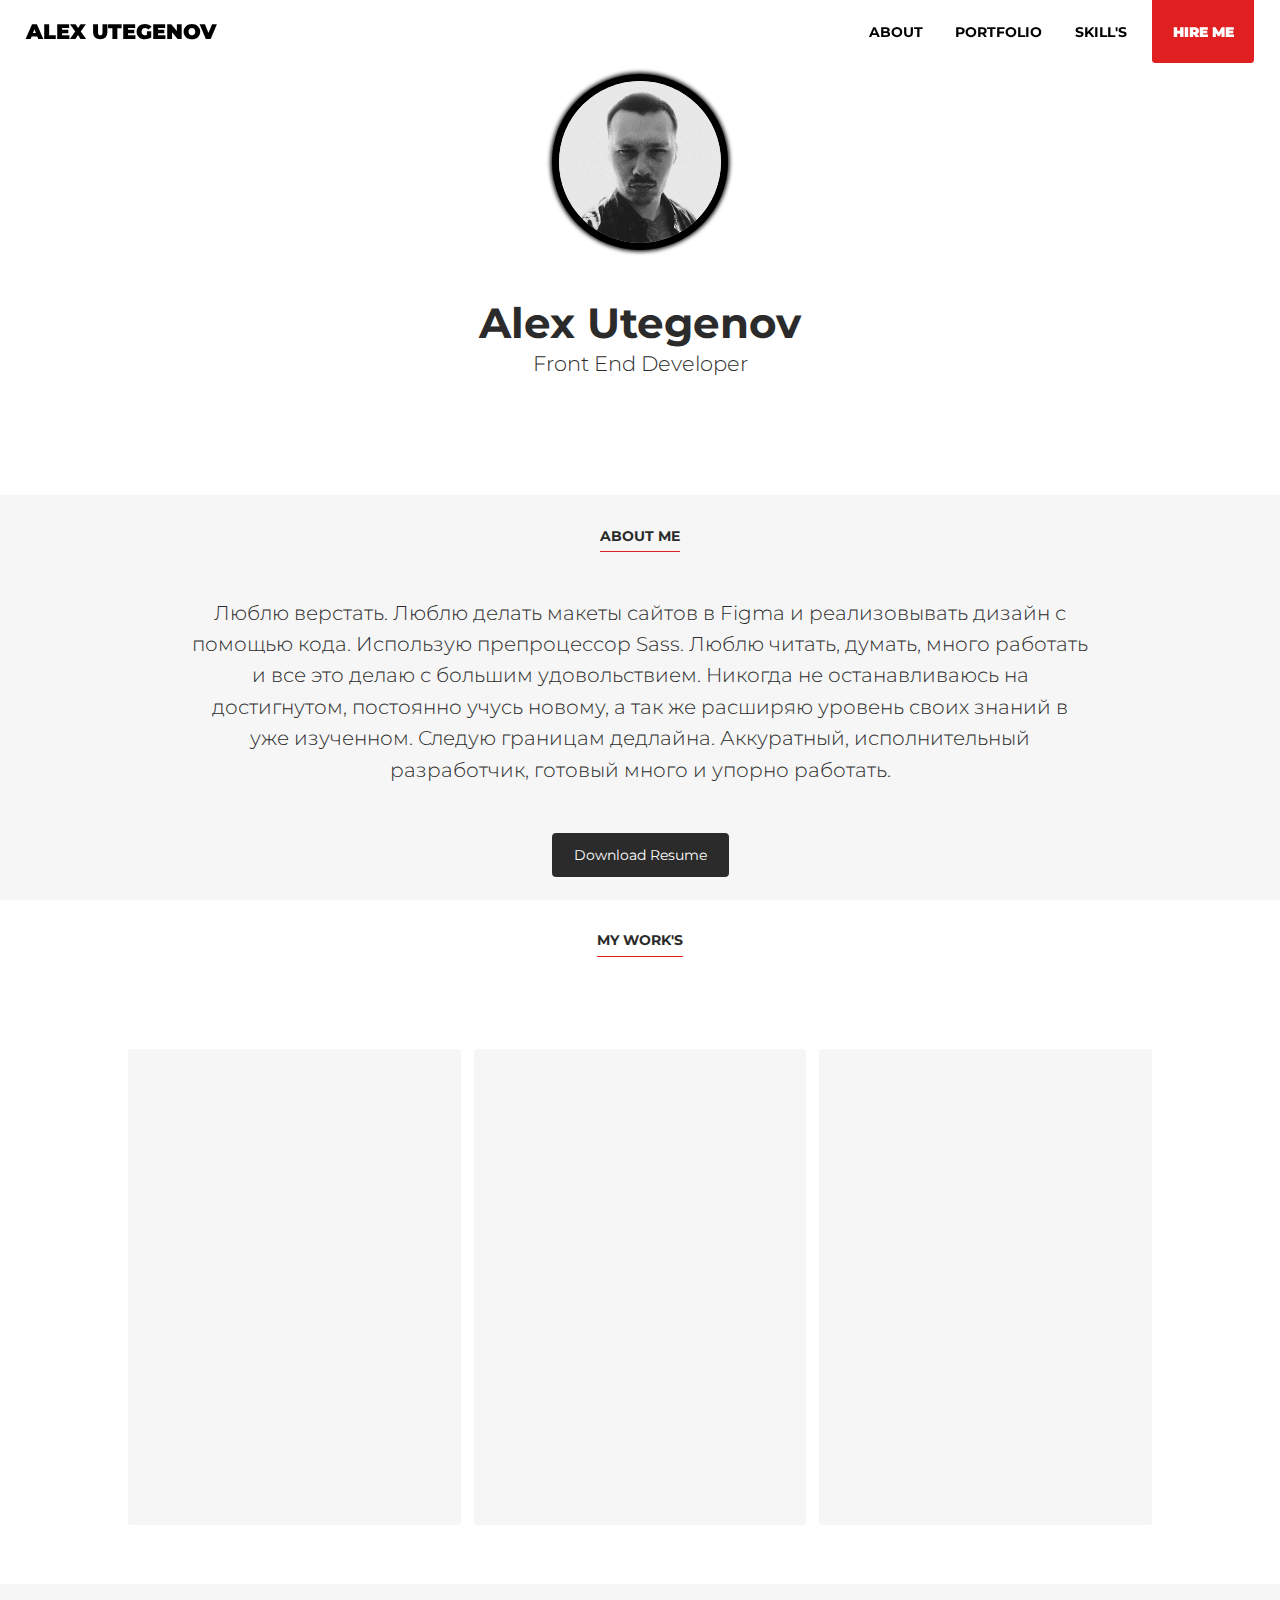
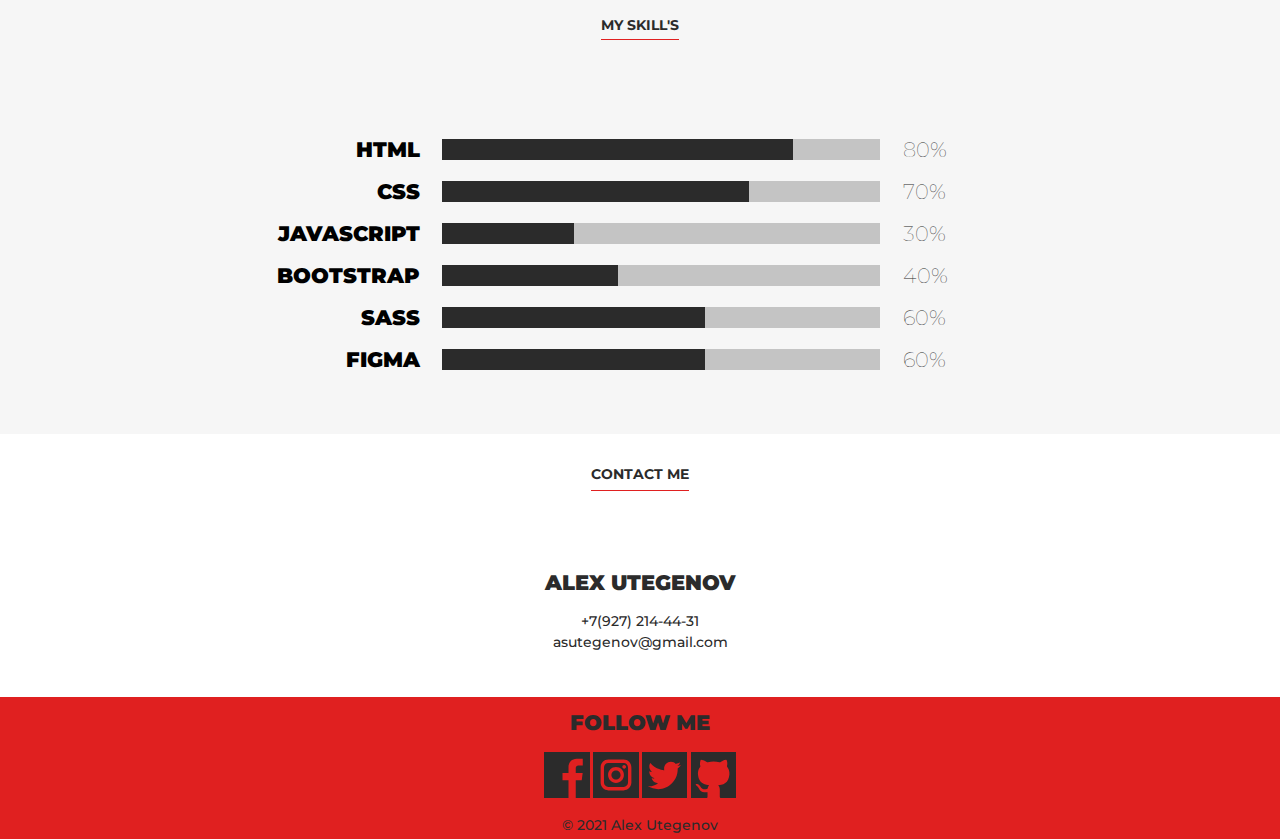
==== index.html @ 84fd5ed0 "v.0.1" ====
<!DOCTYPE html>
<html lang="en">
<head>
	<meta charset="UTF-8">
	<meta name="viewport" content="width=device-width, initial-scale=1.0">
	<title>Start Page</title>
	<link rel="stylesheet" href="css/styles.css">
	<!-- <script src="/js/scripts.js"></script> -->
</head>
<body id="top">

	<nav>
		<div class="name"><a href="#">ALEX UTEGENOV</a></div>
		<div class="nav-menu">
			<ul>
				<li><a href="#about">ABOUT</a></li>
				<li><a href="#works">PORTFOLIO</a></li>
				<li><a href="#skills">SKILL'S</a></li>
				<a href="mailto:asutegenov@gmail.com?subject=HIRE ME - from ASUtegenov.com"><h1>HIRE ME</h1></a>
			</ul>
		</div>
	</nav>

	<main>
		<section class="home">
			<img src="/images/iam.jpeg" alt="Iam">
			<div class="home-name">
				<h1>Alex Utegenov</h1>
				<p>Front End Developer</p>
			</div>
		</section>
		<section class="about" id="about">
			<header><h1>ABOUT ME</h1></header>
			<div class="about-text">
				<p>Люблю верстать. Люблю делать макеты сайтов в Figma и реализовывать дизайн с помощью кода. Использую препроцессор Sass. Люблю читать, думать, много работать и все это делаю с большим удовольствием. Никогда не останавливаюсь на достигнутом, постоянно учусь новому, а так же расширяю уровень своих знаний в уже изученном. Следую границам дедлайна. Аккуратный, исполнительный разработчик, готовый много и упорно работать.</p>
			</div>
			<div class="about-btn">
				<a href="/doc/Resume.pdf" download>Download Resume</a>
			</div>
		</section>
		<section class="works" id="works">
			<header><h1>MY WORK'S</h1></header>
			<div class="works-row">
				<a href="#"></a>
				<a href="#"></a>
				<a href="#"></a>
			</div>
		</section>
		<section class="skills" id="skills">
			<header><h1>MY SKILL'S</h1></header>
			<div class="skills-table">
				<div class="skills-table_unit">
					<span class="unit-header">HTML</span>
					<div class="unit-outside"><span class="unit-inside"></span></div>
					<span class="unit-percent">80%</span>
				</div>
				<div class="skills-table_unit">
					<span class="unit-header">CSS</span>
					<div class="unit-outside"><span class="unit-inside"></span></div>
					<span class="unit-percent">70%</span>
				</div>
				<div class="skills-table_unit">
					<span class="unit-header">JAVASCRIPT</span>
					<div class="unit-outside"><span class="unit-inside"></span></div>
					<span class="unit-percent">30%</span>
				</div>
				<div class="skills-table_unit">
					<span class="unit-header">BOOTSTRAP</span>
					<div class="unit-outside"><span class="unit-inside"></span></div>
					<span class="unit-percent">40%</span>
				</div>
				<div class="skills-table_unit">
					<span class="unit-header">SASS</span>
					<div class="unit-outside"><span class="unit-inside"></span></div>
					<span class="unit-percent">60%</span>
				</div>
				<div class="skills-table_unit">
					<span class="unit-header">FIGMA</span>
					<div class="unit-outside"><span class="unit-inside"></span></div>
					<span class="unit-percent">60%</span>
				</div>
			</div>
		</section>
	</main>

	<footer>
		<header><h1>CONTACT ME</h1></header>
		<div class="footer-main">
			<div class="footer-main_contact">
				<h1>ALEX UTEGENOV</h1>
				<a href="tel:+7(927)214-44-31">+7(927) 214-44-31</a>
				<a href="mailto:asutegenov@gmail.com?subject=Hello Alex - from ASUtegenov.com">asutegenov@gmail.com</a>
			</div>
			<div class="footer-main_followme">
				<h1>FOLLOW ME</h1>
				<div class="footer-main_followme__sn">
					<a href="https://www.facebook.com/asutegenov/"><img src="/images/facebook.svg" alt="Facebook"></a>
					<a href="https://www.instagram.com/asutegenov/"><img src="/images/instagram.svg" alt="Instagram"></a>
					<a href="https://twitter.com/ASUtegenov"><img src="/images/twitter.svg" alt="Twitter"></a>
					<a href="https://github.com/asutegenov"><img src="/images/github.svg" alt="Github"></a>
				</div>
				<p>&#169; 2021 Alex Utegenov</p>
			</div>
		</div>
	</footer>


	<script type="text/javascript" src="/js/scripts.js"></script>
	<script src="https://code.jquery.com/jquery-3.5.1.slim.js" integrity="sha256-DrT5NfxfbHvMHux31Lkhxg42LY6of8TaYyK50jnxRnM=" crossorigin="anonymous"></script>

</body>
</html>
---- css/styles.css ----
@import url("https://fonts.googleapis.com/css2?family=Montserrat:wght@100;300;500;700;900&display=swap");
* {
  padding: 0;
  margin: 0;
  border: 0;
}

*, *:before, *:after {
  -moz-box-sizing: border-box;
  -webkit-box-sizing: border-box;
  box-sizing: border-box;
}

:focus, :active {
  outline: none;
}

a:focus, a:active {
  outline: none;
}

nav, footer, header, aside {
  display: grid;
}

html, body {
  height: 100%;
  width: 100%;
  font-size: 100%;
  line-height: 1;
  font-size: 14px;
  -ms-text-size-adjust: 100%;
  -moz-text-size-adjust: 100%;
  -webkit-text-size-adjust: 100%;
}

input, button, textarea {
  font-family: inherit;
}

input::-ms-clear {
  display: none;
}

button {
  cursor: pointer;
}

button::-moz-focus-inner {
  padding: 0;
  border: 0;
}

a {
  color: #000000;
}

a, a:visited {
  text-decoration: none;
}

a:hover {
  text-decoration: none;
}

ul li {
  list-style: none;
}

img {
  vertical-align: top;
}

h1, h2, h3, h4, h5, h6 {
  font-size: inherit;
  font-weight: inherit;
}

/*--------------------*/
html {
  scroll-behavior: smooth;
}
html body {
  font-family: "Montserrat", sans-serif;
}
html body nav {
  position: fixed;
  width: 100%;
  height: 7vh;
  padding: 0 2%;
  background: rgba(255, 255, 255, 0.5);
  display: grid;
  grid-template-rows: 1fr;
  grid-template-columns: 2fr 1fr;
  z-index: 1;
}
html body nav .name {
  display: grid;
  justify-content: start;
  align-content: center;
  font-size: 1.5rem;
  font-weight: 900;
}
html body nav .name a {
  width: 100%;
  height: 100%;
}
html body nav .name a:hover {
  opacity: 0.5;
}
html body nav .name a:active {
  transform: translate(0, 0.1rem);
}
html body nav .nav-menu ul {
  display: grid;
  grid-template-rows: 1fr;
  grid-template-columns: repeat(4, 1fr);
  height: 100%;
  width: 100%;
  font-size: 1rem;
}
html body nav .nav-menu ul li {
  display: grid;
  justify-content: center;
  align-content: center;
  font-weight: 700;
}
html body nav .nav-menu ul li a {
  width: 100%;
  height: 100%;
}
html body nav .nav-menu ul li a:hover {
  opacity: 0.5;
}
html body nav .nav-menu ul li a:active {
  transform: translate(0, 0.1rem);
}
html body nav .nav-menu ul > a {
  display: grid;
  justify-content: center;
  justify-self: center;
  align-content: center;
  width: 100%;
  height: 100%;
  font-weight: 900;
  background: #e02020;
  color: #ffffff;
  transition: all 0.2s;
  border-radius: 0 0 0.25rem 0.25rem;
}
html body nav .nav-menu ul > a h1 {
  transition: all 0.2s;
  border: 0.1rem solid #e02020;
}
html body nav .nav-menu ul > a:hover {
  color: #e02020;
  background: #ffffff;
  transition: all 0.2s;
}
html body nav .nav-menu ul > a:hover h1 {
  border: 0.1rem solid #e02020;
  padding: 0.1rem;
  transition: all 0.2s;
  transform: scale(1.7);
}
html body nav .nav-menu ul > a:active {
  transition: all 0.2s;
}
html body nav .nav-menu ul > a:active h1 {
  border: 0.1rem dotted #e02020;
}
html body main {
  z-index: 0;
}
html body main section {
  height: 100vh;
}
html body main .home {
  padding: 4% 0 0 0;
  height: 55vh;
  display: grid;
  grid-template-columns: 1fr;
  grid-template-rows: 1fr 1fr;
}
html body main .home img {
  display: grid;
  justify-self: center;
  align-self: center;
  width: 18vh;
  height: 18vh;
  border-radius: 50%;
  box-shadow: 0 0 0 0.5rem black, 0 0 0.3rem 0.6rem black;
}
html body main .home .home-name {
  display: grid;
  grid-template-columns: 1fr;
  grid-template-rows: 1fr 2fr;
  gap: 1vh;
}
html body main .home .home-name h1 {
  display: grid;
  justify-content: center;
  align-content: end;
  font-size: 3rem;
  font-weight: 700;
  color: #2B2B2B;
}
html body main .home .home-name p {
  display: grid;
  justify-content: center;
  align-content: start;
  font-size: 1.5rem;
  font-weight: 300;
  color: #2B2B2B;
}
html body main .about {
  background: #F6F6F6;
  height: 45vh;
  display: grid;
  grid-template-columns: 1fr;
  grid-template-rows: 10vh 25vh 10vh;
}
html body main .about header {
  display: grid;
  justify-content: center;
  align-content: center;
  justify-self: center;
  font-size: 1rem;
  font-weight: 700;
  color: #2B2B2B;
}
html body main .about header h1 {
  border-bottom: 0.1rem solid #e02020;
  padding: 0 0 10% 0;
}
html body main .about .about-text p {
  padding: 1% 25%;
  font-size: 1.1rem;
  font-weight: 300;
  line-height: 1.6;
  display: grid;
  justify-content: center;
  align-content: center;
  text-align: center;
  color: #2B2B2B;
}
@media screen and (max-width: 1024px) {
  html body main .about .about-text p {
    padding: 1% 20%;
    font-size: 1.1rem;
  }
}
@media screen and (max-width: 1366px) {
  html body main .about .about-text p {
    padding: 1% 15%;
    font-size: 1.2rem;
  }
}
@media screen and (max-width: 1440px) {
  html body main .about .about-text p {
    padding: 1% 15%;
    font-size: 1.4rem;
  }
}
html body main .about .about-btn {
  display: grid;
  justify-content: center;
  align-content: center;
}
html body main .about .about-btn a {
  font-size: 1rem;
  border-radius: 0.25rem;
  border: 0.1rem solid #2B2B2B;
  padding: 1rem 1.5rem;
  background: #2B2B2B;
  color: #ffffff;
}
html body main .about .about-btn:hover {
  opacity: 0.75;
}
html body main .about .about-btn:active {
  transform: none;
}
html body main .works {
  background: #ffffff;
  height: 76vh;
  display: grid;
  grid-template-columns: 1fr;
  grid-template-rows: 10vh 66vh;
}
html body main .works header {
  display: grid;
  justify-content: center;
  align-content: center;
  justify-self: center;
  font-size: 1rem;
  font-weight: 700;
  color: #2B2B2B;
}
html body main .works header h1 {
  border-bottom: 0.1rem solid #e02020;
  padding: 0 0 10% 0;
}
html body main .works .works-row {
  height: 80%;
  width: 80%;
  display: grid;
  grid-template-columns: 1fr 1fr 1fr;
  grid-template-rows: 1fr;
  gap: 1.25%;
  justify-self: center;
  align-self: center;
}
html body main .works .works-row a {
  background: #F6F6F6;
  border-radius: 0.25rem;
  transition: all 1s;
}
html body main .works .works-row a:hover {
  transform: scale(1.05);
  transition: all 1s;
  box-shadow: 0 0 1rem rgba(255, 255, 255, 0.25);
}
html body main .skills {
  background: #F6F6F6;
  height: 50vh;
  display: grid;
  grid-template-columns: 1fr;
  grid-template-rows: 10vh 40vh;
}
html body main .skills header {
  display: grid;
  justify-content: center;
  align-content: center;
  justify-self: center;
  font-size: 1rem;
  font-weight: 700;
  color: #2B2B2B;
}
html body main .skills header h1 {
  border-bottom: 0.1rem solid #e02020;
  padding: 0 0 10% 0;
}
html body main .skills .skills-table {
  height: 70%;
  width: 60%;
  padding: 0 0 0 1%;
  display: grid;
  grid-template-columns: 1fr;
  grid-template-rows: repeat(6, 1fr);
  justify-self: center;
  align-self: center;
}
html body main .skills .skills-table .skills-table_unit:nth-child(1) {
  display: grid;
  grid-template-columns: 20% 58% 20%;
  grid-template-rows: 1fr;
  gap: 3%;
}
html body main .skills .skills-table .skills-table_unit:nth-child(1) .unit-header {
  display: grid;
  justify-items: end;
  align-items: center;
  font-size: 1.5rem;
  font-weight: 900;
}
html body main .skills .skills-table .skills-table_unit:nth-child(1) .unit-outside {
  display: grid;
  align-self: center;
  width: 100%;
  height: 50%;
  background: #c4c4c4;
  display: grid;
  transition: all 0.5s;
}
html body main .skills .skills-table .skills-table_unit:nth-child(1) .unit-outside .unit-inside {
  display: grid;
  justify-items: start;
  align-items: center;
  width: 80%;
  height: 100%;
  background: #2B2B2B;
  transition: all 0.25s;
}
html body main .skills .skills-table .skills-table_unit:nth-child(1) .unit-percent {
  display: grid;
  justify-items: start;
  align-items: center;
  font-size: 1.5rem;
  font-weight: 100;
  color: #2B2B2B;
}
html body main .skills .skills-table .skills-table_unit:nth-child(2) {
  display: grid;
  grid-template-columns: 20% 58% 20%;
  grid-template-rows: 1fr;
  gap: 3%;
}
html body main .skills .skills-table .skills-table_unit:nth-child(2) .unit-header {
  display: grid;
  justify-items: end;
  align-items: center;
  font-size: 1.5rem;
  font-weight: 900;
}
html body main .skills .skills-table .skills-table_unit:nth-child(2) .unit-outside {
  display: grid;
  align-self: center;
  width: 100%;
  height: 50%;
  background: #c4c4c4;
  display: grid;
  transition: all 0.5s;
}
html body main .skills .skills-table .skills-table_unit:nth-child(2) .unit-outside .unit-inside {
  display: grid;
  justify-items: start;
  align-items: center;
  width: 70%;
  height: 100%;
  background: #2B2B2B;
  transition: all 0.25s;
}
html body main .skills .skills-table .skills-table_unit:nth-child(2) .unit-percent {
  display: grid;
  justify-items: start;
  align-items: center;
  font-size: 1.5rem;
  font-weight: 100;
  color: #2B2B2B;
}
html body main .skills .skills-table .skills-table_unit:nth-child(3) {
  display: grid;
  grid-template-columns: 20% 58% 20%;
  grid-template-rows: 1fr;
  gap: 3%;
}
html body main .skills .skills-table .skills-table_unit:nth-child(3) .unit-header {
  display: grid;
  justify-items: end;
  align-items: center;
  font-size: 1.5rem;
  font-weight: 900;
}
html body main .skills .skills-table .skills-table_unit:nth-child(3) .unit-outside {
  display: grid;
  align-self: center;
  width: 100%;
  height: 50%;
  background: #c4c4c4;
  display: grid;
  transition: all 0.5s;
}
html body main .skills .skills-table .skills-table_unit:nth-child(3) .unit-outside .unit-inside {
  display: grid;
  justify-items: start;
  align-items: center;
  width: 30%;
  height: 100%;
  background: #2B2B2B;
  transition: all 0.25s;
}
html body main .skills .skills-table .skills-table_unit:nth-child(3) .unit-percent {
  display: grid;
  justify-items: start;
  align-items: center;
  font-size: 1.5rem;
  font-weight: 100;
  color: #2B2B2B;
}
html body main .skills .skills-table .skills-table_unit:nth-child(4) {
  display: grid;
  grid-template-columns: 20% 58% 20%;
  grid-template-rows: 1fr;
  gap: 3%;
}
html body main .skills .skills-table .skills-table_unit:nth-child(4) .unit-header {
  display: grid;
  justify-items: end;
  align-items: center;
  font-size: 1.5rem;
  font-weight: 900;
}
html body main .skills .skills-table .skills-table_unit:nth-child(4) .unit-outside {
  display: grid;
  align-self: center;
  width: 100%;
  height: 50%;
  background: #c4c4c4;
  display: grid;
  transition: all 0.5s;
}
html body main .skills .skills-table .skills-table_unit:nth-child(4) .unit-outside .unit-inside {
  display: grid;
  justify-items: start;
  align-items: center;
  width: 40%;
  height: 100%;
  background: #2B2B2B;
  transition: all 0.25s;
}
html body main .skills .skills-table .skills-table_unit:nth-child(4) .unit-percent {
  display: grid;
  justify-items: start;
  align-items: center;
  font-size: 1.5rem;
  font-weight: 100;
  color: #2B2B2B;
}
html body main .skills .skills-table .skills-table_unit:nth-child(5) {
  display: grid;
  grid-template-columns: 20% 58% 20%;
  grid-template-rows: 1fr;
  gap: 3%;
}
html body main .skills .skills-table .skills-table_unit:nth-child(5) .unit-header {
  display: grid;
  justify-items: end;
  align-items: center;
  font-size: 1.5rem;
  font-weight: 900;
}
html body main .skills .skills-table .skills-table_unit:nth-child(5) .unit-outside {
  display: grid;
  align-self: center;
  width: 100%;
  height: 50%;
  background: #c4c4c4;
  display: grid;
  transition: all 0.5s;
}
html body main .skills .skills-table .skills-table_unit:nth-child(5) .unit-outside .unit-inside {
  display: grid;
  justify-items: start;
  align-items: center;
  width: 60%;
  height: 100%;
  background: #2B2B2B;
  transition: all 0.25s;
}
html body main .skills .skills-table .skills-table_unit:nth-child(5) .unit-percent {
  display: grid;
  justify-items: start;
  align-items: center;
  font-size: 1.5rem;
  font-weight: 100;
  color: #2B2B2B;
}
html body main .skills .skills-table .skills-table_unit:nth-child(6) {
  display: grid;
  grid-template-columns: 20% 58% 20%;
  grid-template-rows: 1fr;
  gap: 3%;
}
html body main .skills .skills-table .skills-table_unit:nth-child(6) .unit-header {
  display: grid;
  justify-items: end;
  align-items: center;
  font-size: 1.5rem;
  font-weight: 900;
}
html body main .skills .skills-table .skills-table_unit:nth-child(6) .unit-outside {
  display: grid;
  align-self: center;
  width: 100%;
  height: 50%;
  background: #c4c4c4;
  display: grid;
  transition: all 0.5s;
}
html body main .skills .skills-table .skills-table_unit:nth-child(6) .unit-outside .unit-inside {
  display: grid;
  justify-items: start;
  align-items: center;
  width: 60%;
  height: 100%;
  background: #2B2B2B;
  transition: all 0.25s;
}
html body main .skills .skills-table .skills-table_unit:nth-child(6) .unit-percent {
  display: grid;
  justify-items: start;
  align-items: center;
  font-size: 1.5rem;
  font-weight: 100;
  color: #2B2B2B;
}
html body footer {
  background: #ffffff;
  height: 45vh;
  display: grid;
  grid-template-columns: 1fr;
  grid-template-rows: 10vh 35vh;
}
html body footer header {
  display: grid;
  justify-content: center;
  align-content: center;
  justify-self: center;
  font-size: 1rem;
  font-weight: 700;
  color: #2B2B2B;
}
html body footer header h1 {
  border-bottom: 0.1rem solid #e02020;
  padding: 0 0 10% 0;
}
html body footer .footer-main {
  display: grid;
  grid-template-columns: 1fr;
  grid-template-rows: 55% 45%;
}
html body footer .footer-main .footer-main_contact {
  display: grid;
  gap: 0.5rem;
  justify-content: center;
  align-content: center;
}
html body footer .footer-main .footer-main_contact h1 {
  text-align: center;
  padding: 0 0 1rem 0;
  font-size: 1.5rem;
  font-weight: 900;
  color: #2B2B2B;
}
html body footer .footer-main .footer-main_contact a {
  text-align: center;
  font-size: 1rem;
  font-weight: 500;
  color: #2B2B2B;
  transition: all 0.5s;
}
html body footer .footer-main .footer-main_contact a:hover {
  transform: scale(1.1);
}
html body footer .footer-main .footer-main_followme {
  text-align: center;
  display: grid;
  grid-template-columns: 1fr;
  grid-template-rows: 25% 60% 15%;
  background: #e02020;
}
html body footer .footer-main .footer-main_followme h1 {
  display: grid;
  align-items: end;
  font-size: 1.5rem;
  font-weight: 900;
  color: #2B2B2B;
}
html body footer .footer-main .footer-main_followme .footer-main_followme__sn {
  display: grid;
  gap: 2%;
  grid-template-rows: 1fr;
  grid-template-columns: 1fr 1fr 1fr 1fr;
  justify-self: center;
  align-self: center;
  width: 15%;
  height: 70%;
}
html body footer .footer-main .footer-main_followme .footer-main_followme__sn a {
  width: 101%;
  display: grid;
  align-self: center;
}
html body footer .footer-main .footer-main_followme .footer-main_followme__sn a img {
  width: 100%;
  transition: all 0.5s;
}
html body footer .footer-main .footer-main_followme .footer-main_followme__sn a:hover img {
  background: #ffffff;
  transform: scale(1.05);
}
html body footer .footer-main .footer-main_followme .footer-main_followme__sn a:active img {
  background: #2B2B2B;
}
html body footer .footer-main .footer-main_followme p {
  font-size: 1rem;
  font-weight: 500;
  color: #2B2B2B;
}

@media screen and (max-width: 450px) {
  html {
    scroll-behavior: smooth;
  }
  html body {
    font-family: "Montserrat", sans-serif;
  }
  html body nav {
    border: 0.1rem solid red;
    position: fixed;
    width: 100%;
    height: 7vh;
    padding: 0 2%;
    background: rgba(255, 255, 255, 0.85);
    display: grid;
    grid-template-rows: 1fr;
    grid-template-columns: 2fr 1fr;
    z-index: 1;
  }
  html body nav .name {
    border: 0.1rem solid red;
    display: grid;
    justify-content: start;
    align-content: center;
    font-size: 1.5rem;
    font-weight: 900;
  }
  html body nav .name a {
    width: 100%;
    height: 100%;
  }
  html body nav .name a:hover {
    opacity: 0.5;
  }
  html body nav .name a:active {
    transform: translate(0, 0.1rem);
  }
  html body nav .nav-menu ul {
    border: 0.1rem solid black;
    display: grid;
    grid-template-rows: 1fr;
    grid-template-columns: repeat(4, 1fr);
    height: 100%;
    width: 100%;
    font-size: 0.5rem;
  }
  html body nav .nav-menu ul li {
    border: 0.1rem solid red;
    display: grid;
    justify-content: center;
    align-content: center;
    font-weight: 700;
  }
  html body nav .nav-menu ul li a {
    border: 0.1rem solid red;
    width: 100%;
    height: 100%;
  }
  html body nav .nav-menu ul li a:hover {
    opacity: 0.5;
  }
  html body nav .nav-menu ul li a:active {
    transform: translate(0, 0.1rem);
  }
  html body nav .nav-menu ul > a {
    display: grid;
    justify-content: center;
    justify-self: center;
    align-content: center;
    width: 100%;
    height: 100%;
    font-weight: 900;
    background: #e02020;
    color: #ffffff;
    transition: all 0.2s;
    border-radius: 0 0 0.25rem 0.25rem;
  }
  html body nav .nav-menu ul > a h1 {
    transition: all 0.2s;
    border: 0.1rem solid #e02020;
  }
  html body nav .nav-menu ul > a:hover {
    color: #e02020;
    background: #ffffff;
    transition: all 0.2s;
  }
  html body nav .nav-menu ul > a:hover h1 {
    border: 0.1rem solid #e02020;
    padding: 0.1rem;
    transition: all 0.2s;
    transform: scale(1.7);
  }
  html body nav .nav-menu ul > a:active {
    transition: all 0.2s;
  }
  html body nav .nav-menu ul > a:active h1 {
    border: 0.1rem dotted #e02020;
  }
  html body main {
    z-index: 0;
  }
  html body main .home {
    height: 45vh;
    padding: 12vh 0 0 0;
    display: grid;
    grid-template-columns: 1fr;
    grid-template-rows: 1fr 1fr;
  }
  html body main .home img {
    display: grid;
    justify-self: center;
    align-self: center;
    width: 20vh;
    height: 20vh;
    border-radius: 50%;
    box-shadow: 0 0 0 0.5rem black, 0 0 0.3rem 0.6rem black;
  }
  html body main .home .home-name {
    display: grid;
    grid-template-columns: 1fr;
    grid-template-rows: 1fr 1fr;
  }
  html body main .home .home-name h1 {
    display: grid;
    justify-content: center;
    align-content: end;
    font-size: 2rem;
    font-weight: 700;
    color: #2B2B2B;
  }
  html body main .home .home-name p {
    display: grid;
    justify-content: center;
    align-content: start;
    font-size: 1rem;
    font-weight: 300;
    color: #2B2B2B;
  }
  html body main .about {
    background: #F6F6F6;
    height: 55vh;
    display: grid;
    grid-template-columns: 1fr;
    grid-template-rows: 10vh 30vh 15vh;
  }
  html body main .about header {
    display: grid;
    justify-content: center;
    align-content: center;
    justify-self: center;
    font-size: 1rem;
    font-weight: 700;
    color: #2B2B2B;
  }
  html body main .about header h1 {
    border-bottom: 0.1rem solid #e02020;
  }
  html body main .about .about-text p {
    padding: 1% 5%;
    font-size: 100%;
    font-weight: 300;
    line-height: 1.5;
    display: grid;
    justify-content: center;
    align-content: center;
    text-align: center;
    color: #2B2B2B;
  }
  html body main .about .about-btn {
    display: grid;
    justify-self: center;
    align-self: center;
  }
  html body main .about .about-btn a {
    font-size: 1rem;
    border-radius: 0.25rem;
    border: 0.1rem solid #2B2B2B;
    padding: 1rem 1.5rem;
    background: #2B2B2B;
    color: #ffffff;
  }
  html body main .about .about-btn:hover {
    opacity: 0.75;
  }
  html body main .about .about-btn:active {
    transform: none;
  }
  html body main .works {
    background: #ffffff;
    height: 95vh;
    display: grid;
    grid-template-columns: 1fr;
    grid-template-rows: 10vh 85vh;
  }
  html body main .works header {
    display: grid;
    justify-content: center;
    align-content: center;
    justify-self: center;
    font-size: 1rem;
    font-weight: 700;
    color: #2B2B2B;
  }
  html body main .works header h1 {
    border-bottom: 0.1rem solid #e02020;
  }
  html body main .works .works-row {
    height: 90%;
    width: 80%;
    display: grid;
    grid-template-columns: 1fr;
    grid-template-rows: 1fr 1fr 1fr;
    gap: 3vh;
    justify-self: center;
    align-self: start;
  }
  html body main .works .works-row a {
    background: #F6F6F6;
    border-radius: 0.25rem;
    transition: all 1s;
  }
  html body main .works .works-row a:hover {
    transition: all 1s;
    transform: none;
    opacity: 0.25;
  }
  html body main .skills {
    background: #F6F6F6;
    height: 50vh;
    display: grid;
    grid-template-columns: 1fr;
    grid-template-rows: 10vh 40vh;
  }
  html body main .skills header {
    display: grid;
    justify-content: center;
    align-content: center;
    justify-self: center;
    font-size: 1rem;
    font-weight: 700;
    color: #2B2B2B;
  }
  html body main .skills header h1 {
    border-bottom: 0.1rem solid #e02020;
  }
  html body main .skills .skills-table {
    height: 80%;
    width: 100%;
    display: grid;
    grid-template-columns: 1fr;
    grid-template-rows: repeat(6, 1fr);
    justify-self: center;
    align-self: center;
  }
  html body main .skills .skills-table .skills-table_unit:nth-child(1) {
    display: grid;
    grid-template-columns: 30% 50% 20%;
    grid-template-rows: 1fr;
    gap: 1.5%;
  }
  html body main .skills .skills-table .skills-table_unit:nth-child(1) .unit-header {
    display: grid;
    justify-items: end;
    align-items: center;
    font-size: 1.2rem;
    font-weight: 900;
  }
  html body main .skills .skills-table .skills-table_unit:nth-child(1) .unit-outside {
    display: grid;
    align-self: center;
    width: 100%;
    height: 42.5%;
    background: #c4c4c4;
    display: grid;
    transition: all 0.5s;
  }
  html body main .skills .skills-table .skills-table_unit:nth-child(1) .unit-outside .unit-inside {
    display: grid;
    justify-items: start;
    align-items: center;
    width: 80%;
    height: 100%;
    background: #2B2B2B;
    transition: all 0.25s;
  }
  html body main .skills .skills-table .skills-table_unit:nth-child(1) .unit-percent {
    display: grid;
    justify-items: start;
    align-items: center;
    font-size: 1.2rem;
    font-weight: 100;
    color: #2B2B2B;
  }
  html body main .skills .skills-table .skills-table_unit:nth-child(2) {
    display: grid;
    grid-template-columns: 30% 50% 20%;
    grid-template-rows: 1fr;
    gap: 1.5%;
  }
  html body main .skills .skills-table .skills-table_unit:nth-child(2) .unit-header {
    display: grid;
    justify-items: end;
    align-items: center;
    font-size: 1.2rem;
    font-weight: 900;
  }
  html body main .skills .skills-table .skills-table_unit:nth-child(2) .unit-outside {
    display: grid;
    align-self: center;
    width: 100%;
    height: 42.5%;
    background: #c4c4c4;
    display: grid;
    transition: all 0.5s;
  }
  html body main .skills .skills-table .skills-table_unit:nth-child(2) .unit-outside .unit-inside {
    display: grid;
    justify-items: start;
    align-items: center;
    width: 70%;
    height: 100%;
    background: #2B2B2B;
    transition: all 0.25s;
  }
  html body main .skills .skills-table .skills-table_unit:nth-child(2) .unit-percent {
    display: grid;
    justify-items: start;
    align-items: center;
    font-size: 1.2rem;
    font-weight: 100;
    color: #2B2B2B;
  }
  html body main .skills .skills-table .skills-table_unit:nth-child(3) {
    display: grid;
    grid-template-columns: 30% 50% 20%;
    grid-template-rows: 1fr;
    gap: 1.5%;
  }
  html body main .skills .skills-table .skills-table_unit:nth-child(3) .unit-header {
    display: grid;
    justify-items: end;
    align-items: center;
    font-size: 1.2rem;
    font-weight: 900;
  }
  html body main .skills .skills-table .skills-table_unit:nth-child(3) .unit-outside {
    display: grid;
    align-self: center;
    width: 100%;
    height: 42.5%;
    background: #c4c4c4;
    display: grid;
    transition: all 0.5s;
  }
  html body main .skills .skills-table .skills-table_unit:nth-child(3) .unit-outside .unit-inside {
    display: grid;
    justify-items: start;
    align-items: center;
    width: 30%;
    height: 100%;
    background: #2B2B2B;
    transition: all 0.25s;
  }
  html body main .skills .skills-table .skills-table_unit:nth-child(3) .unit-percent {
    display: grid;
    justify-items: start;
    align-items: center;
    font-size: 1.2rem;
    font-weight: 100;
    color: #2B2B2B;
  }
  html body main .skills .skills-table .skills-table_unit:nth-child(4) {
    display: grid;
    grid-template-columns: 30% 50% 20%;
    grid-template-rows: 1fr;
    gap: 1.5%;
  }
  html body main .skills .skills-table .skills-table_unit:nth-child(4) .unit-header {
    display: grid;
    justify-items: end;
    align-items: center;
    font-size: 1.2rem;
    font-weight: 900;
  }
  html body main .skills .skills-table .skills-table_unit:nth-child(4) .unit-outside {
    display: grid;
    align-self: center;
    width: 100%;
    height: 42.5%;
    background: #c4c4c4;
    display: grid;
    transition: all 0.5s;
  }
  html body main .skills .skills-table .skills-table_unit:nth-child(4) .unit-outside .unit-inside {
    display: grid;
    justify-items: start;
    align-items: center;
    width: 40%;
    height: 100%;
    background: #2B2B2B;
    transition: all 0.25s;
  }
  html body main .skills .skills-table .skills-table_unit:nth-child(4) .unit-percent {
    display: grid;
    justify-items: start;
    align-items: center;
    font-size: 1.2rem;
    font-weight: 100;
    color: #2B2B2B;
  }
  html body main .skills .skills-table .skills-table_unit:nth-child(5) {
    display: grid;
    grid-template-columns: 30% 50% 20%;
    grid-template-rows: 1fr;
    gap: 1.5%;
  }
  html body main .skills .skills-table .skills-table_unit:nth-child(5) .unit-header {
    display: grid;
    justify-items: end;
    align-items: center;
    font-size: 1.2rem;
    font-weight: 900;
  }
  html body main .skills .skills-table .skills-table_unit:nth-child(5) .unit-outside {
    display: grid;
    align-self: center;
    width: 100%;
    height: 42.5%;
    background: #c4c4c4;
    display: grid;
    transition: all 0.5s;
  }
  html body main .skills .skills-table .skills-table_unit:nth-child(5) .unit-outside .unit-inside {
    display: grid;
    justify-items: start;
    align-items: center;
    width: 60%;
    height: 100%;
    background: #2B2B2B;
    transition: all 0.25s;
  }
  html body main .skills .skills-table .skills-table_unit:nth-child(5) .unit-percent {
    display: grid;
    justify-items: start;
    align-items: center;
    font-size: 1.2rem;
    font-weight: 100;
    color: #2B2B2B;
  }
  html body main .skills .skills-table .skills-table_unit:nth-child(6) {
    display: grid;
    grid-template-columns: 30% 50% 20%;
    grid-template-rows: 1fr;
    gap: 1.5%;
  }
  html body main .skills .skills-table .skills-table_unit:nth-child(6) .unit-header {
    display: grid;
    justify-items: end;
    align-items: center;
    font-size: 1.2rem;
    font-weight: 900;
  }
  html body main .skills .skills-table .skills-table_unit:nth-child(6) .unit-outside {
    display: grid;
    align-self: center;
    width: 100%;
    height: 42.5%;
    background: #c4c4c4;
    display: grid;
    transition: all 0.5s;
  }
  html body main .skills .skills-table .skills-table_unit:nth-child(6) .unit-outside .unit-inside {
    display: grid;
    justify-items: start;
    align-items: center;
    width: 60%;
    height: 100%;
    background: #2B2B2B;
    transition: all 0.25s;
  }
  html body main .skills .skills-table .skills-table_unit:nth-child(6) .unit-percent {
    display: grid;
    justify-items: start;
    align-items: center;
    font-size: 1.2rem;
    font-weight: 100;
    color: #2B2B2B;
  }
  html body footer {
    background: #ffffff;
    height: 45vh;
    display: grid;
    grid-template-columns: 1fr;
    grid-template-rows: 10vh 35vh;
  }
  html body footer header {
    display: grid;
    justify-content: center;
    align-content: center;
    justify-self: center;
    font-size: 1rem;
    font-weight: 700;
    color: #2B2B2B;
  }
  html body footer header h1 {
    border-bottom: 0.1rem solid #e02020;
  }
  html body footer .footer-main {
    display: grid;
    grid-template-columns: 1fr;
    grid-template-rows: 15vh 20vh;
  }
  html body footer .footer-main .footer-main_contact {
    display: grid;
    justify-content: center;
    align-content: center;
  }
  html body footer .footer-main .footer-main_contact h1 {
    text-align: center;
    font-size: 1.5rem;
    font-weight: 900;
    color: #2B2B2B;
  }
  html body footer .footer-main .footer-main_contact a {
    text-align: center;
    font-size: 1rem;
    font-weight: 500;
    color: #2B2B2B;
    transition: all 0.5s;
  }
  html body footer .footer-main .footer-main_contact a:hover {
    transform: scale(1.1);
  }
  html body footer .footer-main .footer-main_followme {
    text-align: center;
    display: grid;
    grid-template-columns: 1fr;
    grid-template-rows: 5vh 12vh 3vh;
    background: #e02020;
  }
  html body footer .footer-main .footer-main_followme h1 {
    display: grid;
    align-items: end;
    font-size: 1.5rem;
    font-weight: 900;
    color: #2B2B2B;
  }
  html body footer .footer-main .footer-main_followme .footer-main_followme__sn {
    display: grid;
    grid-template-rows: 1fr;
    grid-template-columns: 1fr 1fr 1fr 1fr;
    justify-self: center;
    align-self: center;
    width: 50%;
    height: 70%;
  }
  html body footer .footer-main .footer-main_followme .footer-main_followme__sn a {
    width: 100%;
    display: grid;
    align-self: center;
  }
  html body footer .footer-main .footer-main_followme .footer-main_followme__sn a img {
    width: 100%;
    transition: all 0.5s;
  }
  html body footer .footer-main .footer-main_followme .footer-main_followme__sn a:hover img {
    background: #ffffff;
    transform: none;
    opacity: 0.75;
  }
  html body footer .footer-main .footer-main_followme .footer-main_followme__sn a:active img {
    background: #2B2B2B;
  }
  html body footer .footer-main .footer-main_followme p {
    font-size: 1rem;
    font-weight: 500;
    color: #2B2B2B;
  }
}

/*# sourceMappingURL=styles.css.map */
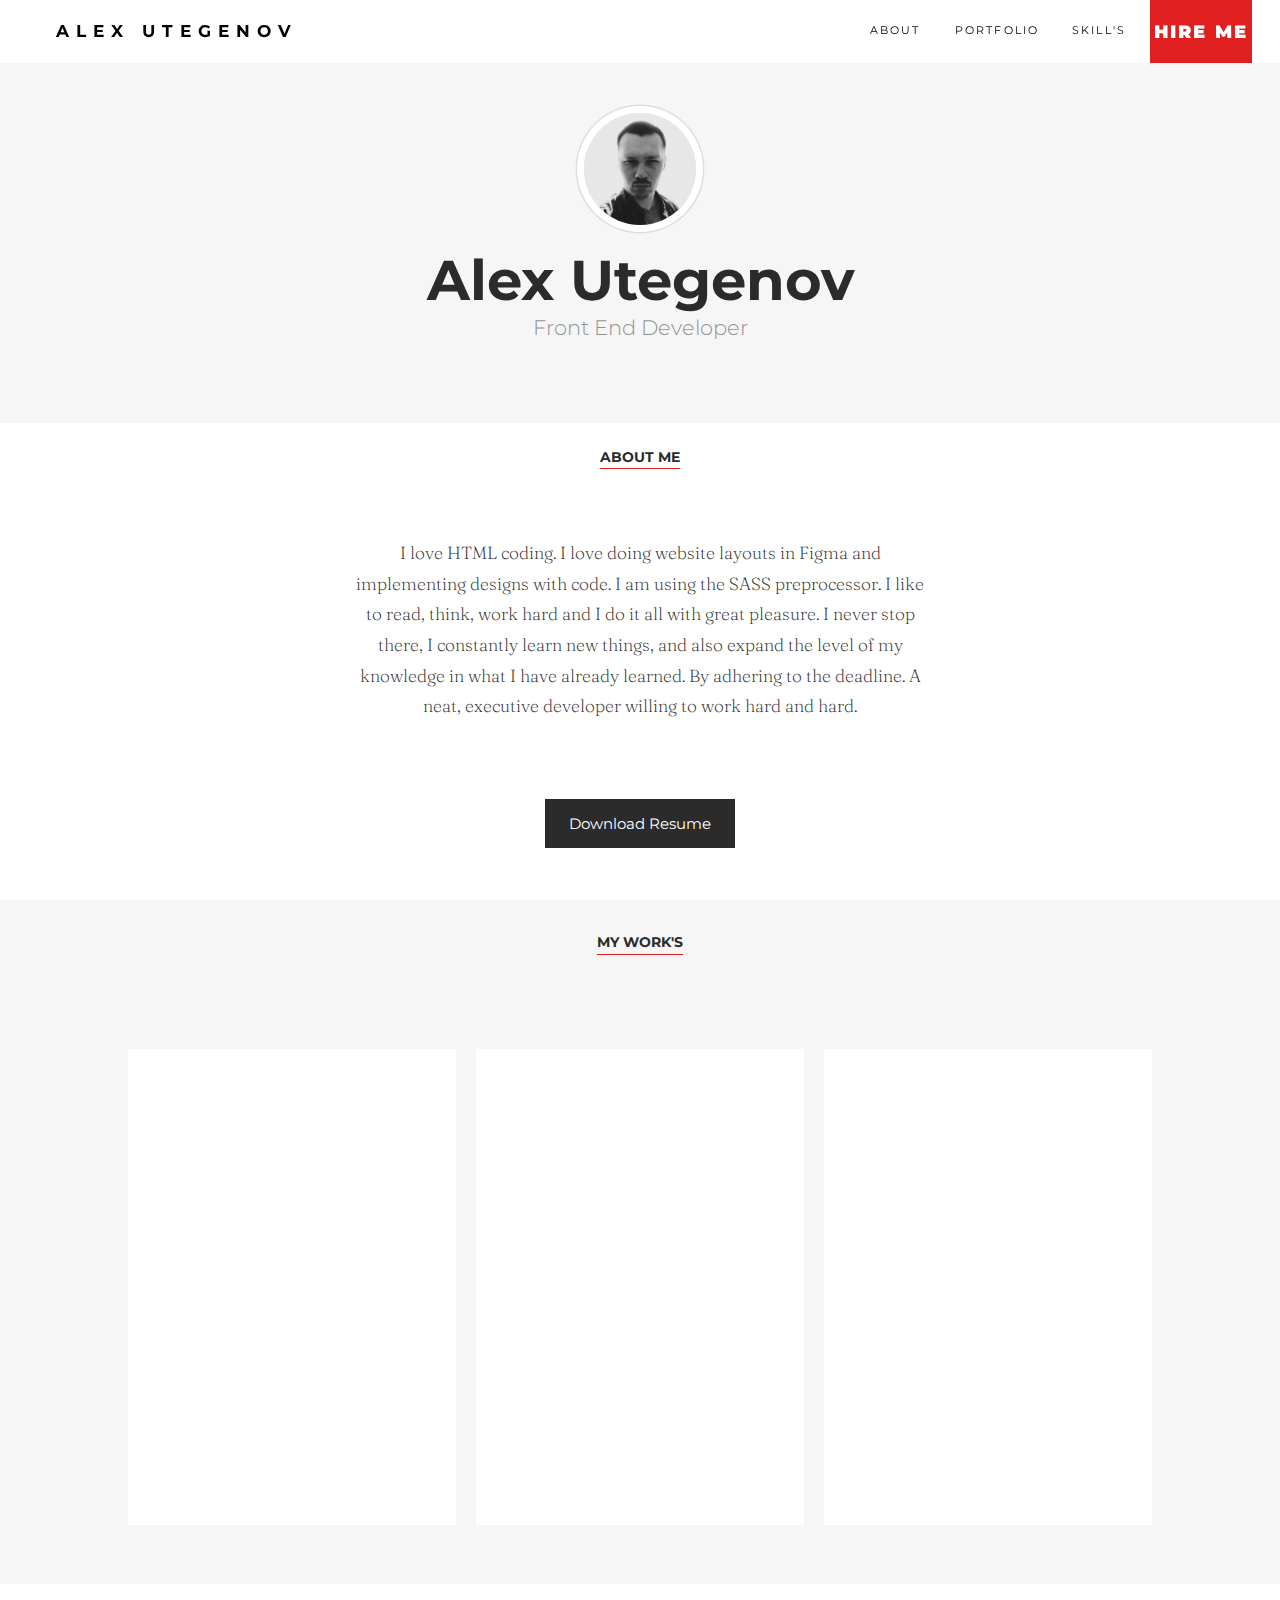
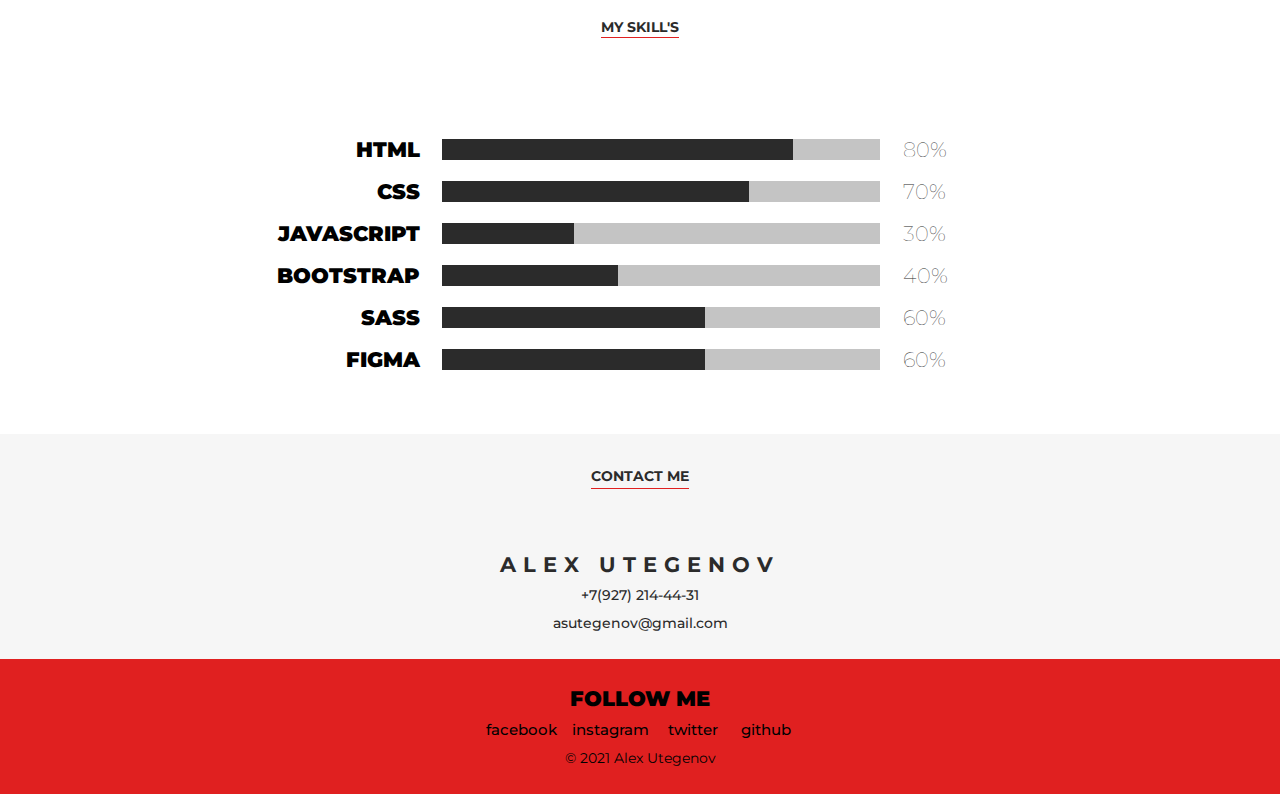
==== commit 64ca31b2: "v.0.2" ====
--- a/index.html
+++ b/index.html
@@ -9,30 +9,35 @@
 </head>
 <body id="top">
 
-	<nav>
-		<div class="name"><a href="#">ALEX UTEGENOV</a></div>
-		<div class="nav-menu">
-			<ul>
-				<li><a href="#about">ABOUT</a></li>
-				<li><a href="#works">PORTFOLIO</a></li>
-				<li><a href="#skills">SKILL'S</a></li>
-				<a href="mailto:asutegenov@gmail.com?subject=HIRE ME - from ASUtegenov.com"><h1>HIRE ME</h1></a>
-			</ul>
+	<header>
+		<div class="menu-name"><a href="#">ALEX UTEGENOV</a></div>
+		<div class="menu-bar">
+			<nav class="nav-menu">
+					<a href="#about"><h1>ABOUT</h1></a></li>
+					<a href="#works"><h1>PORTFOLIO</h1></a></li>
+					<a href="#skills"><h1>SKILL'S</h1></a></li>
+					<!-- <a href="mailto:asutegenov@gmail.com?subject=HIRE ME - from ASUtegenov.com"><h1>HIRE ME</h1></a> -->
+					<a href="#"><h1>HIRE ME</h1></a>
+				</nav>
+			<a class="menu-btn" href="#"></a>
 		</div>
-	</nav>
+	</header>
 
 	<main>
+
 		<section class="home">
-			<img src="/images/iam.jpeg" alt="Iam">
-			<div class="home-name">
-				<h1>Alex Utegenov</h1>
-				<p>Front End Developer</p>
+			<div class="home-content">
+				<img src="/images/iam.jpeg" alt="Iam">
+				<div class="home-name">
+					<h1>Alex Utegenov</h1>
+					<p>Front End Developer</p>
+				</div>
 			</div>
 		</section>
 		<section class="about" id="about">
 			<header><h1>ABOUT ME</h1></header>
 			<div class="about-text">
-				<p>Люблю верстать. Люблю делать макеты сайтов в Figma и реализовывать дизайн с помощью кода. Использую препроцессор Sass. Люблю читать, думать, много работать и все это делаю с большим удовольствием. Никогда не останавливаюсь на достигнутом, постоянно учусь новому, а так же расширяю уровень своих знаний в уже изученном. Следую границам дедлайна. Аккуратный, исполнительный разработчик, готовый много и упорно работать.</p>
+				<p>I love HTML coding. I love doing website layouts in Figma and implementing designs with code. I am using the SASS preprocessor. I like to read, think, work hard and I do it all with great pleasure. I never stop there, I constantly learn new things, and also expand the level of my knowledge in what I have already learned. By adhering to the deadline. A neat, executive developer willing to work hard and hard.</p>
 			</div>
 			<div class="about-btn">
 				<a href="/doc/Resume.pdf" download>Download Resume</a>
@@ -94,17 +99,16 @@
 			<div class="footer-main_followme">
 				<h1>FOLLOW ME</h1>
 				<div class="footer-main_followme__sn">
-					<a href="https://www.facebook.com/asutegenov/"><img src="/images/facebook.svg" alt="Facebook"></a>
-					<a href="https://www.instagram.com/asutegenov/"><img src="/images/instagram.svg" alt="Instagram"></a>
-					<a href="https://twitter.com/ASUtegenov"><img src="/images/twitter.svg" alt="Twitter"></a>
-					<a href="https://github.com/asutegenov"><img src="/images/github.svg" alt="Github"></a>
+					<a href="https://www.facebook.com/asutegenov/" target="_blank">facebook</a>
+					<a href="https://www.instagram.com/asutegenov/" target="_blank">instagram</a>
+					<a href="https://twitter.com/ASUtegenov" target="_blank">twitter</a>
+					<a href="https://github.com/asutegenov" target="_blank">github</a>
 				</div>
 				<p>&#169; 2021 Alex Utegenov</p>
 			</div>
 		</div>
 	</footer>
 
-
 	<script type="text/javascript" src="/js/scripts.js"></script>
 	<script src="https://code.jquery.com/jquery-3.5.1.slim.js" integrity="sha256-DrT5NfxfbHvMHux31Lkhxg42LY6of8TaYyK50jnxRnM=" crossorigin="anonymous"></script>
 
--- a/css/styles.css
+++ b/css/styles.css
@@ -1,4 +1,4 @@
-@import url("https://fonts.googleapis.com/css2?family=Montserrat:wght@100;300;500;700;900&display=swap");
+@import url("https://fonts.googleapis.com/css2?family=Montserrat:wght@100;300;500;700;900&family=Fraunces:wght@100;200;300;400&display=swap");
 * {
   padding: 0;
   margin: 0;
@@ -79,146 +79,129 @@
 /*--------------------*/
 html {
   scroll-behavior: smooth;
-}
-html body {
   font-family: "Montserrat", sans-serif;
 }
-html body nav {
+html body > header {
+  z-index: 1;
   position: fixed;
   width: 100%;
   height: 7vh;
-  padding: 0 2%;
-  background: rgba(255, 255, 255, 0.5);
-  display: grid;
-  grid-template-rows: 1fr;
+  padding: 0 2rem;
+  display: grid;
   grid-template-columns: 2fr 1fr;
-  z-index: 1;
-}
-html body nav .name {
-  display: grid;
-  justify-content: start;
-  align-content: center;
-  font-size: 1.5rem;
-  font-weight: 900;
-}
-html body nav .name a {
+  background: rgba(255, 255, 255, 0.85);
+  backdrop-filter: blur(0.5rem);
+  -webkit-backdrop-filter: blur(0.5rem);
+}
+html body > header .menu-name {
+  display: grid;
+  justify-items: start;
+  align-items: center;
   width: 100%;
+}
+html body > header .menu-name a {
+  display: grid;
+  align-items: center;
   height: 100%;
-}
-html body nav .name a:hover {
-  opacity: 0.5;
-}
-html body nav .name a:active {
-  transform: translate(0, 0.1rem);
-}
-html body nav .nav-menu ul {
-  display: grid;
-  grid-template-rows: 1fr;
+  font-size: 1.2rem;
+  font-weight: 700;
+  letter-spacing: 0.5rem;
+  padding: 0 2rem;
+}
+html body > header .menu-name a:hover {
+  background: #2B2B2B;
+  color: #ffffff;
+}
+html body > header .menu-name a:active {
+  opacity: 0.75;
+}
+html body > header .menu-bar .nav-menu {
+  height: 100%;
+  display: grid;
   grid-template-columns: repeat(4, 1fr);
-  height: 100%;
-  width: 100%;
-  font-size: 1rem;
-}
-html body nav .nav-menu ul li {
-  display: grid;
-  justify-content: center;
-  align-content: center;
-  font-weight: 700;
-}
-html body nav .nav-menu ul li a {
-  width: 100%;
-  height: 100%;
-}
-html body nav .nav-menu ul li a:hover {
-  opacity: 0.5;
-}
-html body nav .nav-menu ul li a:active {
-  transform: translate(0, 0.1rem);
-}
-html body nav .nav-menu ul > a {
-  display: grid;
-  justify-content: center;
-  justify-self: center;
-  align-content: center;
-  width: 100%;
-  height: 100%;
-  font-weight: 900;
+}
+html body > header .menu-bar .nav-menu a {
+  display: grid;
+  justify-items: center;
+  align-items: center;
+  font-size: 0.75rem;
+  letter-spacing: 0.15rem;
+}
+html body > header .menu-bar .nav-menu a:hover {
+  background: #2B2B2B;
+  color: #ffffff;
+}
+html body > header .menu-bar .nav-menu a:active {
+  opacity: 0.75;
+}
+html body > header .menu-bar .nav-menu a:nth-last-child(1) {
   background: #e02020;
   color: #ffffff;
   transition: all 0.2s;
-  border-radius: 0 0 0.25rem 0.25rem;
-}
-html body nav .nav-menu ul > a h1 {
-  transition: all 0.2s;
-  border: 0.1rem solid #e02020;
-}
-html body nav .nav-menu ul > a:hover {
+}
+html body > header .menu-bar .nav-menu a:nth-last-child(1) h1 {
+  font-size: 1.25rem;
+  font-weight: 900;
+}
+html body > header .menu-bar .nav-menu a:nth-last-child(1):hover {
+  background: #2B2B2B;
   color: #e02020;
-  background: #ffffff;
-  transition: all 0.2s;
-}
-html body nav .nav-menu ul > a:hover h1 {
-  border: 0.1rem solid #e02020;
-  padding: 0.1rem;
-  transition: all 0.2s;
-  transform: scale(1.7);
-}
-html body nav .nav-menu ul > a:active {
-  transition: all 0.2s;
-}
-html body nav .nav-menu ul > a:active h1 {
-  border: 0.1rem dotted #e02020;
+}
+html body > header .menu-bar .nav-menu a:nth-last-child(1):active {
+  opacity: 0.75;
 }
 html body main {
   z-index: 0;
-}
-html body main section {
-  height: 100vh;
+  padding: 7vh 0 0 0;
 }
 html body main .home {
-  padding: 4% 0 0 0;
-  height: 55vh;
+  background: #F6F6F6;
+  height: 40vh;
+}
+html body main .home .home-content {
+  display: grid;
+  justify-content: center;
+  align-content: center;
+  gap: 3vh;
+  height: 100%;
+}
+html body main .home .home-content img {
+  display: grid;
+  justify-self: center;
+  align-self: center;
+  width: 12.5vh;
+  height: 12.5vh;
+  border-radius: 50%;
+  box-shadow: 0 0 0 0.5rem white, 0 0 0 0.6rem rgba(0, 0, 0, 0.1);
+}
+html body main .home .home-content .home-name {
   display: grid;
   grid-template-columns: 1fr;
   grid-template-rows: 1fr 1fr;
-}
-html body main .home img {
-  display: grid;
-  justify-self: center;
-  align-self: center;
-  width: 18vh;
-  height: 18vh;
-  border-radius: 50%;
-  box-shadow: 0 0 0 0.5rem black, 0 0 0.3rem 0.6rem black;
-}
-html body main .home .home-name {
-  display: grid;
-  grid-template-columns: 1fr;
-  grid-template-rows: 1fr 2fr;
   gap: 1vh;
-}
-html body main .home .home-name h1 {
+  color: #2B2B2B;
+}
+html body main .home .home-content .home-name h1 {
   display: grid;
   justify-content: center;
   align-content: end;
-  font-size: 3rem;
+  font-size: 4rem;
   font-weight: 700;
-  color: #2B2B2B;
-}
-html body main .home .home-name p {
+}
+html body main .home .home-content .home-name p {
   display: grid;
   justify-content: center;
   align-content: start;
   font-size: 1.5rem;
   font-weight: 300;
-  color: #2B2B2B;
+  opacity: 0.5;
 }
 html body main .about {
-  background: #F6F6F6;
-  height: 45vh;
+  background: #ffffff;
+  height: 53vh;
   display: grid;
   grid-template-columns: 1fr;
-  grid-template-rows: 10vh 25vh 10vh;
+  grid-template-rows: 8vh 30vh 13vh;
 }
 html body main .about header {
   display: grid;
@@ -231,58 +214,44 @@
 }
 html body main .about header h1 {
   border-bottom: 0.1rem solid #e02020;
-  padding: 0 0 10% 0;
+  padding: 0 0 5% 0;
+}
+html body main .about .about-text {
+  margin: 0 auto;
+  width: 45%;
+  display: grid;
+  align-content: center;
 }
 html body main .about .about-text p {
-  padding: 1% 25%;
-  font-size: 1.1rem;
-  font-weight: 300;
-  line-height: 1.6;
+  font-family: "Fraunces", serif;
+  font-size: 1.25rem;
+  font-weight: 200;
+  line-height: 1.75;
+  text-align: center;
+  color: #2B2B2B;
+}
+html body main .about .about-btn {
   display: grid;
   justify-content: center;
   align-content: center;
-  text-align: center;
-  color: #2B2B2B;
-}
-@media screen and (max-width: 1024px) {
-  html body main .about .about-text p {
-    padding: 1% 20%;
-    font-size: 1.1rem;
-  }
-}
-@media screen and (max-width: 1366px) {
-  html body main .about .about-text p {
-    padding: 1% 15%;
-    font-size: 1.2rem;
-  }
-}
-@media screen and (max-width: 1440px) {
-  html body main .about .about-text p {
-    padding: 1% 15%;
-    font-size: 1.4rem;
-  }
-}
-html body main .about .about-btn {
-  display: grid;
-  justify-content: center;
-  align-content: center;
 }
 html body main .about .about-btn a {
-  font-size: 1rem;
-  border-radius: 0.25rem;
-  border: 0.1rem solid #2B2B2B;
+  font-size: 1.1rem;
+  border: 0.25rem solid #2B2B2B;
   padding: 1rem 1.5rem;
   background: #2B2B2B;
   color: #ffffff;
-}
-html body main .about .about-btn:hover {
-  opacity: 0.75;
-}
-html body main .about .about-btn:active {
-  transform: none;
+  transition: all 0.25s;
+}
+html body main .about .about-btn a:hover {
+  background: #ffffff;
+  color: #2B2B2B;
+}
+html body main .about .about-btn a:active {
+  background: #e02020;
 }
 html body main .works {
-  background: #ffffff;
+  background: #F6F6F6;
   height: 76vh;
   display: grid;
   grid-template-columns: 1fr;
@@ -299,7 +268,7 @@
 }
 html body main .works header h1 {
   border-bottom: 0.1rem solid #e02020;
-  padding: 0 0 10% 0;
+  padding: 0 0 5% 0;
 }
 html body main .works .works-row {
   height: 80%;
@@ -307,22 +276,24 @@
   display: grid;
   grid-template-columns: 1fr 1fr 1fr;
   grid-template-rows: 1fr;
-  gap: 1.25%;
+  gap: 2%;
   justify-self: center;
   align-self: center;
 }
 html body main .works .works-row a {
-  background: #F6F6F6;
-  border-radius: 0.25rem;
+  background: #ffffff;
   transition: all 1s;
 }
 html body main .works .works-row a:hover {
+  box-shadow: 0rem 1rem 2rem -1rem rgba(43, 43, 43, 0.25);
+  transition: all 1s;
   transform: scale(1.05);
-  transition: all 1s;
-  box-shadow: 0 0 1rem rgba(255, 255, 255, 0.25);
+}
+html body main .works .works-row a:active {
+  opacity: 0.75;
 }
 html body main .skills {
-  background: #F6F6F6;
+  background: #ffffff;
   height: 50vh;
   display: grid;
   grid-template-columns: 1fr;
@@ -339,7 +310,7 @@
 }
 html body main .skills header h1 {
   border-bottom: 0.1rem solid #e02020;
-  padding: 0 0 10% 0;
+  padding: 0 0 5% 0;
 }
 html body main .skills .skills-table {
   height: 70%;
@@ -586,11 +557,11 @@
   color: #2B2B2B;
 }
 html body footer {
-  background: #ffffff;
-  height: 45vh;
+  background: #F6F6F6;
+  height: 40vh;
   display: grid;
   grid-template-columns: 1fr;
-  grid-template-rows: 10vh 35vh;
+  grid-template-rows: 10vh 30vh;
 }
 html body footer header {
   display: grid;
@@ -603,182 +574,102 @@
 }
 html body footer header h1 {
   border-bottom: 0.1rem solid #e02020;
-  padding: 0 0 10% 0;
+  padding: 0 0 5% 0;
 }
 html body footer .footer-main {
   display: grid;
   grid-template-columns: 1fr;
-  grid-template-rows: 55% 45%;
+  grid-template-rows: 50% 50%;
 }
 html body footer .footer-main .footer-main_contact {
   display: grid;
-  gap: 0.5rem;
   justify-content: center;
   align-content: center;
+  gap: 10%;
 }
 html body footer .footer-main .footer-main_contact h1 {
-  text-align: center;
-  padding: 0 0 1rem 0;
-  font-size: 1.5rem;
-  font-weight: 900;
+  display: grid;
+  justify-content: center;
+  align-content: center;
+  font-size: 1.5rem;
+  font-weight: 700;
+  letter-spacing: 0.5rem;
   color: #2B2B2B;
 }
 html body footer .footer-main .footer-main_contact a {
-  text-align: center;
+  display: grid;
+  justify-content: center;
+  align-content: center;
   font-size: 1rem;
   font-weight: 500;
   color: #2B2B2B;
-  transition: all 0.5s;
+  transition: all 0.5s ease-in-out;
 }
 html body footer .footer-main .footer-main_contact a:hover {
   transform: scale(1.1);
 }
+html body footer .footer-main .footer-main_contact a:active {
+  opacity: 0.25;
+}
 html body footer .footer-main .footer-main_followme {
-  text-align: center;
-  display: grid;
-  grid-template-columns: 1fr;
-  grid-template-rows: 25% 60% 15%;
   background: #e02020;
-}
-html body footer .footer-main .footer-main_followme h1 {
-  display: grid;
-  align-items: end;
-  font-size: 1.5rem;
-  font-weight: 900;
-  color: #2B2B2B;
-}
-html body footer .footer-main .footer-main_followme .footer-main_followme__sn {
-  display: grid;
-  gap: 2%;
-  grid-template-rows: 1fr;
-  grid-template-columns: 1fr 1fr 1fr 1fr;
+  display: grid;
+  justify-content: center;
+  align-content: center;
+  gap: 10%;
+}
+html body footer .footer-main .footer-main_followme > h1 {
+  display: grid;
   justify-self: center;
   align-self: center;
-  width: 15%;
-  height: 70%;
+  font-size: 1.5rem;
+  font-weight: 900;
+}
+html body footer .footer-main .footer-main_followme .footer-main_followme__sn {
+  display: grid;
+  grid-template-rows: 1fr;
+  grid-template-columns: repeat(4, 1fr);
+  align-self: center;
+  gap: 5%;
 }
 html body footer .footer-main .footer-main_followme .footer-main_followme__sn a {
-  width: 101%;
-  display: grid;
+  text-align: center;
+  font-size: 1.1rem;
+  font-weight: 500;
+}
+html body footer .footer-main .footer-main_followme .footer-main_followme__sn a:hover {
+  color: #ffffff;
+}
+html body footer .footer-main .footer-main_followme p {
+  display: grid;
+  justify-self: center;
   align-self: center;
 }
-html body footer .footer-main .footer-main_followme .footer-main_followme__sn a img {
-  width: 100%;
-  transition: all 0.5s;
-}
-html body footer .footer-main .footer-main_followme .footer-main_followme__sn a:hover img {
-  background: #ffffff;
-  transform: scale(1.05);
-}
-html body footer .footer-main .footer-main_followme .footer-main_followme__sn a:active img {
-  background: #2B2B2B;
-}
-html body footer .footer-main .footer-main_followme p {
-  font-size: 1rem;
-  font-weight: 500;
-  color: #2B2B2B;
-}
-
-@media screen and (max-width: 450px) {
+
+@media screen and (max-width: 600px) {
   html {
     scroll-behavior: smooth;
   }
   html body {
     font-family: "Montserrat", sans-serif;
   }
-  html body nav {
-    border: 0.1rem solid red;
+  html body main .menu {
     position: fixed;
     width: 100%;
-    height: 7vh;
-    padding: 0 2%;
-    background: rgba(255, 255, 255, 0.85);
-    display: grid;
-    grid-template-rows: 1fr;
-    grid-template-columns: 2fr 1fr;
-    z-index: 1;
-  }
-  html body nav .name {
     border: 0.1rem solid red;
     display: grid;
-    justify-content: start;
-    align-content: center;
-    font-size: 1.5rem;
-    font-weight: 900;
-  }
-  html body nav .name a {
+    grid-template-columns: 1fr 1fr;
+  }
+  html body main .menu .menu-name {
+    border: 0.1rem solid red;
+  }
+  html body main .menu .menu-bar {
+    border: 0.1rem solid red;
+  }
+  html body main .menu .menu-bar .menu-btn {
+    border: 0.1rem solid green;
     width: 100%;
-    height: 100%;
-  }
-  html body nav .name a:hover {
-    opacity: 0.5;
-  }
-  html body nav .name a:active {
-    transform: translate(0, 0.1rem);
-  }
-  html body nav .nav-menu ul {
-    border: 0.1rem solid black;
-    display: grid;
-    grid-template-rows: 1fr;
-    grid-template-columns: repeat(4, 1fr);
-    height: 100%;
-    width: 100%;
-    font-size: 0.5rem;
-  }
-  html body nav .nav-menu ul li {
-    border: 0.1rem solid red;
-    display: grid;
-    justify-content: center;
-    align-content: center;
-    font-weight: 700;
-  }
-  html body nav .nav-menu ul li a {
-    border: 0.1rem solid red;
-    width: 100%;
-    height: 100%;
-  }
-  html body nav .nav-menu ul li a:hover {
-    opacity: 0.5;
-  }
-  html body nav .nav-menu ul li a:active {
-    transform: translate(0, 0.1rem);
-  }
-  html body nav .nav-menu ul > a {
-    display: grid;
-    justify-content: center;
-    justify-self: center;
-    align-content: center;
-    width: 100%;
-    height: 100%;
-    font-weight: 900;
-    background: #e02020;
-    color: #ffffff;
-    transition: all 0.2s;
-    border-radius: 0 0 0.25rem 0.25rem;
-  }
-  html body nav .nav-menu ul > a h1 {
-    transition: all 0.2s;
-    border: 0.1rem solid #e02020;
-  }
-  html body nav .nav-menu ul > a:hover {
-    color: #e02020;
-    background: #ffffff;
-    transition: all 0.2s;
-  }
-  html body nav .nav-menu ul > a:hover h1 {
-    border: 0.1rem solid #e02020;
-    padding: 0.1rem;
-    transition: all 0.2s;
-    transform: scale(1.7);
-  }
-  html body nav .nav-menu ul > a:active {
-    transition: all 0.2s;
-  }
-  html body nav .nav-menu ul > a:active h1 {
-    border: 0.1rem dotted #e02020;
-  }
-  html body main {
-    z-index: 0;
+    background: green;
   }
   html body main .home {
     height: 45vh;
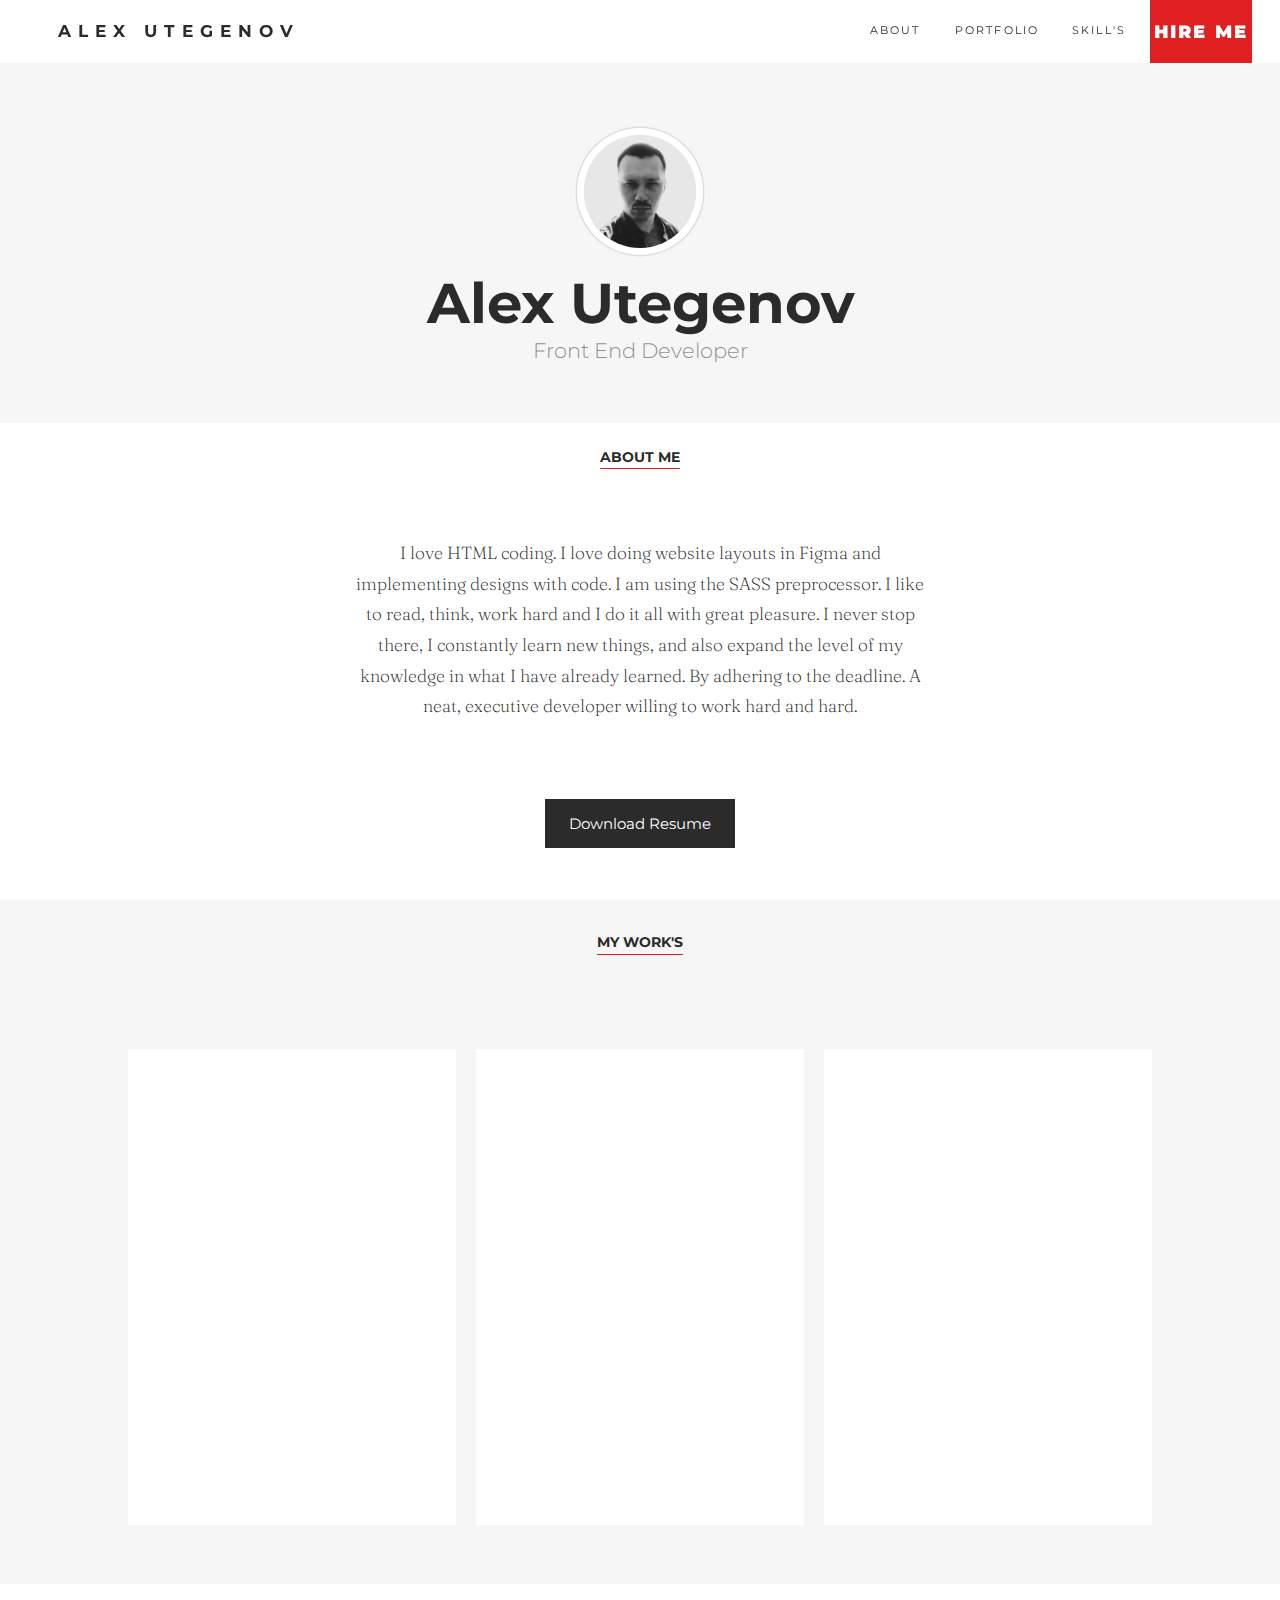
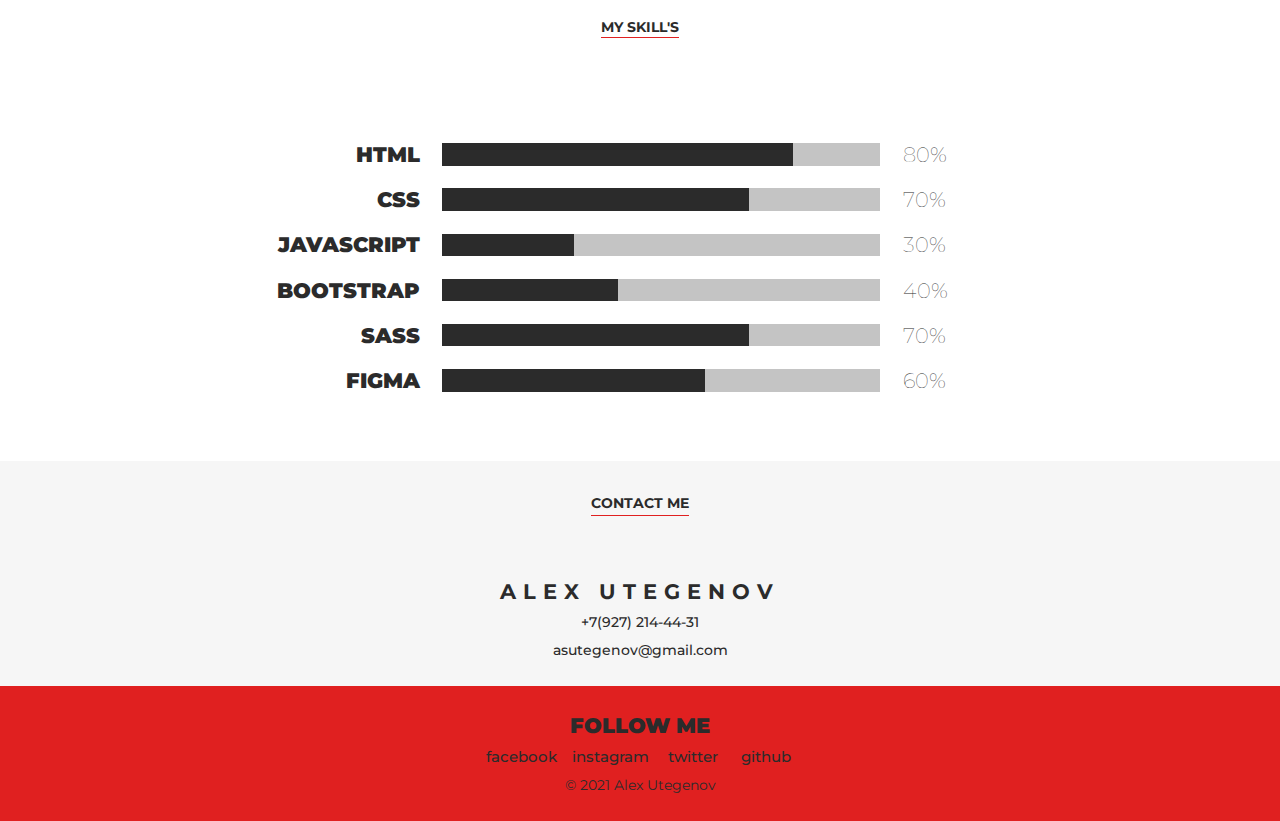
==== commit b6933e0f: "v0.2.2" ====
--- a/index.html
+++ b/index.html
@@ -3,28 +3,29 @@
 <head>
 	<meta charset="UTF-8">
 	<meta name="viewport" content="width=device-width, initial-scale=1.0">
-	<title>Start Page</title>
+	<title>Alex Utegenov - Front End Developer</title>
+	<link rel="icon" href="/images/favicon.svg" sizes="any" type="image/svg+xml">
+	<link rel="alternate icon" href="/images/favicon.png" sizes="any" type="image/png">
 	<link rel="stylesheet" href="css/styles.css">
 	<!-- <script src="/js/scripts.js"></script> -->
 </head>
 <body id="top">
 
 	<header>
-		<div class="menu-name"><a href="#">ALEX UTEGENOV</a></div>
+		<div class="menu-name"><a href="/">ALEX UTEGENOV</a></div>
 		<div class="menu-bar">
 			<nav class="nav-menu">
 					<a href="#about"><h1>ABOUT</h1></a></li>
 					<a href="#works"><h1>PORTFOLIO</h1></a></li>
 					<a href="#skills"><h1>SKILL'S</h1></a></li>
-					<!-- <a href="mailto:asutegenov@gmail.com?subject=HIRE ME - from ASUtegenov.com"><h1>HIRE ME</h1></a> -->
-					<a href="#"><h1>HIRE ME</h1></a>
+					<a href="mailto:asutegenov@gmail.com?subject=HIRE ME - from ASUtegenov.com"><h1>HIRE ME</h1></a>
+					<!-- <a href="#"><h1>HIRE ME</h1></a> -->
 				</nav>
 			<a class="menu-btn" href="#"></a>
 		</div>
 	</header>
 
 	<main>
-
 		<section class="home">
 			<div class="home-content">
 				<img src="/images/iam.jpeg" alt="Iam">
@@ -77,7 +78,7 @@
 				<div class="skills-table_unit">
 					<span class="unit-header">SASS</span>
 					<div class="unit-outside"><span class="unit-inside"></span></div>
-					<span class="unit-percent">60%</span>
+					<span class="unit-percent">70%</span>
 				</div>
 				<div class="skills-table_unit">
 					<span class="unit-header">FIGMA</span>
@@ -113,4 +114,4 @@
 	<script src="https://code.jquery.com/jquery-3.5.1.slim.js" integrity="sha256-DrT5NfxfbHvMHux31Lkhxg42LY6of8TaYyK50jnxRnM=" crossorigin="anonymous"></script>
 
 </body>
-</html>
+</html>--- a/css/styles.css
+++ b/css/styles.css
@@ -98,6 +98,7 @@
   justify-items: start;
   align-items: center;
   width: 100%;
+  border: 0.2rem solid #ffffff;
 }
 html body > header .menu-name a {
   display: grid;
@@ -107,6 +108,7 @@
   font-weight: 700;
   letter-spacing: 0.5rem;
   padding: 0 2rem;
+  color: #2B2B2B;
 }
 html body > header .menu-name a:hover {
   background: #2B2B2B;
@@ -126,6 +128,7 @@
   align-items: center;
   font-size: 0.75rem;
   letter-spacing: 0.15rem;
+  color: #2B2B2B;
 }
 html body > header .menu-bar .nav-menu a:hover {
   background: #2B2B2B;
@@ -164,6 +167,7 @@
   align-content: center;
   gap: 3vh;
   height: 100%;
+  padding: 5vh 0 0 0;
 }
 html body main .home .home-content img {
   display: grid;
@@ -294,10 +298,10 @@
 }
 html body main .skills {
   background: #ffffff;
-  height: 50vh;
+  height: 53vh;
   display: grid;
   grid-template-columns: 1fr;
-  grid-template-rows: 10vh 40vh;
+  grid-template-rows: 10vh 43vh;
 }
 html body main .skills header {
   display: grid;
@@ -327,6 +331,7 @@
   grid-template-columns: 20% 58% 20%;
   grid-template-rows: 1fr;
   gap: 3%;
+  color: #2B2B2B;
 }
 html body main .skills .skills-table .skills-table_unit:nth-child(1) .unit-header {
   display: grid;
@@ -366,6 +371,7 @@
   grid-template-columns: 20% 58% 20%;
   grid-template-rows: 1fr;
   gap: 3%;
+  color: #2B2B2B;
 }
 html body main .skills .skills-table .skills-table_unit:nth-child(2) .unit-header {
   display: grid;
@@ -405,6 +411,7 @@
   grid-template-columns: 20% 58% 20%;
   grid-template-rows: 1fr;
   gap: 3%;
+  color: #2B2B2B;
 }
 html body main .skills .skills-table .skills-table_unit:nth-child(3) .unit-header {
   display: grid;
@@ -444,6 +451,7 @@
   grid-template-columns: 20% 58% 20%;
   grid-template-rows: 1fr;
   gap: 3%;
+  color: #2B2B2B;
 }
 html body main .skills .skills-table .skills-table_unit:nth-child(4) .unit-header {
   display: grid;
@@ -483,6 +491,7 @@
   grid-template-columns: 20% 58% 20%;
   grid-template-rows: 1fr;
   gap: 3%;
+  color: #2B2B2B;
 }
 html body main .skills .skills-table .skills-table_unit:nth-child(5) .unit-header {
   display: grid;
@@ -504,7 +513,7 @@
   display: grid;
   justify-items: start;
   align-items: center;
-  width: 60%;
+  width: 70%;
   height: 100%;
   background: #2B2B2B;
   transition: all 0.25s;
@@ -522,6 +531,7 @@
   grid-template-columns: 20% 58% 20%;
   grid-template-rows: 1fr;
   gap: 3%;
+  color: #2B2B2B;
 }
 html body main .skills .skills-table .skills-table_unit:nth-child(6) .unit-header {
   display: grid;
@@ -617,6 +627,7 @@
   justify-content: center;
   align-content: center;
   gap: 10%;
+  color: #2B2B2B;
 }
 html body footer .footer-main .footer-main_followme > h1 {
   display: grid;
@@ -636,9 +647,12 @@
   text-align: center;
   font-size: 1.1rem;
   font-weight: 500;
+  color: #2B2B2B;
+  transition: all 0.3s ease-in-out;
 }
 html body footer .footer-main .footer-main_followme .footer-main_followme__sn a:hover {
   color: #ffffff;
+  transform: scale(1.1);
 }
 html body footer .footer-main .footer-main_followme p {
   display: grid;
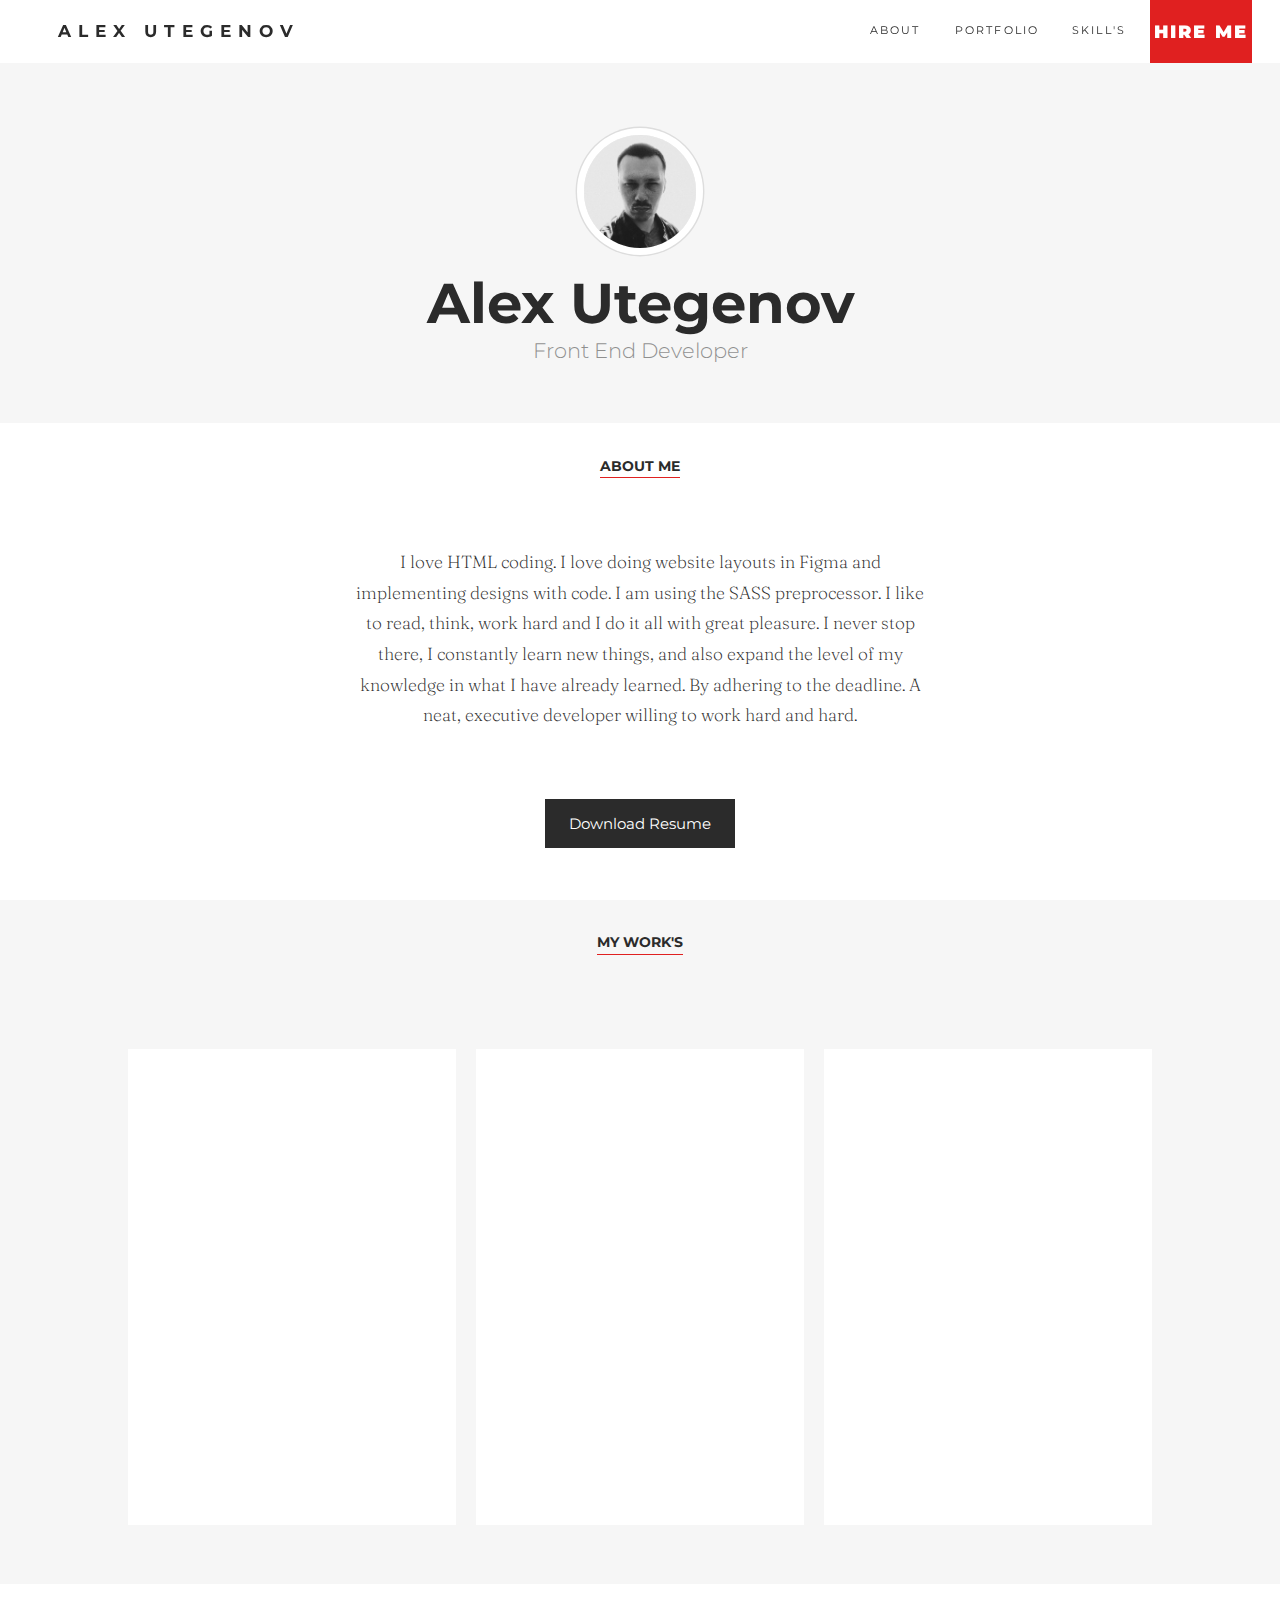
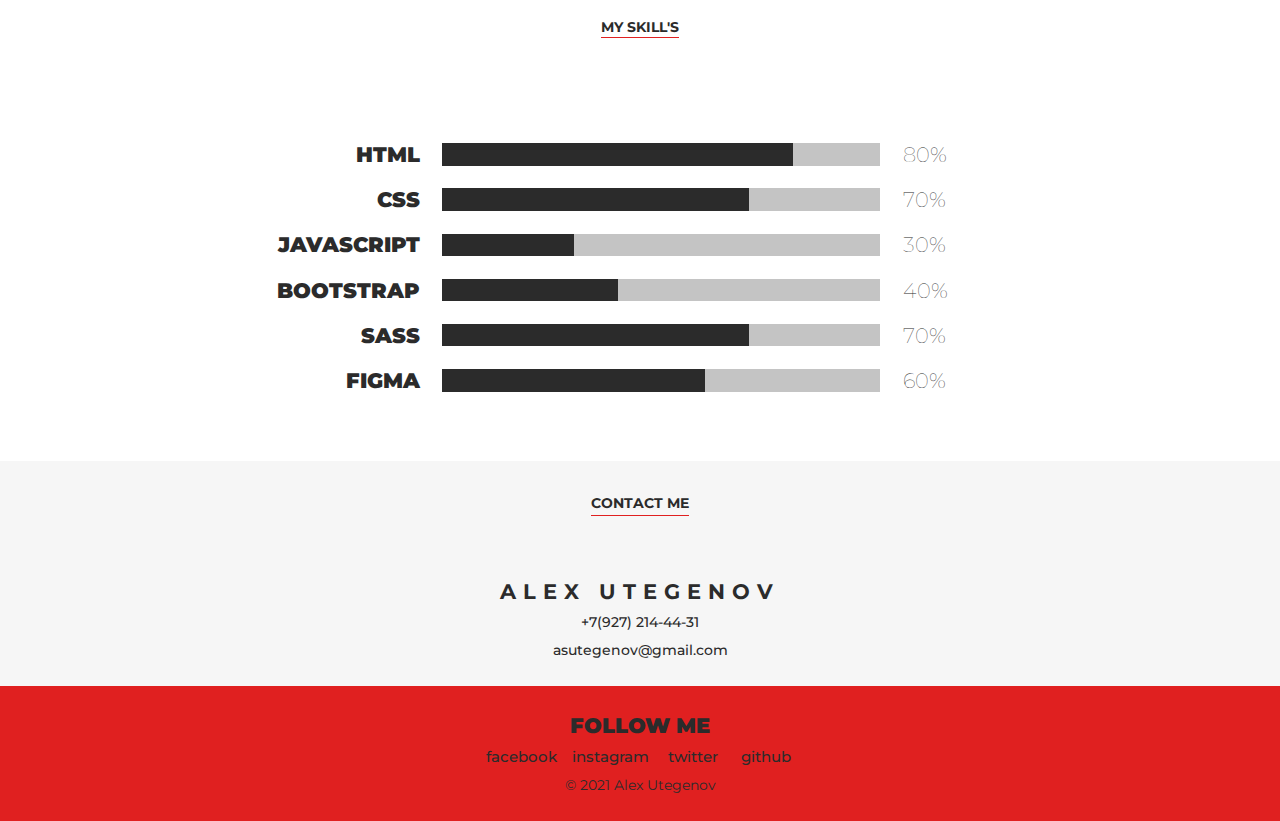
==== commit 8227686a: "v0.3" ====
--- a/index.html
+++ b/index.html
@@ -7,7 +7,6 @@
 	<link rel="icon" href="/images/favicon.svg" sizes="any" type="image/svg+xml">
 	<link rel="alternate icon" href="/images/favicon.png" sizes="any" type="image/png">
 	<link rel="stylesheet" href="css/styles.css">
-	<!-- <script src="/js/scripts.js"></script> -->
 </head>
 <body id="top">
 
@@ -20,8 +19,8 @@
 					<a href="#skills"><h1>SKILL'S</h1></a></li>
 					<a href="mailto:asutegenov@gmail.com?subject=HIRE ME - from ASUtegenov.com"><h1>HIRE ME</h1></a>
 					<!-- <a href="#"><h1>HIRE ME</h1></a> -->
-				</nav>
-			<a class="menu-btn" href="#"></a>
+			</nav>
+			<!-- <a class="menu-btn" href="#"></a> -->
 		</div>
 	</header>
 
@@ -47,9 +46,9 @@
 		<section class="works" id="works">
 			<header><h1>MY WORK'S</h1></header>
 			<div class="works-row">
-				<a href="#"></a>
-				<a href="#"></a>
-				<a href="#"></a>
+				<a href="/"></a>
+				<a href="/"></a>
+				<a href="/"></a>
 			</div>
 		</section>
 		<section class="skills" id="skills">
--- a/css/styles.css
+++ b/css/styles.css
@@ -78,7 +78,6 @@
 
 /*--------------------*/
 html {
-  scroll-behavior: smooth;
   font-family: "Montserrat", sans-serif;
 }
 html body > header {
@@ -205,7 +204,7 @@
   height: 53vh;
   display: grid;
   grid-template-columns: 1fr;
-  grid-template-rows: 8vh 30vh 13vh;
+  grid-template-rows: 10vh 28vh 13vh;
 }
 html body main .about header {
   display: grid;
@@ -660,76 +659,125 @@
   align-self: center;
 }
 
-@media screen and (max-width: 600px) {
+@media screen and (min-width: 320px) and (max-width: 480px) {
   html {
-    scroll-behavior: smooth;
-  }
-  html body {
     font-family: "Montserrat", sans-serif;
   }
-  html body main .menu {
-    position: fixed;
+  html body > header {
+    padding: 0 1rem;
+    display: grid;
+    grid-template-columns: 3fr 1fr;
+  }
+  html body > header .menu-name {
+    display: grid;
+    justify-items: start;
+    align-items: center;
+    padding: 0;
+  }
+  html body > header .menu-name a {
     width: 100%;
-    border: 0.1rem solid red;
-    display: grid;
-    grid-template-columns: 1fr 1fr;
-  }
-  html body main .menu .menu-name {
-    border: 0.1rem solid red;
-  }
-  html body main .menu .menu-bar {
-    border: 0.1rem solid red;
-  }
-  html body main .menu .menu-bar .menu-btn {
-    border: 0.1rem solid green;
-    width: 100%;
-    background: green;
+    text-align: center;
+    font-size: 1.2rem;
+    font-weight: 700;
+    padding: 0.0227rem 0 0 0;
+  }
+  html body > header .menu-bar .nav-menu {
+    display: grid;
+    grid-template-columns: 1fr;
+    grid-template-rows: 1fr;
+  }
+  html body > header .menu-bar .nav-menu a:not(:nth-last-child(1)) {
+    display: none;
+  }
+  html body > header .menu-bar .nav-menu a:nth-last-child(1) {
+    background: #e02020;
+    color: #ffffff;
+    transition: none;
+  }
+  html body > header .menu-bar .nav-menu a:nth-last-child(1) h1 {
+    display: grid;
+    justify-content: center;
+    align-content: center;
+    font-size: 1rem;
+    font-weight: 900;
+  }
+  html body > header .menu-bar .nav-menu a:nth-last-child(1):hover {
+    background: #2B2B2B;
+    color: #e02020;
+  }
+  html body > header .menu-bar .nav-menu a:nth-last-child(1):active {
+    opacity: 1;
+  }
+  html body main {
+    z-index: 0;
+    padding: 7vh 0 0 0;
   }
   html body main .home {
-    height: 45vh;
-    padding: 12vh 0 0 0;
-    display: grid;
-    grid-template-columns: 1fr;
-    grid-template-rows: 1fr 1fr;
-  }
-  html body main .home img {
+    height: 40vh;
+  }
+  html body main .home .home-content {
+    justify-content: center;
+    align-content: center;
+    gap: 3vh;
+    height: 100%;
+    padding: 6vh 0 5vh 0;
+  }
+  html body main .home .home-content img {
     display: grid;
     justify-self: center;
     align-self: center;
-    width: 20vh;
-    height: 20vh;
+    width: 15vh;
+    height: 15vh;
     border-radius: 50%;
-    box-shadow: 0 0 0 0.5rem black, 0 0 0.3rem 0.6rem black;
-  }
-  html body main .home .home-name {
+    box-shadow: 0 0 0 0.5rem white, 0 0 0 0.6rem rgba(0, 0, 0, 0.1);
+  }
+  html body main .home .home-content .home-name {
     display: grid;
     grid-template-columns: 1fr;
-    grid-template-rows: 1fr 1fr;
-  }
-  html body main .home .home-name h1 {
+    grid-template-rows: 2fr 1fr;
+    gap: 1vh;
+    color: #2B2B2B;
+  }
+  html body main .home .home-content .home-name h1 {
     display: grid;
     justify-content: center;
     align-content: end;
-    font-size: 2rem;
+    font-size: 2.5rem;
     font-weight: 700;
-    color: #2B2B2B;
-  }
-  html body main .home .home-name p {
+  }
+  html body main .home .home-content .home-name p {
     display: grid;
     justify-content: center;
     align-content: start;
+    font-size: 1.2rem;
+    font-weight: 400;
+  }
+  html body main .about .about-text {
+    width: 90%;
+    padding: 0 0 2.5% 0;
+  }
+  html body main .about .about-text p {
     font-size: 1rem;
-    font-weight: 300;
+  }
+  html body main .about .about-btn a {
+    transition: none;
+  }
+  html body main .about .about-btn a:hover {
+    background: #ffffff;
     color: #2B2B2B;
   }
-  html body main .about {
+  html body main .about .about-btn a:active {
+    background: #ffffff;
+    color: #2B2B2B;
+  }
+  html body main .works {
     background: #F6F6F6;
-    height: 55vh;
+    height: 93vh;
     display: grid;
     grid-template-columns: 1fr;
-    grid-template-rows: 10vh 30vh 15vh;
-  }
-  html body main .about header {
+    grid-template-rows: 10vh 83vh;
+  }
+  html body main .works header {
     display: grid;
     justify-content: center;
     align-content: center;
@@ -738,429 +786,146 @@
     font-weight: 700;
     color: #2B2B2B;
   }
-  html body main .about header h1 {
-    border-bottom: 0.1rem solid #e02020;
-  }
-  html body main .about .about-text p {
-    padding: 1% 5%;
-    font-size: 100%;
-    font-weight: 300;
-    line-height: 1.5;
-    display: grid;
-    justify-content: center;
-    align-content: center;
-    text-align: center;
-    color: #2B2B2B;
-  }
-  html body main .about .about-btn {
-    display: grid;
-    justify-self: center;
-    align-self: center;
-  }
-  html body main .about .about-btn a {
-    font-size: 1rem;
-    border-radius: 0.25rem;
-    border: 0.1rem solid #2B2B2B;
-    padding: 1rem 1.5rem;
-    background: #2B2B2B;
-    color: #ffffff;
-  }
-  html body main .about .about-btn:hover {
-    opacity: 0.75;
-  }
-  html body main .about .about-btn:active {
-    transform: none;
-  }
-  html body main .works {
-    background: #ffffff;
-    height: 95vh;
-    display: grid;
-    grid-template-columns: 1fr;
-    grid-template-rows: 10vh 85vh;
-  }
-  html body main .works header {
-    display: grid;
-    justify-content: center;
-    align-content: center;
-    justify-self: center;
-    font-size: 1rem;
-    font-weight: 700;
-    color: #2B2B2B;
-  }
   html body main .works header h1 {
     border-bottom: 0.1rem solid #e02020;
+    padding: 0 0 5% 0;
   }
   html body main .works .works-row {
-    height: 90%;
+    height: 95%;
     width: 80%;
     display: grid;
+    grid-template-rows: 1fr 1fr 1fr;
     grid-template-columns: 1fr;
-    grid-template-rows: 1fr 1fr 1fr;
-    gap: 3vh;
-    justify-self: center;
+    gap: 5%;
     align-self: start;
   }
   html body main .works .works-row a {
-    background: #F6F6F6;
-    border-radius: 0.25rem;
-    transition: all 1s;
+    transition: none;
+    box-shadow: 0rem 1rem 2rem -1rem rgba(43, 43, 43, 0.25);
   }
   html body main .works .works-row a:hover {
-    transition: all 1s;
+    box-shadow: none;
     transform: none;
-    opacity: 0.25;
-  }
-  html body main .skills {
-    background: #F6F6F6;
-    height: 50vh;
-    display: grid;
-    grid-template-columns: 1fr;
-    grid-template-rows: 10vh 40vh;
-  }
-  html body main .skills header {
-    display: grid;
-    justify-content: center;
-    align-content: center;
-    justify-self: center;
-    font-size: 1rem;
-    font-weight: 700;
-    color: #2B2B2B;
-  }
-  html body main .skills header h1 {
-    border-bottom: 0.1rem solid #e02020;
+  }
+  html body main .works .works-row a:active {
+    opacity: 1;
   }
   html body main .skills .skills-table {
     height: 80%;
     width: 100%;
-    display: grid;
-    grid-template-columns: 1fr;
-    grid-template-rows: repeat(6, 1fr);
-    justify-self: center;
-    align-self: center;
+    padding: 0 0 10% 2%;
   }
   html body main .skills .skills-table .skills-table_unit:nth-child(1) {
-    display: grid;
-    grid-template-columns: 30% 50% 20%;
-    grid-template-rows: 1fr;
-    gap: 1.5%;
+    grid-template-columns: 35% 45% 20%;
   }
   html body main .skills .skills-table .skills-table_unit:nth-child(1) .unit-header {
-    display: grid;
-    justify-items: end;
-    align-items: center;
-    font-size: 1.2rem;
-    font-weight: 900;
+    font-size: 1.25rem;
   }
   html body main .skills .skills-table .skills-table_unit:nth-child(1) .unit-outside {
-    display: grid;
-    align-self: center;
-    width: 100%;
-    height: 42.5%;
-    background: #c4c4c4;
-    display: grid;
-    transition: all 0.5s;
+    height: 45%;
   }
   html body main .skills .skills-table .skills-table_unit:nth-child(1) .unit-outside .unit-inside {
-    display: grid;
-    justify-items: start;
-    align-items: center;
     width: 80%;
-    height: 100%;
-    background: #2B2B2B;
-    transition: all 0.25s;
   }
   html body main .skills .skills-table .skills-table_unit:nth-child(1) .unit-percent {
-    display: grid;
-    justify-items: start;
-    align-items: center;
-    font-size: 1.2rem;
+    font-size: 1.25rem;
     font-weight: 100;
-    color: #2B2B2B;
   }
   html body main .skills .skills-table .skills-table_unit:nth-child(2) {
-    display: grid;
-    grid-template-columns: 30% 50% 20%;
-    grid-template-rows: 1fr;
-    gap: 1.5%;
+    grid-template-columns: 35% 45% 20%;
   }
   html body main .skills .skills-table .skills-table_unit:nth-child(2) .unit-header {
-    display: grid;
-    justify-items: end;
-    align-items: center;
-    font-size: 1.2rem;
-    font-weight: 900;
+    font-size: 1.25rem;
   }
   html body main .skills .skills-table .skills-table_unit:nth-child(2) .unit-outside {
-    display: grid;
-    align-self: center;
-    width: 100%;
-    height: 42.5%;
-    background: #c4c4c4;
-    display: grid;
-    transition: all 0.5s;
+    height: 45%;
   }
   html body main .skills .skills-table .skills-table_unit:nth-child(2) .unit-outside .unit-inside {
-    display: grid;
-    justify-items: start;
-    align-items: center;
     width: 70%;
-    height: 100%;
-    background: #2B2B2B;
-    transition: all 0.25s;
   }
   html body main .skills .skills-table .skills-table_unit:nth-child(2) .unit-percent {
-    display: grid;
-    justify-items: start;
-    align-items: center;
-    font-size: 1.2rem;
+    font-size: 1.25rem;
     font-weight: 100;
-    color: #2B2B2B;
   }
   html body main .skills .skills-table .skills-table_unit:nth-child(3) {
-    display: grid;
-    grid-template-columns: 30% 50% 20%;
-    grid-template-rows: 1fr;
-    gap: 1.5%;
+    grid-template-columns: 35% 45% 20%;
   }
   html body main .skills .skills-table .skills-table_unit:nth-child(3) .unit-header {
-    display: grid;
-    justify-items: end;
-    align-items: center;
-    font-size: 1.2rem;
-    font-weight: 900;
+    font-size: 1.25rem;
   }
   html body main .skills .skills-table .skills-table_unit:nth-child(3) .unit-outside {
-    display: grid;
-    align-self: center;
-    width: 100%;
-    height: 42.5%;
-    background: #c4c4c4;
-    display: grid;
-    transition: all 0.5s;
+    height: 45%;
   }
   html body main .skills .skills-table .skills-table_unit:nth-child(3) .unit-outside .unit-inside {
-    display: grid;
-    justify-items: start;
-    align-items: center;
     width: 30%;
-    height: 100%;
-    background: #2B2B2B;
-    transition: all 0.25s;
   }
   html body main .skills .skills-table .skills-table_unit:nth-child(3) .unit-percent {
-    display: grid;
-    justify-items: start;
-    align-items: center;
-    font-size: 1.2rem;
+    font-size: 1.25rem;
     font-weight: 100;
-    color: #2B2B2B;
   }
   html body main .skills .skills-table .skills-table_unit:nth-child(4) {
-    display: grid;
-    grid-template-columns: 30% 50% 20%;
-    grid-template-rows: 1fr;
-    gap: 1.5%;
+    grid-template-columns: 35% 45% 20%;
   }
   html body main .skills .skills-table .skills-table_unit:nth-child(4) .unit-header {
-    display: grid;
-    justify-items: end;
-    align-items: center;
-    font-size: 1.2rem;
-    font-weight: 900;
+    font-size: 1.25rem;
   }
   html body main .skills .skills-table .skills-table_unit:nth-child(4) .unit-outside {
-    display: grid;
-    align-self: center;
-    width: 100%;
-    height: 42.5%;
-    background: #c4c4c4;
-    display: grid;
-    transition: all 0.5s;
+    height: 45%;
   }
   html body main .skills .skills-table .skills-table_unit:nth-child(4) .unit-outside .unit-inside {
-    display: grid;
-    justify-items: start;
-    align-items: center;
     width: 40%;
-    height: 100%;
-    background: #2B2B2B;
-    transition: all 0.25s;
   }
   html body main .skills .skills-table .skills-table_unit:nth-child(4) .unit-percent {
-    display: grid;
-    justify-items: start;
-    align-items: center;
-    font-size: 1.2rem;
+    font-size: 1.25rem;
     font-weight: 100;
-    color: #2B2B2B;
   }
   html body main .skills .skills-table .skills-table_unit:nth-child(5) {
-    display: grid;
-    grid-template-columns: 30% 50% 20%;
-    grid-template-rows: 1fr;
-    gap: 1.5%;
+    grid-template-columns: 35% 45% 20%;
   }
   html body main .skills .skills-table .skills-table_unit:nth-child(5) .unit-header {
-    display: grid;
-    justify-items: end;
-    align-items: center;
-    font-size: 1.2rem;
-    font-weight: 900;
+    font-size: 1.25rem;
   }
   html body main .skills .skills-table .skills-table_unit:nth-child(5) .unit-outside {
-    display: grid;
-    align-self: center;
-    width: 100%;
-    height: 42.5%;
-    background: #c4c4c4;
-    display: grid;
-    transition: all 0.5s;
+    height: 45%;
   }
   html body main .skills .skills-table .skills-table_unit:nth-child(5) .unit-outside .unit-inside {
-    display: grid;
-    justify-items: start;
-    align-items: center;
+    width: 70%;
+  }
+  html body main .skills .skills-table .skills-table_unit:nth-child(5) .unit-percent {
+    font-size: 1.25rem;
+    font-weight: 100;
+  }
+  html body main .skills .skills-table .skills-table_unit:nth-child(6) {
+    grid-template-columns: 35% 45% 20%;
+  }
+  html body main .skills .skills-table .skills-table_unit:nth-child(6) .unit-header {
+    font-size: 1.25rem;
+  }
+  html body main .skills .skills-table .skills-table_unit:nth-child(6) .unit-outside {
+    height: 45%;
+  }
+  html body main .skills .skills-table .skills-table_unit:nth-child(6) .unit-outside .unit-inside {
     width: 60%;
-    height: 100%;
-    background: #2B2B2B;
-    transition: all 0.25s;
-  }
-  html body main .skills .skills-table .skills-table_unit:nth-child(5) .unit-percent {
-    display: grid;
-    justify-items: start;
-    align-items: center;
-    font-size: 1.2rem;
+  }
+  html body main .skills .skills-table .skills-table_unit:nth-child(6) .unit-percent {
+    font-size: 1.25rem;
     font-weight: 100;
-    color: #2B2B2B;
-  }
-  html body main .skills .skills-table .skills-table_unit:nth-child(6) {
-    display: grid;
-    grid-template-columns: 30% 50% 20%;
-    grid-template-rows: 1fr;
-    gap: 1.5%;
-  }
-  html body main .skills .skills-table .skills-table_unit:nth-child(6) .unit-header {
-    display: grid;
-    justify-items: end;
-    align-items: center;
-    font-size: 1.2rem;
-    font-weight: 900;
-  }
-  html body main .skills .skills-table .skills-table_unit:nth-child(6) .unit-outside {
-    display: grid;
-    align-self: center;
-    width: 100%;
-    height: 42.5%;
-    background: #c4c4c4;
-    display: grid;
-    transition: all 0.5s;
-  }
-  html body main .skills .skills-table .skills-table_unit:nth-child(6) .unit-outside .unit-inside {
-    display: grid;
-    justify-items: start;
-    align-items: center;
-    width: 60%;
-    height: 100%;
-    background: #2B2B2B;
-    transition: all 0.25s;
-  }
-  html body main .skills .skills-table .skills-table_unit:nth-child(6) .unit-percent {
-    display: grid;
-    justify-items: start;
-    align-items: center;
-    font-size: 1.2rem;
-    font-weight: 100;
-    color: #2B2B2B;
-  }
-  html body footer {
-    background: #ffffff;
-    height: 45vh;
-    display: grid;
-    grid-template-columns: 1fr;
-    grid-template-rows: 10vh 35vh;
-  }
-  html body footer header {
-    display: grid;
-    justify-content: center;
-    align-content: center;
-    justify-self: center;
-    font-size: 1rem;
-    font-weight: 700;
-    color: #2B2B2B;
-  }
-  html body footer header h1 {
-    border-bottom: 0.1rem solid #e02020;
-  }
-  html body footer .footer-main {
-    display: grid;
-    grid-template-columns: 1fr;
-    grid-template-rows: 15vh 20vh;
-  }
-  html body footer .footer-main .footer-main_contact {
-    display: grid;
-    justify-content: center;
-    align-content: center;
-  }
-  html body footer .footer-main .footer-main_contact h1 {
-    text-align: center;
-    font-size: 1.5rem;
-    font-weight: 900;
-    color: #2B2B2B;
   }
   html body footer .footer-main .footer-main_contact a {
-    text-align: center;
-    font-size: 1rem;
-    font-weight: 500;
-    color: #2B2B2B;
-    transition: all 0.5s;
+    transition: none;
   }
   html body footer .footer-main .footer-main_contact a:hover {
-    transform: scale(1.1);
-  }
-  html body footer .footer-main .footer-main_followme {
-    text-align: center;
-    display: grid;
-    grid-template-columns: 1fr;
-    grid-template-rows: 5vh 12vh 3vh;
-    background: #e02020;
-  }
-  html body footer .footer-main .footer-main_followme h1 {
-    display: grid;
-    align-items: end;
-    font-size: 1.5rem;
-    font-weight: 900;
-    color: #2B2B2B;
-  }
-  html body footer .footer-main .footer-main_followme .footer-main_followme__sn {
-    display: grid;
-    grid-template-rows: 1fr;
-    grid-template-columns: 1fr 1fr 1fr 1fr;
-    justify-self: center;
-    align-self: center;
-    width: 50%;
-    height: 70%;
+    transform: none;
+  }
+  html body footer .footer-main .footer-main_contact a:active {
+    opacity: 1;
   }
   html body footer .footer-main .footer-main_followme .footer-main_followme__sn a {
-    width: 100%;
-    display: grid;
-    align-self: center;
-  }
-  html body footer .footer-main .footer-main_followme .footer-main_followme__sn a img {
-    width: 100%;
-    transition: all 0.5s;
-  }
-  html body footer .footer-main .footer-main_followme .footer-main_followme__sn a:hover img {
-    background: #ffffff;
+    transition: none;
+  }
+  html body footer .footer-main .footer-main_followme .footer-main_followme__sn a:hover {
+    color: #ffffff;
     transform: none;
-    opacity: 0.75;
-  }
-  html body footer .footer-main .footer-main_followme .footer-main_followme__sn a:active img {
-    background: #2B2B2B;
-  }
-  html body footer .footer-main .footer-main_followme p {
-    font-size: 1rem;
-    font-weight: 500;
-    color: #2B2B2B;
   }
 }
 
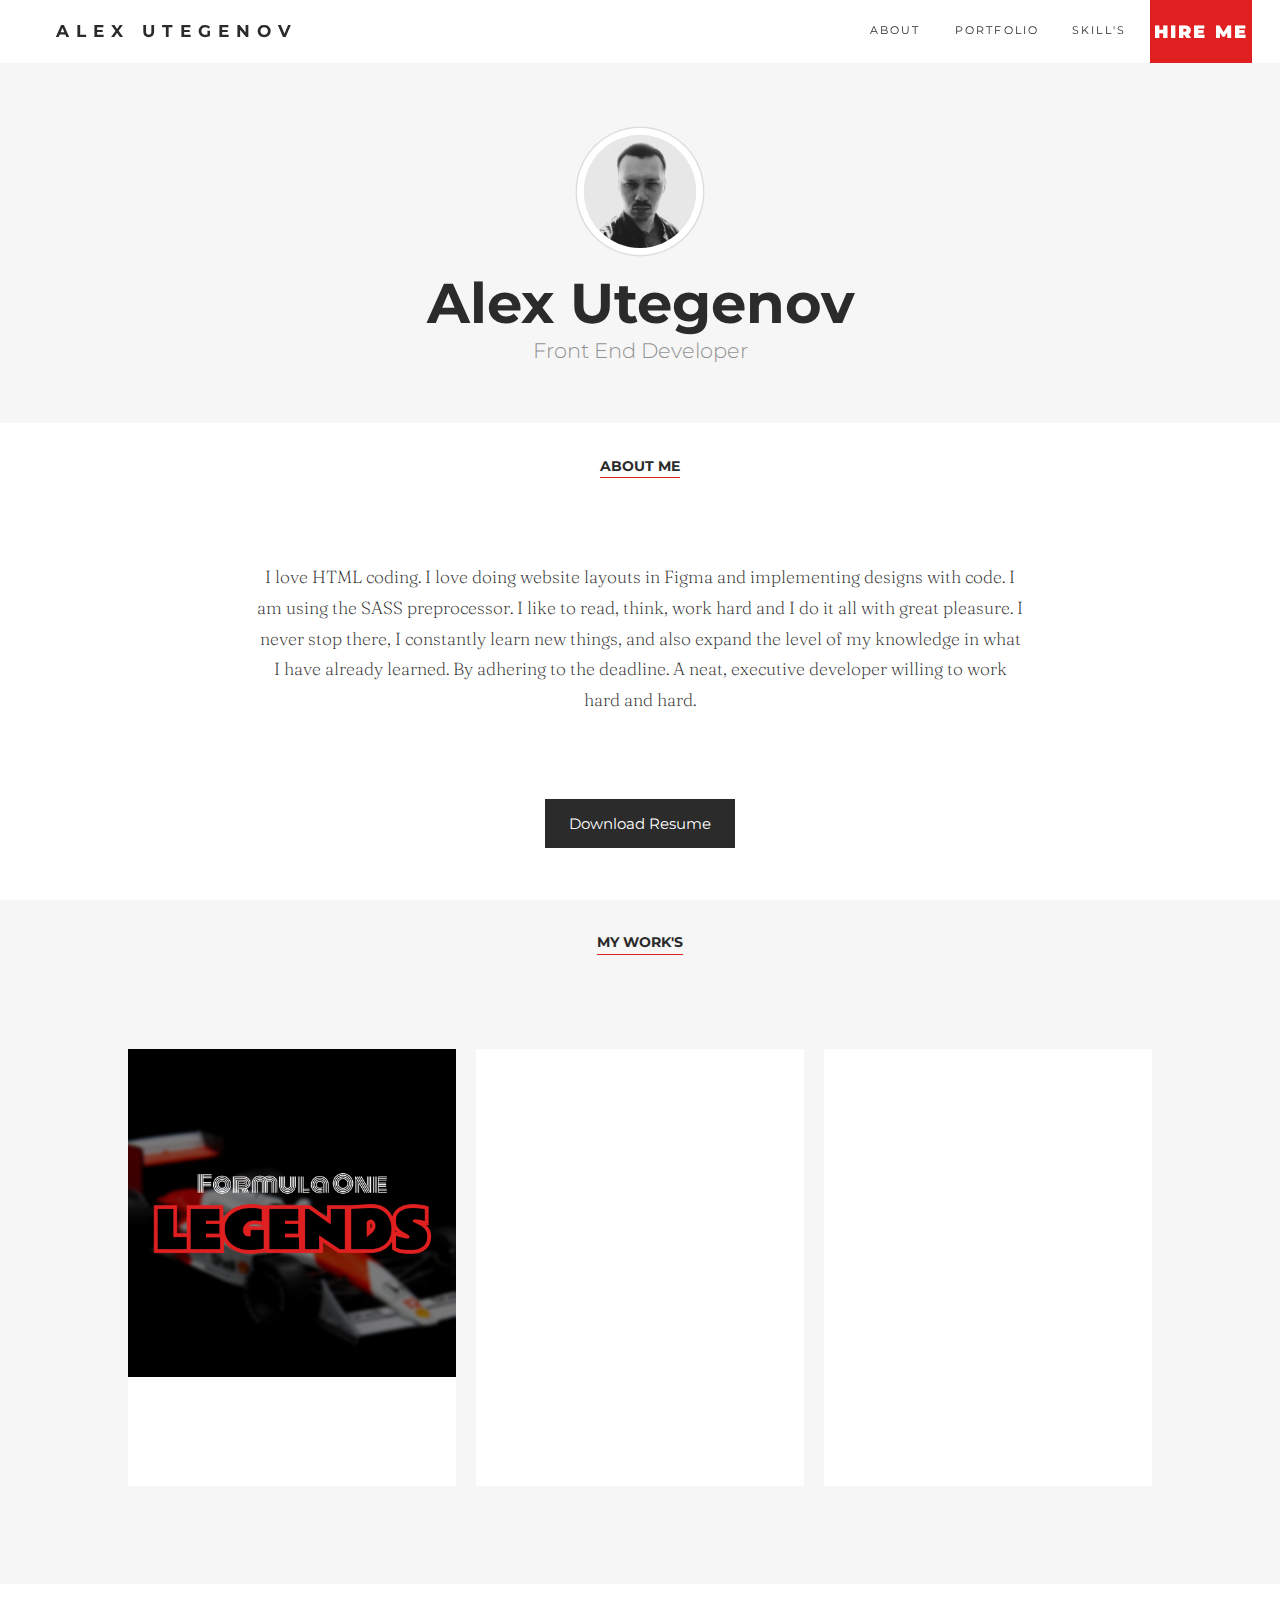
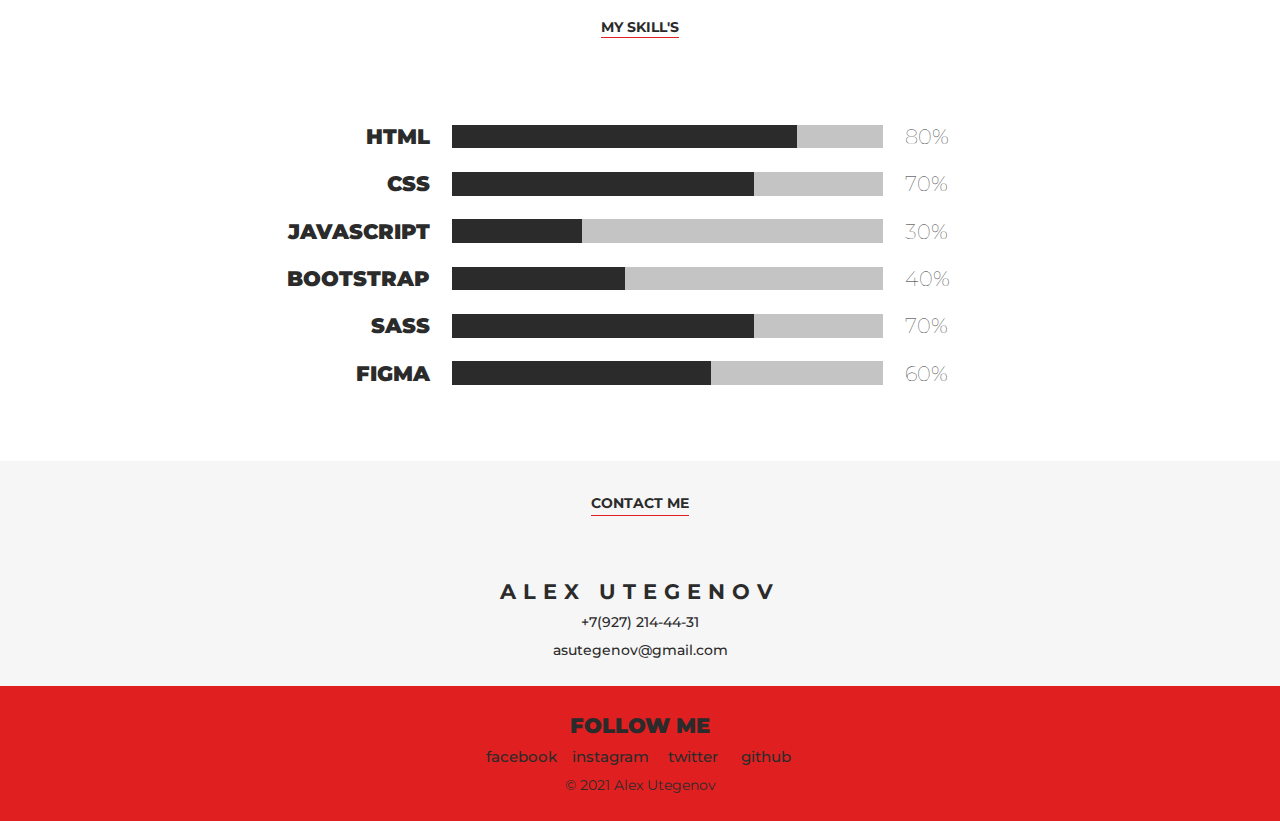
==== commit 684ff5f1: "v0.4" ====
--- a/index.html
+++ b/index.html
@@ -46,8 +46,8 @@
 		<section class="works" id="works">
 			<header><h1>MY WORK'S</h1></header>
 			<div class="works-row">
-				<a href="/"></a>
-				<a href="/"></a>
+				<a href="/works/FormulaOneFanPage/index.html" target="_blank"><img src="/images/Frame 10.png" alt=""></a>
+				<a href="/works/AnimalsAndAnchor/index.html"></a>
 				<a href="/"></a>
 			</div>
 		</section>
--- a/css/styles.css
+++ b/css/styles.css
@@ -97,7 +97,6 @@
   justify-items: start;
   align-items: center;
   width: 100%;
-  border: 0.2rem solid #ffffff;
 }
 html body > header .menu-name a {
   display: grid;
@@ -221,7 +220,7 @@
 }
 html body main .about .about-text {
   margin: 0 auto;
-  width: 45%;
+  width: 60%;
   display: grid;
   align-content: center;
 }
@@ -282,10 +281,14 @@
   gap: 2%;
   justify-self: center;
   align-self: center;
+  padding: 0 0 3% 0;
 }
 html body main .works .works-row a {
   background: #ffffff;
   transition: all 1s;
+}
+html body main .works .works-row a img {
+  width: 100%;
 }
 html body main .works .works-row a:hover {
   box-shadow: 0rem 1rem 2rem -1rem rgba(43, 43, 43, 0.25);
@@ -316,9 +319,9 @@
   padding: 0 0 5% 0;
 }
 html body main .skills .skills-table {
-  height: 70%;
+  height: 80%;
   width: 60%;
-  padding: 0 0 0 1%;
+  padding: 0 0 2% 2%;
   display: grid;
   grid-template-columns: 1fr;
   grid-template-rows: repeat(6, 1fr);
@@ -659,11 +662,2850 @@
   align-self: center;
 }
 
+@media screen and (min-width: 4096px) {
+  html body > header .menu-name a {
+    font-size: 5rem;
+  }
+  html body > header .menu-bar .nav-menu a {
+    font-size: 2.5rem;
+  }
+  html body > header .menu-bar .nav-menu a:nth-child(2) {
+    padding: 0 5.5rem;
+  }
+  html body > header .menu-bar .nav-menu a:nth-last-child(1) h1 {
+    font-size: 2.5rem;
+  }
+  html body main .home .home-content img {
+    width: 15vh;
+    height: 15vh;
+  }
+  html body main .home .home-content .home-name h1 {
+    font-size: 10rem;
+  }
+  html body main .home .home-content .home-name p {
+    font-size: 5rem;
+  }
+  html body main .about {
+    background: #ffffff;
+    height: 53vh;
+    display: grid;
+    grid-template-columns: 1fr;
+    grid-template-rows: 10vh 28vh 13vh;
+  }
+  html body main .about header {
+    display: grid;
+    justify-content: center;
+    align-content: center;
+    justify-self: center;
+    font-size: 3rem;
+    font-weight: 700;
+    color: #2B2B2B;
+  }
+  html body main .about header h1 {
+    border-bottom: 0.1rem solid #e02020;
+    padding: 0 0 5% 0;
+  }
+  html body main .about .about-text {
+    width: 70%;
+  }
+  html body main .about .about-text p {
+    font-size: 5rem;
+    line-height: 2.1;
+    padding: 0 0 2.5vh 0;
+  }
+  html body main .about .about-btn a {
+    font-size: 5rem;
+    padding: 5.5rem 10rem;
+  }
+  html body main .works {
+    background: #F6F6F6;
+    height: 76vh;
+    display: grid;
+    grid-template-columns: 1fr;
+    grid-template-rows: 10vh 66vh;
+  }
+  html body main .works header {
+    display: grid;
+    justify-content: center;
+    align-content: center;
+    justify-self: center;
+    font-size: 3rem;
+    font-weight: 700;
+    color: #2B2B2B;
+  }
+  html body main .works header h1 {
+    border-bottom: 0.1rem solid #e02020;
+    padding: 0 0 5% 0;
+  }
+  html body main .works .works-row {
+    height: 75%;
+  }
+  html body main .skills {
+    background: #ffffff;
+    height: 53vh;
+    display: grid;
+    grid-template-columns: 1fr;
+    grid-template-rows: 10vh 43vh;
+  }
+  html body main .skills header {
+    display: grid;
+    justify-content: center;
+    align-content: center;
+    justify-self: center;
+    font-size: 3rem;
+    font-weight: 700;
+    color: #2B2B2B;
+  }
+  html body main .skills header h1 {
+    border-bottom: 0.1rem solid #e02020;
+    padding: 0 0 5% 0;
+  }
+  html body main .skills .skills-table {
+    height: 80%;
+    width: 80%;
+    padding: 0 0 5vh 0;
+    display: grid;
+    grid-template-columns: 1fr;
+    grid-template-rows: repeat(6, 1fr);
+    justify-self: center;
+    align-self: center;
+  }
+  html body main .skills .skills-table .skills-table_unit:nth-child(1) {
+    display: grid;
+    grid-template-columns: 20% 58% 20%;
+    grid-template-rows: 1fr;
+    gap: 3%;
+    color: #2B2B2B;
+  }
+  html body main .skills .skills-table .skills-table_unit:nth-child(1) .unit-header {
+    display: grid;
+    justify-items: end;
+    align-items: center;
+    font-size: 5rem;
+    font-weight: 900;
+  }
+  html body main .skills .skills-table .skills-table_unit:nth-child(1) .unit-outside {
+    display: grid;
+    align-self: center;
+    width: 100%;
+    height: 35%;
+    background: #c4c4c4;
+    display: grid;
+    transition: all 0.5s;
+  }
+  html body main .skills .skills-table .skills-table_unit:nth-child(1) .unit-outside .unit-inside {
+    display: grid;
+    justify-items: start;
+    align-items: center;
+    width: 80%;
+    height: 100%;
+    background: #2B2B2B;
+    transition: all 0.25s;
+  }
+  html body main .skills .skills-table .skills-table_unit:nth-child(1) .unit-percent {
+    display: grid;
+    justify-items: start;
+    align-items: center;
+    font-size: 5rem;
+    font-weight: 100;
+    color: #2B2B2B;
+  }
+  html body main .skills .skills-table .skills-table_unit:nth-child(2) {
+    display: grid;
+    grid-template-columns: 20% 58% 20%;
+    grid-template-rows: 1fr;
+    gap: 3%;
+    color: #2B2B2B;
+  }
+  html body main .skills .skills-table .skills-table_unit:nth-child(2) .unit-header {
+    display: grid;
+    justify-items: end;
+    align-items: center;
+    font-size: 5rem;
+    font-weight: 900;
+  }
+  html body main .skills .skills-table .skills-table_unit:nth-child(2) .unit-outside {
+    display: grid;
+    align-self: center;
+    width: 100%;
+    height: 35%;
+    background: #c4c4c4;
+    display: grid;
+    transition: all 0.5s;
+  }
+  html body main .skills .skills-table .skills-table_unit:nth-child(2) .unit-outside .unit-inside {
+    display: grid;
+    justify-items: start;
+    align-items: center;
+    width: 70%;
+    height: 100%;
+    background: #2B2B2B;
+    transition: all 0.25s;
+  }
+  html body main .skills .skills-table .skills-table_unit:nth-child(2) .unit-percent {
+    display: grid;
+    justify-items: start;
+    align-items: center;
+    font-size: 5rem;
+    font-weight: 100;
+    color: #2B2B2B;
+  }
+  html body main .skills .skills-table .skills-table_unit:nth-child(3) {
+    display: grid;
+    grid-template-columns: 20% 58% 20%;
+    grid-template-rows: 1fr;
+    gap: 3%;
+    color: #2B2B2B;
+  }
+  html body main .skills .skills-table .skills-table_unit:nth-child(3) .unit-header {
+    display: grid;
+    justify-items: end;
+    align-items: center;
+    font-size: 5rem;
+    font-weight: 900;
+  }
+  html body main .skills .skills-table .skills-table_unit:nth-child(3) .unit-outside {
+    display: grid;
+    align-self: center;
+    width: 100%;
+    height: 35%;
+    background: #c4c4c4;
+    display: grid;
+    transition: all 0.5s;
+  }
+  html body main .skills .skills-table .skills-table_unit:nth-child(3) .unit-outside .unit-inside {
+    display: grid;
+    justify-items: start;
+    align-items: center;
+    width: 30%;
+    height: 100%;
+    background: #2B2B2B;
+    transition: all 0.25s;
+  }
+  html body main .skills .skills-table .skills-table_unit:nth-child(3) .unit-percent {
+    display: grid;
+    justify-items: start;
+    align-items: center;
+    font-size: 5rem;
+    font-weight: 100;
+    color: #2B2B2B;
+  }
+  html body main .skills .skills-table .skills-table_unit:nth-child(4) {
+    display: grid;
+    grid-template-columns: 20% 58% 20%;
+    grid-template-rows: 1fr;
+    gap: 3%;
+    color: #2B2B2B;
+  }
+  html body main .skills .skills-table .skills-table_unit:nth-child(4) .unit-header {
+    display: grid;
+    justify-items: end;
+    align-items: center;
+    font-size: 5rem;
+    font-weight: 900;
+  }
+  html body main .skills .skills-table .skills-table_unit:nth-child(4) .unit-outside {
+    display: grid;
+    align-self: center;
+    width: 100%;
+    height: 35%;
+    background: #c4c4c4;
+    display: grid;
+    transition: all 0.5s;
+  }
+  html body main .skills .skills-table .skills-table_unit:nth-child(4) .unit-outside .unit-inside {
+    display: grid;
+    justify-items: start;
+    align-items: center;
+    width: 40%;
+    height: 100%;
+    background: #2B2B2B;
+    transition: all 0.25s;
+  }
+  html body main .skills .skills-table .skills-table_unit:nth-child(4) .unit-percent {
+    display: grid;
+    justify-items: start;
+    align-items: center;
+    font-size: 5rem;
+    font-weight: 100;
+    color: #2B2B2B;
+  }
+  html body main .skills .skills-table .skills-table_unit:nth-child(5) {
+    display: grid;
+    grid-template-columns: 20% 58% 20%;
+    grid-template-rows: 1fr;
+    gap: 3%;
+    color: #2B2B2B;
+  }
+  html body main .skills .skills-table .skills-table_unit:nth-child(5) .unit-header {
+    display: grid;
+    justify-items: end;
+    align-items: center;
+    font-size: 5rem;
+    font-weight: 900;
+  }
+  html body main .skills .skills-table .skills-table_unit:nth-child(5) .unit-outside {
+    display: grid;
+    align-self: center;
+    width: 100%;
+    height: 35%;
+    background: #c4c4c4;
+    display: grid;
+    transition: all 0.5s;
+  }
+  html body main .skills .skills-table .skills-table_unit:nth-child(5) .unit-outside .unit-inside {
+    display: grid;
+    justify-items: start;
+    align-items: center;
+    width: 70%;
+    height: 100%;
+    background: #2B2B2B;
+    transition: all 0.25s;
+  }
+  html body main .skills .skills-table .skills-table_unit:nth-child(5) .unit-percent {
+    display: grid;
+    justify-items: start;
+    align-items: center;
+    font-size: 5rem;
+    font-weight: 100;
+    color: #2B2B2B;
+  }
+  html body main .skills .skills-table .skills-table_unit:nth-child(6) {
+    display: grid;
+    grid-template-columns: 20% 58% 20%;
+    grid-template-rows: 1fr;
+    gap: 3%;
+    color: #2B2B2B;
+  }
+  html body main .skills .skills-table .skills-table_unit:nth-child(6) .unit-header {
+    display: grid;
+    justify-items: end;
+    align-items: center;
+    font-size: 5rem;
+    font-weight: 900;
+  }
+  html body main .skills .skills-table .skills-table_unit:nth-child(6) .unit-outside {
+    display: grid;
+    align-self: center;
+    width: 100%;
+    height: 35%;
+    background: #c4c4c4;
+    display: grid;
+    transition: all 0.5s;
+  }
+  html body main .skills .skills-table .skills-table_unit:nth-child(6) .unit-outside .unit-inside {
+    display: grid;
+    justify-items: start;
+    align-items: center;
+    width: 60%;
+    height: 100%;
+    background: #2B2B2B;
+    transition: all 0.25s;
+  }
+  html body main .skills .skills-table .skills-table_unit:nth-child(6) .unit-percent {
+    display: grid;
+    justify-items: start;
+    align-items: center;
+    font-size: 5rem;
+    font-weight: 100;
+    color: #2B2B2B;
+  }
+  html body footer {
+    background: #F6F6F6;
+    height: 40vh;
+    display: grid;
+    grid-template-columns: 1fr;
+    grid-template-rows: 10vh 30vh;
+  }
+  html body footer header {
+    display: grid;
+    justify-content: center;
+    align-content: center;
+    justify-self: center;
+    font-size: 3rem;
+    font-weight: 700;
+    color: #2B2B2B;
+  }
+  html body footer header h1 {
+    border-bottom: 0.1rem solid #e02020;
+    padding: 0 0 5% 0;
+  }
+  html body footer .footer-main .footer-main_contact h1 {
+    font-size: 5rem;
+  }
+  html body footer .footer-main .footer-main_contact a {
+    font-size: 3.5rem;
+  }
+  html body footer .footer-main_followme > h1 {
+    font-size: 5rem !important;
+  }
+  html body footer .footer-main_followme .footer-main_followme__sn a {
+    padding: 1rem;
+    font-size: 3.5rem !important;
+  }
+  html body footer .footer-main_followme p {
+    font-size: 2.5rem;
+  }
+}
+@media screen and (min-width: 2560px) and (max-width: 4095px) {
+  html body > header .menu-name a {
+    font-size: 3rem;
+  }
+  html body > header .menu-bar .nav-menu a {
+    font-size: 1.5rem;
+  }
+  html body > header .menu-bar .nav-menu a:nth-child(2) {
+    padding: 0 3.5rem;
+  }
+  html body > header .menu-bar .nav-menu a:nth-last-child(1) h1 {
+    font-size: 1.5rem;
+  }
+  html body main .home .home-content img {
+    width: 15vh;
+    height: 15vh;
+  }
+  html body main .home .home-content .home-name h1 {
+    font-size: 7rem;
+  }
+  html body main .home .home-content .home-name p {
+    font-size: 3.5rem;
+  }
+  html body main .about {
+    background: #ffffff;
+    height: 53vh;
+    display: grid;
+    grid-template-columns: 1fr;
+    grid-template-rows: 10vh 28vh 13vh;
+  }
+  html body main .about header {
+    display: grid;
+    justify-content: center;
+    align-content: center;
+    justify-self: center;
+    font-size: 2rem;
+    font-weight: 700;
+    color: #2B2B2B;
+  }
+  html body main .about header h1 {
+    border-bottom: 0.1rem solid #e02020;
+    padding: 0 0 5% 0;
+  }
+  html body main .about .about-text {
+    width: 70%;
+  }
+  html body main .about .about-text p {
+    font-size: 2.75rem;
+    line-height: 2.1;
+    padding: 0 0 2.5vh 0;
+  }
+  html body main .about .about-btn a {
+    font-size: 2.5rem;
+    padding: 2.5rem 5rem;
+  }
+  html body main .works {
+    background: #F6F6F6;
+    height: 76vh;
+    display: grid;
+    grid-template-columns: 1fr;
+    grid-template-rows: 10vh 66vh;
+  }
+  html body main .works header {
+    display: grid;
+    justify-content: center;
+    align-content: center;
+    justify-self: center;
+    font-size: 2rem;
+    font-weight: 700;
+    color: #2B2B2B;
+  }
+  html body main .works header h1 {
+    border-bottom: 0.1rem solid #e02020;
+    padding: 0 0 5% 0;
+  }
+  html body main .skills {
+    background: #ffffff;
+    height: 53vh;
+    display: grid;
+    grid-template-columns: 1fr;
+    grid-template-rows: 10vh 43vh;
+  }
+  html body main .skills header {
+    display: grid;
+    justify-content: center;
+    align-content: center;
+    justify-self: center;
+    font-size: 2rem;
+    font-weight: 700;
+    color: #2B2B2B;
+  }
+  html body main .skills header h1 {
+    border-bottom: 0.1rem solid #e02020;
+    padding: 0 0 5% 0;
+  }
+  html body main .skills .skills-table {
+    height: 80%;
+    width: 60%;
+    padding: 0 0 5vh 0;
+    display: grid;
+    grid-template-columns: 1fr;
+    grid-template-rows: repeat(6, 1fr);
+    justify-self: center;
+    align-self: center;
+  }
+  html body main .skills .skills-table .skills-table_unit:nth-child(1) {
+    display: grid;
+    grid-template-columns: 20% 58% 20%;
+    grid-template-rows: 1fr;
+    gap: 3%;
+    color: #2B2B2B;
+  }
+  html body main .skills .skills-table .skills-table_unit:nth-child(1) .unit-header {
+    display: grid;
+    justify-items: end;
+    align-items: center;
+    font-size: 3rem;
+    font-weight: 900;
+  }
+  html body main .skills .skills-table .skills-table_unit:nth-child(1) .unit-outside {
+    display: grid;
+    align-self: center;
+    width: 100%;
+    height: 45%;
+    background: #c4c4c4;
+    display: grid;
+    transition: all 0.5s;
+  }
+  html body main .skills .skills-table .skills-table_unit:nth-child(1) .unit-outside .unit-inside {
+    display: grid;
+    justify-items: start;
+    align-items: center;
+    width: 80%;
+    height: 100%;
+    background: #2B2B2B;
+    transition: all 0.25s;
+  }
+  html body main .skills .skills-table .skills-table_unit:nth-child(1) .unit-percent {
+    display: grid;
+    justify-items: start;
+    align-items: center;
+    font-size: 3rem;
+    font-weight: 100;
+    color: #2B2B2B;
+  }
+  html body main .skills .skills-table .skills-table_unit:nth-child(2) {
+    display: grid;
+    grid-template-columns: 20% 58% 20%;
+    grid-template-rows: 1fr;
+    gap: 3%;
+    color: #2B2B2B;
+  }
+  html body main .skills .skills-table .skills-table_unit:nth-child(2) .unit-header {
+    display: grid;
+    justify-items: end;
+    align-items: center;
+    font-size: 3rem;
+    font-weight: 900;
+  }
+  html body main .skills .skills-table .skills-table_unit:nth-child(2) .unit-outside {
+    display: grid;
+    align-self: center;
+    width: 100%;
+    height: 45%;
+    background: #c4c4c4;
+    display: grid;
+    transition: all 0.5s;
+  }
+  html body main .skills .skills-table .skills-table_unit:nth-child(2) .unit-outside .unit-inside {
+    display: grid;
+    justify-items: start;
+    align-items: center;
+    width: 70%;
+    height: 100%;
+    background: #2B2B2B;
+    transition: all 0.25s;
+  }
+  html body main .skills .skills-table .skills-table_unit:nth-child(2) .unit-percent {
+    display: grid;
+    justify-items: start;
+    align-items: center;
+    font-size: 3rem;
+    font-weight: 100;
+    color: #2B2B2B;
+  }
+  html body main .skills .skills-table .skills-table_unit:nth-child(3) {
+    display: grid;
+    grid-template-columns: 20% 58% 20%;
+    grid-template-rows: 1fr;
+    gap: 3%;
+    color: #2B2B2B;
+  }
+  html body main .skills .skills-table .skills-table_unit:nth-child(3) .unit-header {
+    display: grid;
+    justify-items: end;
+    align-items: center;
+    font-size: 3rem;
+    font-weight: 900;
+  }
+  html body main .skills .skills-table .skills-table_unit:nth-child(3) .unit-outside {
+    display: grid;
+    align-self: center;
+    width: 100%;
+    height: 45%;
+    background: #c4c4c4;
+    display: grid;
+    transition: all 0.5s;
+  }
+  html body main .skills .skills-table .skills-table_unit:nth-child(3) .unit-outside .unit-inside {
+    display: grid;
+    justify-items: start;
+    align-items: center;
+    width: 30%;
+    height: 100%;
+    background: #2B2B2B;
+    transition: all 0.25s;
+  }
+  html body main .skills .skills-table .skills-table_unit:nth-child(3) .unit-percent {
+    display: grid;
+    justify-items: start;
+    align-items: center;
+    font-size: 3rem;
+    font-weight: 100;
+    color: #2B2B2B;
+  }
+  html body main .skills .skills-table .skills-table_unit:nth-child(4) {
+    display: grid;
+    grid-template-columns: 20% 58% 20%;
+    grid-template-rows: 1fr;
+    gap: 3%;
+    color: #2B2B2B;
+  }
+  html body main .skills .skills-table .skills-table_unit:nth-child(4) .unit-header {
+    display: grid;
+    justify-items: end;
+    align-items: center;
+    font-size: 3rem;
+    font-weight: 900;
+  }
+  html body main .skills .skills-table .skills-table_unit:nth-child(4) .unit-outside {
+    display: grid;
+    align-self: center;
+    width: 100%;
+    height: 45%;
+    background: #c4c4c4;
+    display: grid;
+    transition: all 0.5s;
+  }
+  html body main .skills .skills-table .skills-table_unit:nth-child(4) .unit-outside .unit-inside {
+    display: grid;
+    justify-items: start;
+    align-items: center;
+    width: 40%;
+    height: 100%;
+    background: #2B2B2B;
+    transition: all 0.25s;
+  }
+  html body main .skills .skills-table .skills-table_unit:nth-child(4) .unit-percent {
+    display: grid;
+    justify-items: start;
+    align-items: center;
+    font-size: 3rem;
+    font-weight: 100;
+    color: #2B2B2B;
+  }
+  html body main .skills .skills-table .skills-table_unit:nth-child(5) {
+    display: grid;
+    grid-template-columns: 20% 58% 20%;
+    grid-template-rows: 1fr;
+    gap: 3%;
+    color: #2B2B2B;
+  }
+  html body main .skills .skills-table .skills-table_unit:nth-child(5) .unit-header {
+    display: grid;
+    justify-items: end;
+    align-items: center;
+    font-size: 3rem;
+    font-weight: 900;
+  }
+  html body main .skills .skills-table .skills-table_unit:nth-child(5) .unit-outside {
+    display: grid;
+    align-self: center;
+    width: 100%;
+    height: 45%;
+    background: #c4c4c4;
+    display: grid;
+    transition: all 0.5s;
+  }
+  html body main .skills .skills-table .skills-table_unit:nth-child(5) .unit-outside .unit-inside {
+    display: grid;
+    justify-items: start;
+    align-items: center;
+    width: 70%;
+    height: 100%;
+    background: #2B2B2B;
+    transition: all 0.25s;
+  }
+  html body main .skills .skills-table .skills-table_unit:nth-child(5) .unit-percent {
+    display: grid;
+    justify-items: start;
+    align-items: center;
+    font-size: 3rem;
+    font-weight: 100;
+    color: #2B2B2B;
+  }
+  html body main .skills .skills-table .skills-table_unit:nth-child(6) {
+    display: grid;
+    grid-template-columns: 20% 58% 20%;
+    grid-template-rows: 1fr;
+    gap: 3%;
+    color: #2B2B2B;
+  }
+  html body main .skills .skills-table .skills-table_unit:nth-child(6) .unit-header {
+    display: grid;
+    justify-items: end;
+    align-items: center;
+    font-size: 3rem;
+    font-weight: 900;
+  }
+  html body main .skills .skills-table .skills-table_unit:nth-child(6) .unit-outside {
+    display: grid;
+    align-self: center;
+    width: 100%;
+    height: 45%;
+    background: #c4c4c4;
+    display: grid;
+    transition: all 0.5s;
+  }
+  html body main .skills .skills-table .skills-table_unit:nth-child(6) .unit-outside .unit-inside {
+    display: grid;
+    justify-items: start;
+    align-items: center;
+    width: 60%;
+    height: 100%;
+    background: #2B2B2B;
+    transition: all 0.25s;
+  }
+  html body main .skills .skills-table .skills-table_unit:nth-child(6) .unit-percent {
+    display: grid;
+    justify-items: start;
+    align-items: center;
+    font-size: 3rem;
+    font-weight: 100;
+    color: #2B2B2B;
+  }
+  html body footer {
+    background: #F6F6F6;
+    height: 40vh;
+    display: grid;
+    grid-template-columns: 1fr;
+    grid-template-rows: 10vh 30vh;
+  }
+  html body footer header {
+    display: grid;
+    justify-content: center;
+    align-content: center;
+    justify-self: center;
+    font-size: 2rem;
+    font-weight: 700;
+    color: #2B2B2B;
+  }
+  html body footer header h1 {
+    border-bottom: 0.1rem solid #e02020;
+    padding: 0 0 5% 0;
+  }
+  html body footer .footer-main .footer-main_contact h1 {
+    font-size: 3rem;
+  }
+  html body footer .footer-main .footer-main_contact a {
+    font-size: 2rem;
+  }
+  html body footer .footer-main_followme > h1 {
+    font-size: 3rem !important;
+  }
+  html body footer .footer-main_followme .footer-main_followme__sn a {
+    padding: 1rem 0.1rem;
+    font-size: 2rem !important;
+  }
+  html body footer .footer-main_followme p {
+    font-size: 1.5rem;
+  }
+}
+@media screen and (min-width: 1920px) and (max-width: 2559px) {
+  html body > header .menu-name a {
+    font-size: 2.5rem;
+  }
+  html body > header .menu-bar .nav-menu a {
+    font-size: 1.25rem;
+  }
+  html body > header .menu-bar .nav-menu a:nth-child(2) {
+    padding: 0 2.5rem;
+  }
+  html body > header .menu-bar .nav-menu a:nth-last-child(1) h1 {
+    font-size: 1.25rem;
+  }
+  html body main .home .home-content img {
+    width: 15vh;
+    height: 15vh;
+  }
+  html body main .home .home-content .home-name h1 {
+    font-size: 5.5rem;
+  }
+  html body main .home .home-content .home-name p {
+    font-size: 2.5rem;
+  }
+  html body main .about {
+    background: #ffffff;
+    height: 53vh;
+    display: grid;
+    grid-template-columns: 1fr;
+    grid-template-rows: 10vh 28vh 13vh;
+  }
+  html body main .about header {
+    display: grid;
+    justify-content: center;
+    align-content: center;
+    justify-self: center;
+    font-size: 1.75rem;
+    font-weight: 700;
+    color: #2B2B2B;
+  }
+  html body main .about header h1 {
+    border-bottom: 0.1rem solid #e02020;
+    padding: 0 0 5% 0;
+  }
+  html body main .about .about-text {
+    width: 70%;
+  }
+  html body main .about .about-text p {
+    font-size: 2.25rem;
+    line-height: 2;
+    padding: 0 0 2vh 0;
+  }
+  html body main .about .about-btn a {
+    font-size: 2rem;
+    padding: 2rem 4rem;
+  }
+  html body main .works {
+    background: #F6F6F6;
+    height: 76vh;
+    display: grid;
+    grid-template-columns: 1fr;
+    grid-template-rows: 10vh 66vh;
+  }
+  html body main .works header {
+    display: grid;
+    justify-content: center;
+    align-content: center;
+    justify-self: center;
+    font-size: 1.75rem;
+    font-weight: 700;
+    color: #2B2B2B;
+  }
+  html body main .works header h1 {
+    border-bottom: 0.1rem solid #e02020;
+    padding: 0 0 5% 0;
+  }
+  html body main .skills {
+    background: #ffffff;
+    height: 53vh;
+    display: grid;
+    grid-template-columns: 1fr;
+    grid-template-rows: 10vh 43vh;
+  }
+  html body main .skills header {
+    display: grid;
+    justify-content: center;
+    align-content: center;
+    justify-self: center;
+    font-size: 1.75rem;
+    font-weight: 700;
+    color: #2B2B2B;
+  }
+  html body main .skills header h1 {
+    border-bottom: 0.1rem solid #e02020;
+    padding: 0 0 5% 0;
+  }
+  html body main .skills .skills-table {
+    height: 90%;
+    width: 65%;
+    padding: 0 0 5vh 0;
+    display: grid;
+    grid-template-columns: 1fr;
+    grid-template-rows: repeat(6, 1fr);
+    justify-self: center;
+    align-self: center;
+  }
+  html body main .skills .skills-table .skills-table_unit:nth-child(1) {
+    display: grid;
+    grid-template-columns: 20% 58% 20%;
+    grid-template-rows: 1fr;
+    gap: 3%;
+    color: #2B2B2B;
+  }
+  html body main .skills .skills-table .skills-table_unit:nth-child(1) .unit-header {
+    display: grid;
+    justify-items: end;
+    align-items: center;
+    font-size: 2.5rem;
+    font-weight: 900;
+  }
+  html body main .skills .skills-table .skills-table_unit:nth-child(1) .unit-outside {
+    display: grid;
+    align-self: center;
+    width: 100%;
+    height: 50%;
+    background: #c4c4c4;
+    display: grid;
+    transition: all 0.5s;
+  }
+  html body main .skills .skills-table .skills-table_unit:nth-child(1) .unit-outside .unit-inside {
+    display: grid;
+    justify-items: start;
+    align-items: center;
+    width: 80%;
+    height: 100%;
+    background: #2B2B2B;
+    transition: all 0.25s;
+  }
+  html body main .skills .skills-table .skills-table_unit:nth-child(1) .unit-percent {
+    display: grid;
+    justify-items: start;
+    align-items: center;
+    font-size: 2.5rem;
+    font-weight: 100;
+    color: #2B2B2B;
+  }
+  html body main .skills .skills-table .skills-table_unit:nth-child(2) {
+    display: grid;
+    grid-template-columns: 20% 58% 20%;
+    grid-template-rows: 1fr;
+    gap: 3%;
+    color: #2B2B2B;
+  }
+  html body main .skills .skills-table .skills-table_unit:nth-child(2) .unit-header {
+    display: grid;
+    justify-items: end;
+    align-items: center;
+    font-size: 2.5rem;
+    font-weight: 900;
+  }
+  html body main .skills .skills-table .skills-table_unit:nth-child(2) .unit-outside {
+    display: grid;
+    align-self: center;
+    width: 100%;
+    height: 50%;
+    background: #c4c4c4;
+    display: grid;
+    transition: all 0.5s;
+  }
+  html body main .skills .skills-table .skills-table_unit:nth-child(2) .unit-outside .unit-inside {
+    display: grid;
+    justify-items: start;
+    align-items: center;
+    width: 70%;
+    height: 100%;
+    background: #2B2B2B;
+    transition: all 0.25s;
+  }
+  html body main .skills .skills-table .skills-table_unit:nth-child(2) .unit-percent {
+    display: grid;
+    justify-items: start;
+    align-items: center;
+    font-size: 2.5rem;
+    font-weight: 100;
+    color: #2B2B2B;
+  }
+  html body main .skills .skills-table .skills-table_unit:nth-child(3) {
+    display: grid;
+    grid-template-columns: 20% 58% 20%;
+    grid-template-rows: 1fr;
+    gap: 3%;
+    color: #2B2B2B;
+  }
+  html body main .skills .skills-table .skills-table_unit:nth-child(3) .unit-header {
+    display: grid;
+    justify-items: end;
+    align-items: center;
+    font-size: 2.5rem;
+    font-weight: 900;
+  }
+  html body main .skills .skills-table .skills-table_unit:nth-child(3) .unit-outside {
+    display: grid;
+    align-self: center;
+    width: 100%;
+    height: 50%;
+    background: #c4c4c4;
+    display: grid;
+    transition: all 0.5s;
+  }
+  html body main .skills .skills-table .skills-table_unit:nth-child(3) .unit-outside .unit-inside {
+    display: grid;
+    justify-items: start;
+    align-items: center;
+    width: 30%;
+    height: 100%;
+    background: #2B2B2B;
+    transition: all 0.25s;
+  }
+  html body main .skills .skills-table .skills-table_unit:nth-child(3) .unit-percent {
+    display: grid;
+    justify-items: start;
+    align-items: center;
+    font-size: 2.5rem;
+    font-weight: 100;
+    color: #2B2B2B;
+  }
+  html body main .skills .skills-table .skills-table_unit:nth-child(4) {
+    display: grid;
+    grid-template-columns: 20% 58% 20%;
+    grid-template-rows: 1fr;
+    gap: 3%;
+    color: #2B2B2B;
+  }
+  html body main .skills .skills-table .skills-table_unit:nth-child(4) .unit-header {
+    display: grid;
+    justify-items: end;
+    align-items: center;
+    font-size: 2.5rem;
+    font-weight: 900;
+  }
+  html body main .skills .skills-table .skills-table_unit:nth-child(4) .unit-outside {
+    display: grid;
+    align-self: center;
+    width: 100%;
+    height: 50%;
+    background: #c4c4c4;
+    display: grid;
+    transition: all 0.5s;
+  }
+  html body main .skills .skills-table .skills-table_unit:nth-child(4) .unit-outside .unit-inside {
+    display: grid;
+    justify-items: start;
+    align-items: center;
+    width: 40%;
+    height: 100%;
+    background: #2B2B2B;
+    transition: all 0.25s;
+  }
+  html body main .skills .skills-table .skills-table_unit:nth-child(4) .unit-percent {
+    display: grid;
+    justify-items: start;
+    align-items: center;
+    font-size: 2.5rem;
+    font-weight: 100;
+    color: #2B2B2B;
+  }
+  html body main .skills .skills-table .skills-table_unit:nth-child(5) {
+    display: grid;
+    grid-template-columns: 20% 58% 20%;
+    grid-template-rows: 1fr;
+    gap: 3%;
+    color: #2B2B2B;
+  }
+  html body main .skills .skills-table .skills-table_unit:nth-child(5) .unit-header {
+    display: grid;
+    justify-items: end;
+    align-items: center;
+    font-size: 2.5rem;
+    font-weight: 900;
+  }
+  html body main .skills .skills-table .skills-table_unit:nth-child(5) .unit-outside {
+    display: grid;
+    align-self: center;
+    width: 100%;
+    height: 50%;
+    background: #c4c4c4;
+    display: grid;
+    transition: all 0.5s;
+  }
+  html body main .skills .skills-table .skills-table_unit:nth-child(5) .unit-outside .unit-inside {
+    display: grid;
+    justify-items: start;
+    align-items: center;
+    width: 70%;
+    height: 100%;
+    background: #2B2B2B;
+    transition: all 0.25s;
+  }
+  html body main .skills .skills-table .skills-table_unit:nth-child(5) .unit-percent {
+    display: grid;
+    justify-items: start;
+    align-items: center;
+    font-size: 2.5rem;
+    font-weight: 100;
+    color: #2B2B2B;
+  }
+  html body main .skills .skills-table .skills-table_unit:nth-child(6) {
+    display: grid;
+    grid-template-columns: 20% 58% 20%;
+    grid-template-rows: 1fr;
+    gap: 3%;
+    color: #2B2B2B;
+  }
+  html body main .skills .skills-table .skills-table_unit:nth-child(6) .unit-header {
+    display: grid;
+    justify-items: end;
+    align-items: center;
+    font-size: 2.5rem;
+    font-weight: 900;
+  }
+  html body main .skills .skills-table .skills-table_unit:nth-child(6) .unit-outside {
+    display: grid;
+    align-self: center;
+    width: 100%;
+    height: 50%;
+    background: #c4c4c4;
+    display: grid;
+    transition: all 0.5s;
+  }
+  html body main .skills .skills-table .skills-table_unit:nth-child(6) .unit-outside .unit-inside {
+    display: grid;
+    justify-items: start;
+    align-items: center;
+    width: 60%;
+    height: 100%;
+    background: #2B2B2B;
+    transition: all 0.25s;
+  }
+  html body main .skills .skills-table .skills-table_unit:nth-child(6) .unit-percent {
+    display: grid;
+    justify-items: start;
+    align-items: center;
+    font-size: 2.5rem;
+    font-weight: 100;
+    color: #2B2B2B;
+  }
+  html body footer {
+    background: #F6F6F6;
+    height: 40vh;
+    display: grid;
+    grid-template-columns: 1fr;
+    grid-template-rows: 10vh 30vh;
+  }
+  html body footer header {
+    display: grid;
+    justify-content: center;
+    align-content: center;
+    justify-self: center;
+    font-size: 1.75rem;
+    font-weight: 700;
+    color: #2B2B2B;
+  }
+  html body footer header h1 {
+    border-bottom: 0.1rem solid #e02020;
+    padding: 0 0 5% 0;
+  }
+  html body footer .footer-main .footer-main_contact h1 {
+    font-size: 2.5rem;
+  }
+  html body footer .footer-main .footer-main_contact a {
+    font-size: 1.85rem;
+  }
+  html body footer .footer-main_followme > h1 {
+    font-size: 2.5rem !important;
+  }
+  html body footer .footer-main_followme .footer-main_followme__sn a {
+    padding: 0.5rem 0.1rem;
+    font-size: 2rem !important;
+  }
+  html body footer .footer-main_followme p {
+    font-size: 1.5rem;
+  }
+}
+@media screen and (min-width: 1366px) and (max-width: 1919px) {
+  html body > header .menu-name a {
+    font-size: 1.5rem;
+    padding: 0 1.15rem 0 2rem;
+  }
+  html body > header .menu-bar .nav-menu a {
+    font-size: 0.75rem;
+  }
+  html body > header .menu-bar .nav-menu a:nth-child(2) {
+    padding: 0 1.5rem;
+  }
+  html body > header .menu-bar .nav-menu a:nth-last-child(1) h1 {
+    font-size: 1rem;
+  }
+  html body main .home .home-content img {
+    width: 15vh;
+    height: 15vh;
+  }
+  html body main .home .home-content .home-name h1 {
+    font-size: 4rem;
+  }
+  html body main .home .home-content .home-name p {
+    font-size: 2rem;
+  }
+  html body main .about {
+    background: #ffffff;
+    height: 53vh;
+    display: grid;
+    grid-template-columns: 1fr;
+    grid-template-rows: 10vh 28vh 13vh;
+  }
+  html body main .about header {
+    display: grid;
+    justify-content: center;
+    align-content: center;
+    justify-self: center;
+    font-size: 1rem;
+    font-weight: 700;
+    color: #2B2B2B;
+  }
+  html body main .about header h1 {
+    border-bottom: 0.1rem solid #e02020;
+    padding: 0 0 5% 0;
+  }
+  html body main .about .about-text {
+    width: 60%;
+  }
+  html body main .about .about-text p {
+    font-size: 1.5rem;
+    line-height: 2.1;
+    padding: 0 0 2vh 0;
+  }
+  html body main .about .about-btn a {
+    font-size: 1.25rem;
+    padding: 1rem 2rem;
+  }
+  html body main .works {
+    background: #F6F6F6;
+    height: 76vh;
+    display: grid;
+    grid-template-columns: 1fr;
+    grid-template-rows: 10vh 66vh;
+  }
+  html body main .works header {
+    display: grid;
+    justify-content: center;
+    align-content: center;
+    justify-self: center;
+    font-size: 1rem;
+    font-weight: 700;
+    color: #2B2B2B;
+  }
+  html body main .works header h1 {
+    border-bottom: 0.1rem solid #e02020;
+    padding: 0 0 5% 0;
+  }
+  html body main .works .works-row {
+    height: 75%;
+  }
+  html body main .skills {
+    background: #ffffff;
+    height: 53vh;
+    display: grid;
+    grid-template-columns: 1fr;
+    grid-template-rows: 10vh 43vh;
+  }
+  html body main .skills header {
+    display: grid;
+    justify-content: center;
+    align-content: center;
+    justify-self: center;
+    font-size: 1rem;
+    font-weight: 700;
+    color: #2B2B2B;
+  }
+  html body main .skills header h1 {
+    border-bottom: 0.1rem solid #e02020;
+    padding: 0 0 5% 0;
+  }
+  html body main .skills .skills-table {
+    height: 90%;
+    width: 65%;
+    padding: 0 0 5vh 0;
+    display: grid;
+    grid-template-columns: 1fr;
+    grid-template-rows: repeat(6, 1fr);
+    justify-self: center;
+    align-self: center;
+  }
+  html body main .skills .skills-table .skills-table_unit:nth-child(1) {
+    display: grid;
+    grid-template-columns: 20% 58% 20%;
+    grid-template-rows: 1fr;
+    gap: 3%;
+    color: #2B2B2B;
+  }
+  html body main .skills .skills-table .skills-table_unit:nth-child(1) .unit-header {
+    display: grid;
+    justify-items: end;
+    align-items: center;
+    font-size: 2rem;
+    font-weight: 900;
+  }
+  html body main .skills .skills-table .skills-table_unit:nth-child(1) .unit-outside {
+    display: grid;
+    align-self: center;
+    width: 100%;
+    height: 40%;
+    background: #c4c4c4;
+    display: grid;
+    transition: all 0.5s;
+  }
+  html body main .skills .skills-table .skills-table_unit:nth-child(1) .unit-outside .unit-inside {
+    display: grid;
+    justify-items: start;
+    align-items: center;
+    width: 80%;
+    height: 100%;
+    background: #2B2B2B;
+    transition: all 0.25s;
+  }
+  html body main .skills .skills-table .skills-table_unit:nth-child(1) .unit-percent {
+    display: grid;
+    justify-items: start;
+    align-items: center;
+    font-size: 2rem;
+    font-weight: 100;
+    color: #2B2B2B;
+  }
+  html body main .skills .skills-table .skills-table_unit:nth-child(2) {
+    display: grid;
+    grid-template-columns: 20% 58% 20%;
+    grid-template-rows: 1fr;
+    gap: 3%;
+    color: #2B2B2B;
+  }
+  html body main .skills .skills-table .skills-table_unit:nth-child(2) .unit-header {
+    display: grid;
+    justify-items: end;
+    align-items: center;
+    font-size: 2rem;
+    font-weight: 900;
+  }
+  html body main .skills .skills-table .skills-table_unit:nth-child(2) .unit-outside {
+    display: grid;
+    align-self: center;
+    width: 100%;
+    height: 40%;
+    background: #c4c4c4;
+    display: grid;
+    transition: all 0.5s;
+  }
+  html body main .skills .skills-table .skills-table_unit:nth-child(2) .unit-outside .unit-inside {
+    display: grid;
+    justify-items: start;
+    align-items: center;
+    width: 70%;
+    height: 100%;
+    background: #2B2B2B;
+    transition: all 0.25s;
+  }
+  html body main .skills .skills-table .skills-table_unit:nth-child(2) .unit-percent {
+    display: grid;
+    justify-items: start;
+    align-items: center;
+    font-size: 2rem;
+    font-weight: 100;
+    color: #2B2B2B;
+  }
+  html body main .skills .skills-table .skills-table_unit:nth-child(3) {
+    display: grid;
+    grid-template-columns: 20% 58% 20%;
+    grid-template-rows: 1fr;
+    gap: 3%;
+    color: #2B2B2B;
+  }
+  html body main .skills .skills-table .skills-table_unit:nth-child(3) .unit-header {
+    display: grid;
+    justify-items: end;
+    align-items: center;
+    font-size: 2rem;
+    font-weight: 900;
+  }
+  html body main .skills .skills-table .skills-table_unit:nth-child(3) .unit-outside {
+    display: grid;
+    align-self: center;
+    width: 100%;
+    height: 40%;
+    background: #c4c4c4;
+    display: grid;
+    transition: all 0.5s;
+  }
+  html body main .skills .skills-table .skills-table_unit:nth-child(3) .unit-outside .unit-inside {
+    display: grid;
+    justify-items: start;
+    align-items: center;
+    width: 30%;
+    height: 100%;
+    background: #2B2B2B;
+    transition: all 0.25s;
+  }
+  html body main .skills .skills-table .skills-table_unit:nth-child(3) .unit-percent {
+    display: grid;
+    justify-items: start;
+    align-items: center;
+    font-size: 2rem;
+    font-weight: 100;
+    color: #2B2B2B;
+  }
+  html body main .skills .skills-table .skills-table_unit:nth-child(4) {
+    display: grid;
+    grid-template-columns: 20% 58% 20%;
+    grid-template-rows: 1fr;
+    gap: 3%;
+    color: #2B2B2B;
+  }
+  html body main .skills .skills-table .skills-table_unit:nth-child(4) .unit-header {
+    display: grid;
+    justify-items: end;
+    align-items: center;
+    font-size: 2rem;
+    font-weight: 900;
+  }
+  html body main .skills .skills-table .skills-table_unit:nth-child(4) .unit-outside {
+    display: grid;
+    align-self: center;
+    width: 100%;
+    height: 40%;
+    background: #c4c4c4;
+    display: grid;
+    transition: all 0.5s;
+  }
+  html body main .skills .skills-table .skills-table_unit:nth-child(4) .unit-outside .unit-inside {
+    display: grid;
+    justify-items: start;
+    align-items: center;
+    width: 40%;
+    height: 100%;
+    background: #2B2B2B;
+    transition: all 0.25s;
+  }
+  html body main .skills .skills-table .skills-table_unit:nth-child(4) .unit-percent {
+    display: grid;
+    justify-items: start;
+    align-items: center;
+    font-size: 2rem;
+    font-weight: 100;
+    color: #2B2B2B;
+  }
+  html body main .skills .skills-table .skills-table_unit:nth-child(5) {
+    display: grid;
+    grid-template-columns: 20% 58% 20%;
+    grid-template-rows: 1fr;
+    gap: 3%;
+    color: #2B2B2B;
+  }
+  html body main .skills .skills-table .skills-table_unit:nth-child(5) .unit-header {
+    display: grid;
+    justify-items: end;
+    align-items: center;
+    font-size: 2rem;
+    font-weight: 900;
+  }
+  html body main .skills .skills-table .skills-table_unit:nth-child(5) .unit-outside {
+    display: grid;
+    align-self: center;
+    width: 100%;
+    height: 40%;
+    background: #c4c4c4;
+    display: grid;
+    transition: all 0.5s;
+  }
+  html body main .skills .skills-table .skills-table_unit:nth-child(5) .unit-outside .unit-inside {
+    display: grid;
+    justify-items: start;
+    align-items: center;
+    width: 70%;
+    height: 100%;
+    background: #2B2B2B;
+    transition: all 0.25s;
+  }
+  html body main .skills .skills-table .skills-table_unit:nth-child(5) .unit-percent {
+    display: grid;
+    justify-items: start;
+    align-items: center;
+    font-size: 2rem;
+    font-weight: 100;
+    color: #2B2B2B;
+  }
+  html body main .skills .skills-table .skills-table_unit:nth-child(6) {
+    display: grid;
+    grid-template-columns: 20% 58% 20%;
+    grid-template-rows: 1fr;
+    gap: 3%;
+    color: #2B2B2B;
+  }
+  html body main .skills .skills-table .skills-table_unit:nth-child(6) .unit-header {
+    display: grid;
+    justify-items: end;
+    align-items: center;
+    font-size: 2rem;
+    font-weight: 900;
+  }
+  html body main .skills .skills-table .skills-table_unit:nth-child(6) .unit-outside {
+    display: grid;
+    align-self: center;
+    width: 100%;
+    height: 40%;
+    background: #c4c4c4;
+    display: grid;
+    transition: all 0.5s;
+  }
+  html body main .skills .skills-table .skills-table_unit:nth-child(6) .unit-outside .unit-inside {
+    display: grid;
+    justify-items: start;
+    align-items: center;
+    width: 60%;
+    height: 100%;
+    background: #2B2B2B;
+    transition: all 0.25s;
+  }
+  html body main .skills .skills-table .skills-table_unit:nth-child(6) .unit-percent {
+    display: grid;
+    justify-items: start;
+    align-items: center;
+    font-size: 2rem;
+    font-weight: 100;
+    color: #2B2B2B;
+  }
+  html body footer {
+    background: #F6F6F6;
+    height: 40vh;
+    display: grid;
+    grid-template-columns: 1fr;
+    grid-template-rows: 10vh 30vh;
+  }
+  html body footer header {
+    display: grid;
+    justify-content: center;
+    align-content: center;
+    justify-self: center;
+    font-size: 1rem;
+    font-weight: 700;
+    color: #2B2B2B;
+  }
+  html body footer header h1 {
+    border-bottom: 0.1rem solid #e02020;
+    padding: 0 0 5% 0;
+  }
+  html body footer .footer-main .footer-main_contact h1 {
+    font-size: 1.75rem;
+  }
+  html body footer .footer-main .footer-main_contact a {
+    font-size: 1rem;
+  }
+  html body footer .footer-main_followme > h1 {
+    font-size: 1.75rem !important;
+  }
+  html body footer .footer-main_followme .footer-main_followme__sn a {
+    padding: 0.5rem 0.1rem;
+    font-size: 1.1rem !important;
+  }
+  html body footer .footer-main_followme p {
+    font-size: 0.75rem;
+  }
+}
+@media screen and (min-width: 1024px) and (max-width: 1199px) {
+  html {
+    font-family: "Montserrat", sans-serif;
+  }
+  html body > header {
+    height: 10vh;
+    grid-template-columns: 4fr 1fr;
+  }
+  html body > header .menu-name a {
+    width: 70%;
+    text-align: center;
+    font-size: 3rem;
+    font-weight: 700;
+    padding: 0;
+  }
+  html body > header .menu-bar .nav-menu {
+    display: grid;
+    grid-template-columns: 1fr;
+    grid-template-rows: 1fr;
+  }
+  html body > header .menu-bar .nav-menu a:not(:nth-last-child(1)) {
+    display: none;
+  }
+  html body > header .menu-bar .nav-menu a:nth-last-child(1) h1 {
+    font-size: 1.5rem;
+    font-weight: 900;
+  }
+  html body main {
+    display: grid;
+    z-index: 0;
+    padding: 10vh 0 0 0;
+    border: none;
+  }
+  html body main .home {
+    height: 25vh;
+  }
+  html body main .home .home-content {
+    grid-template-columns: 1fr 1fr;
+    grid-template-rows: 1fr;
+    gap: 10vh;
+    padding: 0 25vh 0 0;
+  }
+  html body main .home .home-content img {
+    display: grid;
+    justify-self: end;
+    align-self: center;
+    width: 15vh;
+    height: 15vh;
+    border-radius: 50%;
+    box-shadow: 0 0 0 0.3rem white, 0 0 0 0.35rem rgba(0, 0, 0, 0.1);
+  }
+  html body main .home .home-content .home-name {
+    padding: 2vh 0 0 0;
+    height: 100%;
+    width: 100%;
+    display: grid;
+    grid-template-columns: 1fr;
+    grid-template-rows: 1fr 1fr;
+    gap: 1vh;
+    color: #2B2B2B;
+  }
+  html body main .home .home-content .home-name h1 {
+    display: grid;
+    justify-content: start;
+    align-content: end;
+    font-size: 3rem;
+    font-weight: 700;
+    width: 100%;
+  }
+  html body main .home .home-content .home-name p {
+    display: grid;
+    justify-content: start;
+    align-content: start;
+    font-size: 1.5rem;
+    font-weight: 400;
+    width: 100%;
+  }
+  html body main .about {
+    background: #ffffff;
+    height: 65vh;
+    display: grid;
+    grid-template-columns: 1fr;
+    grid-template-rows: 10vh 40vh 15vh;
+  }
+  html body main .about header {
+    display: grid;
+    justify-content: center;
+    align-content: center;
+    justify-self: center;
+    font-size: 1rem;
+    font-weight: 700;
+    color: #2B2B2B;
+  }
+  html body main .about header h1 {
+    border-bottom: 0.1rem solid #e02020;
+    padding: 0 0 5% 0;
+  }
+  html body main .about .about-text {
+    width: 80%;
+  }
+  html body main .about .about-text p {
+    font-size: 1.6rem;
+    line-height: 2.25;
+  }
+  html body main .about .about-btn a {
+    font-size: 1.5rem;
+    transition: none;
+    padding: 1.5rem 2.5rem;
+  }
+  html body main .about .about-btn a:hover {
+    background: #ffffff;
+    color: #2B2B2B;
+  }
+  html body main .about .about-btn a:active {
+    background: #ffffff;
+    color: #2B2B2B;
+  }
+  html body main .works {
+    background: #F6F6F6;
+    height: 150vh;
+    display: grid;
+    grid-template-columns: 1fr;
+    grid-template-rows: 10vh 140vh;
+  }
+  html body main .works header {
+    display: grid;
+    justify-content: center;
+    align-content: center;
+    justify-self: center;
+    font-size: 1rem;
+    font-weight: 700;
+    color: #2B2B2B;
+  }
+  html body main .works header h1 {
+    border-bottom: 0.1rem solid #e02020;
+    padding: 0 0 5% 0;
+  }
+  html body main .works .works-row {
+    height: 100%;
+    width: 100%;
+    display: grid;
+    grid-template-rows: 1fr 1fr 1fr;
+    grid-template-columns: 1fr;
+    gap: 0;
+    padding: 0 0 5vh 0;
+  }
+  html body main .works .works-row a {
+    height: 40vh;
+    width: 70%;
+    display: grid;
+    justify-self: center;
+    transition: none;
+    box-shadow: 0rem 1rem 2rem -1rem rgba(43, 43, 43, 0.25);
+  }
+  html body main .works .works-row a:hover {
+    box-shadow: none;
+    transform: none;
+  }
+  html body main .works .works-row a:active {
+    opacity: 1;
+  }
+  html body main .skills {
+    background: #ffffff;
+    height: 50vh;
+    display: grid;
+    grid-template-columns: 1fr;
+    grid-template-rows: 10vh 40vh;
+  }
+  html body main .skills header {
+    display: grid;
+    justify-content: center;
+    align-content: center;
+    justify-self: center;
+    font-size: 1rem;
+    font-weight: 700;
+    color: #2B2B2B;
+  }
+  html body main .skills header h1 {
+    border-bottom: 0.1rem solid #e02020;
+    padding: 0 0 5% 0;
+  }
+  html body main .skills .skills-table {
+    height: 90%;
+    width: 100%;
+    padding: 0 2vh 4vh 0;
+  }
+  html body main .skills .skills-table .skills-table_unit {
+    height: 100%;
+    width: 85%;
+    margin: 0 auto;
+  }
+  html body main .skills .skills-table .skills-table_unit:nth-child(1) {
+    grid-template-columns: 25% 60% 15%;
+  }
+  html body main .skills .skills-table .skills-table_unit:nth-child(1) .unit-header {
+    font-size: 1.25rem;
+  }
+  html body main .skills .skills-table .skills-table_unit:nth-child(1) .unit-outside {
+    height: 40%;
+  }
+  html body main .skills .skills-table .skills-table_unit:nth-child(1) .unit-outside .unit-inside {
+    width: 80%;
+  }
+  html body main .skills .skills-table .skills-table_unit:nth-child(1) .unit-percent {
+    font-size: 1.25rem;
+    font-weight: 100;
+  }
+  html body main .skills .skills-table .skills-table_unit:nth-child(2) {
+    grid-template-columns: 25% 60% 15%;
+  }
+  html body main .skills .skills-table .skills-table_unit:nth-child(2) .unit-header {
+    font-size: 1.25rem;
+  }
+  html body main .skills .skills-table .skills-table_unit:nth-child(2) .unit-outside {
+    height: 40%;
+  }
+  html body main .skills .skills-table .skills-table_unit:nth-child(2) .unit-outside .unit-inside {
+    width: 70%;
+  }
+  html body main .skills .skills-table .skills-table_unit:nth-child(2) .unit-percent {
+    font-size: 1.25rem;
+    font-weight: 100;
+  }
+  html body main .skills .skills-table .skills-table_unit:nth-child(3) {
+    grid-template-columns: 25% 60% 15%;
+  }
+  html body main .skills .skills-table .skills-table_unit:nth-child(3) .unit-header {
+    font-size: 1.25rem;
+  }
+  html body main .skills .skills-table .skills-table_unit:nth-child(3) .unit-outside {
+    height: 40%;
+  }
+  html body main .skills .skills-table .skills-table_unit:nth-child(3) .unit-outside .unit-inside {
+    width: 30%;
+  }
+  html body main .skills .skills-table .skills-table_unit:nth-child(3) .unit-percent {
+    font-size: 1.25rem;
+    font-weight: 100;
+  }
+  html body main .skills .skills-table .skills-table_unit:nth-child(4) {
+    grid-template-columns: 25% 60% 15%;
+  }
+  html body main .skills .skills-table .skills-table_unit:nth-child(4) .unit-header {
+    font-size: 1.25rem;
+  }
+  html body main .skills .skills-table .skills-table_unit:nth-child(4) .unit-outside {
+    height: 40%;
+  }
+  html body main .skills .skills-table .skills-table_unit:nth-child(4) .unit-outside .unit-inside {
+    width: 40%;
+  }
+  html body main .skills .skills-table .skills-table_unit:nth-child(4) .unit-percent {
+    font-size: 1.25rem;
+    font-weight: 100;
+  }
+  html body main .skills .skills-table .skills-table_unit:nth-child(5) {
+    grid-template-columns: 25% 60% 15%;
+  }
+  html body main .skills .skills-table .skills-table_unit:nth-child(5) .unit-header {
+    font-size: 1.25rem;
+  }
+  html body main .skills .skills-table .skills-table_unit:nth-child(5) .unit-outside {
+    height: 40%;
+  }
+  html body main .skills .skills-table .skills-table_unit:nth-child(5) .unit-outside .unit-inside {
+    width: 70%;
+  }
+  html body main .skills .skills-table .skills-table_unit:nth-child(5) .unit-percent {
+    font-size: 1.25rem;
+    font-weight: 100;
+  }
+  html body main .skills .skills-table .skills-table_unit:nth-child(6) {
+    grid-template-columns: 25% 60% 15%;
+  }
+  html body main .skills .skills-table .skills-table_unit:nth-child(6) .unit-header {
+    font-size: 1.25rem;
+  }
+  html body main .skills .skills-table .skills-table_unit:nth-child(6) .unit-outside {
+    height: 40%;
+  }
+  html body main .skills .skills-table .skills-table_unit:nth-child(6) .unit-outside .unit-inside {
+    width: 60%;
+  }
+  html body main .skills .skills-table .skills-table_unit:nth-child(6) .unit-percent {
+    font-size: 1.25rem;
+    font-weight: 100;
+  }
+  html body footer {
+    background: #F6F6F6;
+    height: 40vh;
+    display: grid;
+    grid-template-columns: 1fr;
+    grid-template-rows: 10vh 30vh;
+  }
+  html body footer header {
+    display: grid;
+    justify-content: center;
+    align-content: center;
+    justify-self: center;
+    font-size: 1rem;
+    font-weight: 700;
+    color: #2B2B2B;
+  }
+  html body footer header h1 {
+    border-bottom: 0.1rem solid #e02020;
+    padding: 0 0 5% 0;
+  }
+  html body footer .footer-main .footer-main_contact a {
+    transition: none;
+  }
+  html body footer .footer-main .footer-main_contact a:hover {
+    transform: none;
+  }
+  html body footer .footer-main .footer-main_contact a:active {
+    opacity: 1;
+  }
+  html body footer .footer-main .footer-main_followme .footer-main_followme__sn a {
+    transition: none;
+  }
+  html body footer .footer-main .footer-main_followme .footer-main_followme__sn a:hover {
+    color: #ffffff;
+    transform: none;
+  }
+}
+@media screen and (min-width: 768px) and (max-width: 1023px) {
+  html {
+    font-family: "Montserrat", sans-serif;
+  }
+  html body > header {
+    height: 10vh;
+    grid-template-columns: 4fr 1fr;
+  }
+  html body > header .menu-name a {
+    width: 95%;
+    text-align: center;
+    font-size: 3rem;
+    font-weight: 700;
+    padding: 0.5rem 0 0 0;
+  }
+  html body > header .menu-bar .nav-menu {
+    display: grid;
+    grid-template-columns: 1fr;
+    grid-template-rows: 1fr;
+  }
+  html body > header .menu-bar .nav-menu a:not(:nth-last-child(1)) {
+    display: none;
+  }
+  html body > header .menu-bar .nav-menu a:nth-last-child(1) h1 {
+    font-size: 1.5rem;
+    font-weight: 900;
+  }
+  html body main {
+    display: grid;
+    z-index: 0;
+    padding: 10vh 0 0 0;
+    border: none;
+  }
+  html body main .home {
+    height: 25vh;
+  }
+  html body main .home .home-content {
+    grid-template-columns: 1fr 1.85fr;
+    grid-template-rows: 1fr;
+    gap: 0vh;
+    padding: 0;
+  }
+  html body main .home .home-content img {
+    display: grid;
+    justify-self: end;
+    align-self: center;
+    width: 15vh;
+    height: 15vh;
+    border-radius: 50%;
+    box-shadow: 0 0 0 0.3rem white, 0 0 0 0.35rem rgba(0, 0, 0, 0.1);
+  }
+  html body main .home .home-content .home-name {
+    padding: 2vh 0 0 0;
+    height: 100%;
+    width: 100%;
+    display: grid;
+    grid-template-columns: 1fr;
+    grid-template-rows: 1fr 1fr;
+    gap: 1vh;
+    align-content: center;
+    color: #2B2B2B;
+  }
+  html body main .home .home-content .home-name h1 {
+    display: grid;
+    justify-content: center;
+    align-content: end;
+    font-size: 3rem;
+    font-weight: 700;
+    width: 100%;
+  }
+  html body main .home .home-content .home-name p {
+    display: grid;
+    justify-content: center;
+    align-content: start;
+    font-size: 1.5rem;
+    font-weight: 400;
+    width: 100%;
+  }
+  html body main .about {
+    background: #ffffff;
+    height: 65vh;
+    display: grid;
+    grid-template-columns: 1fr;
+    grid-template-rows: 10vh 40vh 15vh;
+  }
+  html body main .about header {
+    display: grid;
+    justify-content: center;
+    align-content: center;
+    justify-self: center;
+    font-size: 1rem;
+    font-weight: 700;
+    color: #2B2B2B;
+  }
+  html body main .about header h1 {
+    border-bottom: 0.1rem solid #e02020;
+    padding: 0 0 5% 0;
+  }
+  html body main .about .about-text {
+    width: 80%;
+  }
+  html body main .about .about-text p {
+    font-size: 1.6rem;
+    line-height: 2.25;
+  }
+  html body main .about .about-btn a {
+    font-size: 1.5rem;
+    transition: none;
+    padding: 1.5rem 2.5rem;
+  }
+  html body main .about .about-btn a:hover {
+    background: #ffffff;
+    color: #2B2B2B;
+  }
+  html body main .about .about-btn a:active {
+    background: #ffffff;
+    color: #2B2B2B;
+  }
+  html body main .works {
+    background: #F6F6F6;
+    height: 150vh;
+    display: grid;
+    grid-template-columns: 1fr;
+    grid-template-rows: 10vh 140vh;
+  }
+  html body main .works header {
+    display: grid;
+    justify-content: center;
+    align-content: center;
+    justify-self: center;
+    font-size: 1rem;
+    font-weight: 700;
+    color: #2B2B2B;
+  }
+  html body main .works header h1 {
+    border-bottom: 0.1rem solid #e02020;
+    padding: 0 0 5% 0;
+  }
+  html body main .works .works-row {
+    height: 100%;
+    width: 100%;
+    display: grid;
+    grid-template-rows: 1fr 1fr 1fr;
+    grid-template-columns: 1fr;
+    gap: 0;
+    padding: 0 0 5vh 0;
+  }
+  html body main .works .works-row a {
+    height: 40vh;
+    width: 70%;
+    display: grid;
+    justify-self: center;
+    transition: none;
+    box-shadow: 0rem 1rem 2rem -1rem rgba(43, 43, 43, 0.25);
+  }
+  html body main .works .works-row a:hover {
+    box-shadow: none;
+    transform: none;
+  }
+  html body main .works .works-row a:active {
+    opacity: 1;
+  }
+  html body main .skills {
+    background: #ffffff;
+    height: 50vh;
+    display: grid;
+    grid-template-columns: 1fr;
+    grid-template-rows: 10vh 40vh;
+  }
+  html body main .skills header {
+    display: grid;
+    justify-content: center;
+    align-content: center;
+    justify-self: center;
+    font-size: 1rem;
+    font-weight: 700;
+    color: #2B2B2B;
+  }
+  html body main .skills header h1 {
+    border-bottom: 0.1rem solid #e02020;
+    padding: 0 0 5% 0;
+  }
+  html body main .skills .skills-table {
+    height: 70%;
+    width: 90%;
+    padding: 0 2vh 5vh 0;
+  }
+  html body main .skills .skills-table .skills-table_unit:nth-child(1) {
+    grid-template-columns: 25% 60% 15%;
+  }
+  html body main .skills .skills-table .skills-table_unit:nth-child(1) .unit-header {
+    font-size: 1.25rem;
+  }
+  html body main .skills .skills-table .skills-table_unit:nth-child(1) .unit-outside {
+    height: 40%;
+  }
+  html body main .skills .skills-table .skills-table_unit:nth-child(1) .unit-outside .unit-inside {
+    width: 80%;
+  }
+  html body main .skills .skills-table .skills-table_unit:nth-child(1) .unit-percent {
+    font-size: 1.25rem;
+    font-weight: 100;
+  }
+  html body main .skills .skills-table .skills-table_unit:nth-child(2) {
+    grid-template-columns: 25% 60% 15%;
+  }
+  html body main .skills .skills-table .skills-table_unit:nth-child(2) .unit-header {
+    font-size: 1.25rem;
+  }
+  html body main .skills .skills-table .skills-table_unit:nth-child(2) .unit-outside {
+    height: 40%;
+  }
+  html body main .skills .skills-table .skills-table_unit:nth-child(2) .unit-outside .unit-inside {
+    width: 70%;
+  }
+  html body main .skills .skills-table .skills-table_unit:nth-child(2) .unit-percent {
+    font-size: 1.25rem;
+    font-weight: 100;
+  }
+  html body main .skills .skills-table .skills-table_unit:nth-child(3) {
+    grid-template-columns: 25% 60% 15%;
+  }
+  html body main .skills .skills-table .skills-table_unit:nth-child(3) .unit-header {
+    font-size: 1.25rem;
+  }
+  html body main .skills .skills-table .skills-table_unit:nth-child(3) .unit-outside {
+    height: 40%;
+  }
+  html body main .skills .skills-table .skills-table_unit:nth-child(3) .unit-outside .unit-inside {
+    width: 30%;
+  }
+  html body main .skills .skills-table .skills-table_unit:nth-child(3) .unit-percent {
+    font-size: 1.25rem;
+    font-weight: 100;
+  }
+  html body main .skills .skills-table .skills-table_unit:nth-child(4) {
+    grid-template-columns: 25% 60% 15%;
+  }
+  html body main .skills .skills-table .skills-table_unit:nth-child(4) .unit-header {
+    font-size: 1.25rem;
+  }
+  html body main .skills .skills-table .skills-table_unit:nth-child(4) .unit-outside {
+    height: 40%;
+  }
+  html body main .skills .skills-table .skills-table_unit:nth-child(4) .unit-outside .unit-inside {
+    width: 40%;
+  }
+  html body main .skills .skills-table .skills-table_unit:nth-child(4) .unit-percent {
+    font-size: 1.25rem;
+    font-weight: 100;
+  }
+  html body main .skills .skills-table .skills-table_unit:nth-child(5) {
+    grid-template-columns: 25% 60% 15%;
+  }
+  html body main .skills .skills-table .skills-table_unit:nth-child(5) .unit-header {
+    font-size: 1.25rem;
+  }
+  html body main .skills .skills-table .skills-table_unit:nth-child(5) .unit-outside {
+    height: 40%;
+  }
+  html body main .skills .skills-table .skills-table_unit:nth-child(5) .unit-outside .unit-inside {
+    width: 70%;
+  }
+  html body main .skills .skills-table .skills-table_unit:nth-child(5) .unit-percent {
+    font-size: 1.25rem;
+    font-weight: 100;
+  }
+  html body main .skills .skills-table .skills-table_unit:nth-child(6) {
+    grid-template-columns: 25% 60% 15%;
+  }
+  html body main .skills .skills-table .skills-table_unit:nth-child(6) .unit-header {
+    font-size: 1.25rem;
+  }
+  html body main .skills .skills-table .skills-table_unit:nth-child(6) .unit-outside {
+    height: 40%;
+  }
+  html body main .skills .skills-table .skills-table_unit:nth-child(6) .unit-outside .unit-inside {
+    width: 60%;
+  }
+  html body main .skills .skills-table .skills-table_unit:nth-child(6) .unit-percent {
+    font-size: 1.25rem;
+    font-weight: 100;
+  }
+  html body footer {
+    background: #F6F6F6;
+    height: 40vh;
+    display: grid;
+    grid-template-columns: 1fr;
+    grid-template-rows: 10vh 30vh;
+  }
+  html body footer header {
+    display: grid;
+    justify-content: center;
+    align-content: center;
+    justify-self: center;
+    font-size: 1rem;
+    font-weight: 700;
+    color: #2B2B2B;
+  }
+  html body footer header h1 {
+    border-bottom: 0.1rem solid #e02020;
+    padding: 0 0 5% 0;
+  }
+  html body footer .footer-main .footer-main_contact a {
+    transition: none;
+  }
+  html body footer .footer-main .footer-main_contact a:hover {
+    transform: none;
+  }
+  html body footer .footer-main .footer-main_contact a:active {
+    opacity: 1;
+  }
+  html body footer .footer-main .footer-main_followme .footer-main_followme__sn a {
+    transition: none;
+  }
+  html body footer .footer-main .footer-main_followme .footer-main_followme__sn a:hover {
+    color: #ffffff;
+    transform: none;
+  }
+}
+@media screen and (min-width: 812px) and (max-width: 812px) and (orientation: landscape) {
+  html {
+    font-family: "Montserrat", sans-serif;
+  }
+  html body > header {
+    height: 10vh;
+    grid-template-columns: 4fr 1fr;
+  }
+  html body > header .menu-name a {
+    width: 65%;
+    font-size: 2rem;
+    font-weight: 700;
+  }
+  html body > header .menu-name a:hover {
+    background: none;
+    color: #2B2B2B;
+  }
+  html body > header .menu-name a:active {
+    opacity: none;
+  }
+  html body > header .menu-bar .nav-menu {
+    display: grid;
+    grid-template-columns: 1fr;
+    grid-template-rows: 1fr;
+  }
+  html body > header .menu-bar .nav-menu a:not(:nth-last-child(1)) {
+    display: none;
+  }
+  html body > header .menu-bar .nav-menu a:nth-last-child(1) h1 {
+    font-size: 1.5rem;
+    font-weight: 900;
+  }
+  html body main {
+    display: grid;
+    z-index: 0;
+    padding: 10vh 0 0 0;
+    border: none;
+  }
+  html body main .home {
+    height: 45vh;
+  }
+  html body main .home .home-content {
+    grid-template-columns: 1.15fr 1.85fr;
+    grid-template-rows: 1fr;
+    gap: 10vh;
+    padding: 0;
+  }
+  html body main .home .home-content img {
+    display: grid;
+    justify-self: end;
+    align-self: center;
+    width: 30vh;
+    height: 30vh;
+    border-radius: 50%;
+    box-shadow: 0 0 0 0.3rem white, 0 0 0 0.35rem rgba(0, 0, 0, 0.1);
+  }
+  html body main .home .home-content .home-name {
+    padding: 5vh 0 0 0;
+    height: 100%;
+    width: 100%;
+    display: grid;
+    grid-template-columns: 1fr;
+    grid-template-rows: 1fr 1fr;
+    gap: 1vh;
+    color: #2B2B2B;
+  }
+  html body main .home .home-content .home-name h1 {
+    display: grid;
+    justify-content: start;
+    align-content: end;
+    font-size: 2.75rem;
+    font-weight: 700;
+    width: 100%;
+  }
+  html body main .home .home-content .home-name p {
+    display: grid;
+    justify-content: start;
+    align-content: start;
+    font-size: 1.5rem;
+    font-weight: 400;
+    width: 100%;
+  }
+  html body main .about {
+    background: #ffffff;
+    height: 90vh;
+    display: grid;
+    grid-template-columns: 1fr;
+    grid-template-rows: 10vh 55vh 25vh;
+  }
+  html body main .about header {
+    display: grid;
+    justify-content: center;
+    align-content: center;
+    justify-self: center;
+    font-size: 1rem;
+    font-weight: 700;
+    color: #2B2B2B;
+  }
+  html body main .about header h1 {
+    border-bottom: 0.1rem solid #e02020;
+    padding: 0 0 5% 0;
+  }
+  html body main .about .about-text {
+    width: 90%;
+  }
+  html body main .about .about-text p {
+    font-size: 1.25rem;
+    line-height: 2.5rem;
+  }
+  html body main .about .about-btn a {
+    transition: none;
+    font-size: 1rem;
+    padding: 1rem 1rem;
+  }
+  html body main .about .about-btn a:hover {
+    background: #ffffff;
+    color: #2B2B2B;
+  }
+  html body main .about .about-btn a:active {
+    background: #ffffff;
+    color: #2B2B2B;
+  }
+  html body main .works {
+    background: #F6F6F6;
+    height: 90vh;
+    display: grid;
+    grid-template-columns: 1fr;
+    grid-template-rows: 10vh 80vh;
+  }
+  html body main .works header {
+    display: grid;
+    justify-content: center;
+    align-content: center;
+    justify-self: center;
+    font-size: 1rem;
+    font-weight: 700;
+    color: #2B2B2B;
+  }
+  html body main .works header h1 {
+    border-bottom: 0.1rem solid #e02020;
+    padding: 0 0 5% 0;
+  }
+  html body main .works .works-row {
+    height: 90%;
+    width: 90%;
+    display: grid;
+    grid-template-rows: 1fr;
+    grid-template-columns: 1fr 1fr 1fr;
+    gap: 0;
+    padding: 2.5vh 0 0 0;
+  }
+  html body main .works .works-row a {
+    height: 90%;
+    width: 90%;
+    display: grid;
+    justify-self: center;
+    transition: none;
+    box-shadow: 0rem 1rem 2rem -1rem rgba(43, 43, 43, 0.25);
+  }
+  html body main .works .works-row a:hover {
+    box-shadow: none;
+    transform: none;
+  }
+  html body main .works .works-row a:active {
+    opacity: 1;
+  }
+  html body main .skills {
+    background: #ffffff;
+    height: 45vh;
+    display: grid;
+    grid-template-columns: 1fr;
+    grid-template-rows: 10vh 35vh;
+  }
+  html body main .skills header {
+    display: grid;
+    justify-content: center;
+    align-content: center;
+    justify-self: center;
+    font-size: 1rem;
+    font-weight: 700;
+    color: #2B2B2B;
+  }
+  html body main .skills header h1 {
+    border-bottom: 0.1rem solid #e02020;
+    padding: 0 0 5% 0;
+  }
+  html body main .skills .skills-table {
+    height: 98%;
+    width: 88%;
+    padding: 0 0 3vh 0;
+  }
+  html body main .skills .skills-table .skills-table_unit:nth-child(1) {
+    grid-template-columns: 25% 60% 15%;
+  }
+  html body main .skills .skills-table .skills-table_unit:nth-child(1) .unit-header {
+    font-size: 1.25rem;
+  }
+  html body main .skills .skills-table .skills-table_unit:nth-child(1) .unit-outside {
+    height: 70%;
+  }
+  html body main .skills .skills-table .skills-table_unit:nth-child(1) .unit-outside .unit-inside {
+    width: 80%;
+  }
+  html body main .skills .skills-table .skills-table_unit:nth-child(1) .unit-percent {
+    font-size: 1.25rem;
+    font-weight: 100;
+  }
+  html body main .skills .skills-table .skills-table_unit:nth-child(2) {
+    grid-template-columns: 25% 60% 15%;
+  }
+  html body main .skills .skills-table .skills-table_unit:nth-child(2) .unit-header {
+    font-size: 1.25rem;
+  }
+  html body main .skills .skills-table .skills-table_unit:nth-child(2) .unit-outside {
+    height: 70%;
+  }
+  html body main .skills .skills-table .skills-table_unit:nth-child(2) .unit-outside .unit-inside {
+    width: 70%;
+  }
+  html body main .skills .skills-table .skills-table_unit:nth-child(2) .unit-percent {
+    font-size: 1.25rem;
+    font-weight: 100;
+  }
+  html body main .skills .skills-table .skills-table_unit:nth-child(3) {
+    grid-template-columns: 25% 60% 15%;
+  }
+  html body main .skills .skills-table .skills-table_unit:nth-child(3) .unit-header {
+    font-size: 1.25rem;
+  }
+  html body main .skills .skills-table .skills-table_unit:nth-child(3) .unit-outside {
+    height: 70%;
+  }
+  html body main .skills .skills-table .skills-table_unit:nth-child(3) .unit-outside .unit-inside {
+    width: 30%;
+  }
+  html body main .skills .skills-table .skills-table_unit:nth-child(3) .unit-percent {
+    font-size: 1.25rem;
+    font-weight: 100;
+  }
+  html body main .skills .skills-table .skills-table_unit:nth-child(4) {
+    grid-template-columns: 25% 60% 15%;
+  }
+  html body main .skills .skills-table .skills-table_unit:nth-child(4) .unit-header {
+    font-size: 1.25rem;
+  }
+  html body main .skills .skills-table .skills-table_unit:nth-child(4) .unit-outside {
+    height: 70%;
+  }
+  html body main .skills .skills-table .skills-table_unit:nth-child(4) .unit-outside .unit-inside {
+    width: 40%;
+  }
+  html body main .skills .skills-table .skills-table_unit:nth-child(4) .unit-percent {
+    font-size: 1.25rem;
+    font-weight: 100;
+  }
+  html body main .skills .skills-table .skills-table_unit:nth-child(5) {
+    grid-template-columns: 25% 60% 15%;
+  }
+  html body main .skills .skills-table .skills-table_unit:nth-child(5) .unit-header {
+    font-size: 1.25rem;
+  }
+  html body main .skills .skills-table .skills-table_unit:nth-child(5) .unit-outside {
+    height: 70%;
+  }
+  html body main .skills .skills-table .skills-table_unit:nth-child(5) .unit-outside .unit-inside {
+    width: 70%;
+  }
+  html body main .skills .skills-table .skills-table_unit:nth-child(5) .unit-percent {
+    font-size: 1.25rem;
+    font-weight: 100;
+  }
+  html body main .skills .skills-table .skills-table_unit:nth-child(6) {
+    grid-template-columns: 25% 60% 15%;
+  }
+  html body main .skills .skills-table .skills-table_unit:nth-child(6) .unit-header {
+    font-size: 1.25rem;
+  }
+  html body main .skills .skills-table .skills-table_unit:nth-child(6) .unit-outside {
+    height: 70%;
+  }
+  html body main .skills .skills-table .skills-table_unit:nth-child(6) .unit-outside .unit-inside {
+    width: 60%;
+  }
+  html body main .skills .skills-table .skills-table_unit:nth-child(6) .unit-percent {
+    font-size: 1.25rem;
+    font-weight: 100;
+  }
+  html body footer {
+    background: #F6F6F6;
+    height: 45vh;
+    display: grid;
+    grid-template-columns: 1fr;
+    grid-template-rows: 10vh 35vh;
+  }
+  html body footer header {
+    display: grid;
+    justify-content: center;
+    align-content: center;
+    justify-self: center;
+    font-size: 1rem;
+    font-weight: 700;
+    color: #2B2B2B;
+  }
+  html body footer header h1 {
+    border-bottom: 0.1rem solid #e02020;
+    padding: 0 0 5% 0;
+  }
+  html body footer .footer-main .footer-main_contact {
+    gap: 0;
+  }
+  html body footer .footer-main .footer-main_contact h1 {
+    font-size: 1.25rem;
+    padding: 0 0 2vh 0;
+  }
+  html body footer .footer-main .footer-main_contact a {
+    font-size: 0.9rem;
+    padding: 0 0 1vh 0;
+    transition: none;
+  }
+  html body footer .footer-main .footer-main_contact a:hover {
+    transform: none;
+  }
+  html body footer .footer-main .footer-main_contact a:active {
+    opacity: 1;
+  }
+  html body footer .footer-main .footer-main_followme > h1 {
+    font-size: 1.25rem;
+  }
+  html body footer .footer-main .footer-main_followme .footer-main_followme__sn a {
+    font-size: 1rem;
+    transition: none;
+  }
+  html body footer .footer-main .footer-main_followme .footer-main_followme__sn a:hover {
+    color: #ffffff;
+    transform: none;
+  }
+  html body footer .footer-main .footer-main_followme p {
+    font-size: 0.75rem;
+  }
+}
+@media screen and (min-width: 481px) and (max-width: 767px) {
+  html {
+    font-family: "Montserrat", sans-serif;
+  }
+  html body > header {
+    height: 10vh;
+    grid-template-columns: 4fr 1fr;
+  }
+  html body > header .menu-name a {
+    width: 65%;
+    text-align: center;
+    font-size: 1.2rem;
+    font-weight: 700;
+    padding: 0.0227rem 0 0 0.5rem;
+  }
+  html body > header .menu-bar .nav-menu {
+    display: grid;
+    grid-template-columns: 1fr;
+    grid-template-rows: 1fr;
+  }
+  html body > header .menu-bar .nav-menu a:not(:nth-last-child(1)) {
+    display: none;
+  }
+  html body > header .menu-bar .nav-menu a:nth-last-child(1) h1 {
+    font-size: 1rem;
+    font-weight: 900;
+  }
+  html body main {
+    display: grid;
+    z-index: 0;
+    padding: 10vh 0 0 0;
+    border: none;
+  }
+  html body main .home {
+    height: 45vh;
+  }
+  html body main .home .home-content {
+    grid-template-columns: 1.15fr 1.85fr;
+    grid-template-rows: 1fr;
+    gap: 10vh;
+    padding: 0 10vh 0 0;
+  }
+  html body main .home .home-content img {
+    display: grid;
+    justify-self: end;
+    align-self: center;
+    width: 30vh;
+    height: 30vh;
+    border-radius: 50%;
+    box-shadow: 0 0 0 0.3rem white, 0 0 0 0.35rem rgba(0, 0, 0, 0.1);
+  }
+  html body main .home .home-content .home-name {
+    padding: 5vh 0 0 0;
+    height: 100%;
+    width: 100%;
+    display: grid;
+    grid-template-columns: 1fr;
+    grid-template-rows: 1fr 1fr;
+    gap: 1vh;
+    color: #2B2B2B;
+  }
+  html body main .home .home-content .home-name h1 {
+    display: grid;
+    justify-content: start;
+    align-content: end;
+    font-size: 2.5rem;
+    font-weight: 700;
+    width: 100%;
+  }
+  html body main .home .home-content .home-name p {
+    display: grid;
+    justify-content: start;
+    align-content: start;
+    font-size: 1.25rem;
+    font-weight: 400;
+    width: 100%;
+  }
+  html body main .about {
+    background: #ffffff;
+    height: 80vh;
+    display: grid;
+    grid-template-columns: 1fr;
+    grid-template-rows: 10vh 50vh 20vh;
+  }
+  html body main .about header {
+    display: grid;
+    justify-content: center;
+    align-content: center;
+    justify-self: center;
+    font-size: 1rem;
+    font-weight: 700;
+    color: #2B2B2B;
+  }
+  html body main .about header h1 {
+    border-bottom: 0.1rem solid #e02020;
+    padding: 0 0 5% 0;
+  }
+  html body main .about .about-text {
+    width: 90%;
+  }
+  html body main .about .about-text p {
+    font-size: 1rem;
+    line-height: 2.1rem;
+  }
+  html body main .about .about-btn {
+    padding: 0 0 3vh 0;
+  }
+  html body main .about .about-btn a {
+    transition: none;
+    font-size: 1rem;
+    padding: 1rem 1rem;
+  }
+  html body main .about .about-btn a:hover {
+    background: #ffffff;
+    color: #2B2B2B;
+  }
+  html body main .about .about-btn a:active {
+    background: #ffffff;
+    color: #2B2B2B;
+  }
+  html body main .works {
+    background: #F6F6F6;
+    height: 90vh;
+    display: grid;
+    grid-template-columns: 1fr;
+    grid-template-rows: 10vh 80vh;
+  }
+  html body main .works header {
+    display: grid;
+    justify-content: center;
+    align-content: center;
+    justify-self: center;
+    font-size: 1rem;
+    font-weight: 700;
+    color: #2B2B2B;
+  }
+  html body main .works header h1 {
+    border-bottom: 0.1rem solid #e02020;
+    padding: 0 0 5% 0;
+  }
+  html body main .works .works-row {
+    height: 95%;
+    width: 90%;
+    display: grid;
+    grid-template-rows: 1fr;
+    grid-template-columns: repeat(1fr, 3);
+    align-items: center;
+    gap: 3%;
+  }
+  html body main .works .works-row a {
+    height: 50vh;
+    transition: none;
+    box-shadow: 0rem 1rem 2rem -1rem rgba(43, 43, 43, 0.25);
+  }
+  html body main .works .works-row a:hover {
+    box-shadow: none;
+    transform: none;
+  }
+  html body main .works .works-row a:active {
+    opacity: 1;
+  }
+  html body main .skills {
+    background: #ffffff;
+    height: 90vh;
+    display: grid;
+    grid-template-columns: 1fr;
+    grid-template-rows: 10vh 80vh;
+  }
+  html body main .skills header {
+    display: grid;
+    justify-content: center;
+    align-content: center;
+    justify-self: center;
+    font-size: 1rem;
+    font-weight: 700;
+    color: #2B2B2B;
+  }
+  html body main .skills header h1 {
+    border-bottom: 0.1rem solid #e02020;
+    padding: 0 0 5% 0;
+  }
+  html body main .skills .skills-table {
+    height: 70%;
+    width: 88%;
+    padding: 0 0 2vh 0;
+  }
+  html body main .skills .skills-table .skills-table_unit:nth-child(1) {
+    grid-template-columns: 25% 60% 15%;
+  }
+  html body main .skills .skills-table .skills-table_unit:nth-child(1) .unit-header {
+    font-size: 1.25rem;
+  }
+  html body main .skills .skills-table .skills-table_unit:nth-child(1) .unit-outside {
+    height: 45%;
+  }
+  html body main .skills .skills-table .skills-table_unit:nth-child(1) .unit-outside .unit-inside {
+    width: 80%;
+  }
+  html body main .skills .skills-table .skills-table_unit:nth-child(1) .unit-percent {
+    font-size: 1.25rem;
+    font-weight: 100;
+  }
+  html body main .skills .skills-table .skills-table_unit:nth-child(2) {
+    grid-template-columns: 25% 60% 15%;
+  }
+  html body main .skills .skills-table .skills-table_unit:nth-child(2) .unit-header {
+    font-size: 1.25rem;
+  }
+  html body main .skills .skills-table .skills-table_unit:nth-child(2) .unit-outside {
+    height: 45%;
+  }
+  html body main .skills .skills-table .skills-table_unit:nth-child(2) .unit-outside .unit-inside {
+    width: 70%;
+  }
+  html body main .skills .skills-table .skills-table_unit:nth-child(2) .unit-percent {
+    font-size: 1.25rem;
+    font-weight: 100;
+  }
+  html body main .skills .skills-table .skills-table_unit:nth-child(3) {
+    grid-template-columns: 25% 60% 15%;
+  }
+  html body main .skills .skills-table .skills-table_unit:nth-child(3) .unit-header {
+    font-size: 1.25rem;
+  }
+  html body main .skills .skills-table .skills-table_unit:nth-child(3) .unit-outside {
+    height: 45%;
+  }
+  html body main .skills .skills-table .skills-table_unit:nth-child(3) .unit-outside .unit-inside {
+    width: 30%;
+  }
+  html body main .skills .skills-table .skills-table_unit:nth-child(3) .unit-percent {
+    font-size: 1.25rem;
+    font-weight: 100;
+  }
+  html body main .skills .skills-table .skills-table_unit:nth-child(4) {
+    grid-template-columns: 25% 60% 15%;
+  }
+  html body main .skills .skills-table .skills-table_unit:nth-child(4) .unit-header {
+    font-size: 1.25rem;
+  }
+  html body main .skills .skills-table .skills-table_unit:nth-child(4) .unit-outside {
+    height: 45%;
+  }
+  html body main .skills .skills-table .skills-table_unit:nth-child(4) .unit-outside .unit-inside {
+    width: 40%;
+  }
+  html body main .skills .skills-table .skills-table_unit:nth-child(4) .unit-percent {
+    font-size: 1.25rem;
+    font-weight: 100;
+  }
+  html body main .skills .skills-table .skills-table_unit:nth-child(5) {
+    grid-template-columns: 25% 60% 15%;
+  }
+  html body main .skills .skills-table .skills-table_unit:nth-child(5) .unit-header {
+    font-size: 1.25rem;
+  }
+  html body main .skills .skills-table .skills-table_unit:nth-child(5) .unit-outside {
+    height: 45%;
+  }
+  html body main .skills .skills-table .skills-table_unit:nth-child(5) .unit-outside .unit-inside {
+    width: 70%;
+  }
+  html body main .skills .skills-table .skills-table_unit:nth-child(5) .unit-percent {
+    font-size: 1.25rem;
+    font-weight: 100;
+  }
+  html body main .skills .skills-table .skills-table_unit:nth-child(6) {
+    grid-template-columns: 25% 60% 15%;
+  }
+  html body main .skills .skills-table .skills-table_unit:nth-child(6) .unit-header {
+    font-size: 1.25rem;
+  }
+  html body main .skills .skills-table .skills-table_unit:nth-child(6) .unit-outside {
+    height: 45%;
+  }
+  html body main .skills .skills-table .skills-table_unit:nth-child(6) .unit-outside .unit-inside {
+    width: 60%;
+  }
+  html body main .skills .skills-table .skills-table_unit:nth-child(6) .unit-percent {
+    font-size: 1.25rem;
+    font-weight: 100;
+  }
+  html body footer {
+    background: #F6F6F6;
+    height: 90vh;
+    display: grid;
+    grid-template-columns: 1fr;
+    grid-template-rows: 10vh 80vh;
+  }
+  html body footer header {
+    display: grid;
+    justify-content: center;
+    align-content: center;
+    justify-self: center;
+    font-size: 1rem;
+    font-weight: 700;
+    color: #2B2B2B;
+  }
+  html body footer header h1 {
+    border-bottom: 0.1rem solid #e02020;
+    padding: 0 0 5% 0;
+  }
+  html body footer .footer-main .footer-main_contact a {
+    transition: none;
+  }
+  html body footer .footer-main .footer-main_contact a:hover {
+    transform: none;
+  }
+  html body footer .footer-main .footer-main_contact a:active {
+    opacity: 1;
+  }
+  html body footer .footer-main .footer-main_followme .footer-main_followme__sn a {
+    transition: none;
+  }
+  html body footer .footer-main .footer-main_followme .footer-main_followme__sn a:hover {
+    color: #ffffff;
+    transform: none;
+  }
+}
 @media screen and (min-width: 320px) and (max-width: 480px) {
   html {
     font-family: "Montserrat", sans-serif;
   }
   html body > header {
+    display: none;
     padding: 0 1rem;
     display: grid;
     grid-template-columns: 3fr 1fr;
@@ -698,7 +3540,7 @@
     display: grid;
     justify-content: center;
     align-content: center;
-    font-size: 1rem;
+    font-size: 0.85rem;
     font-weight: 900;
   }
   html body > header .menu-bar .nav-menu a:nth-last-child(1):hover {
@@ -708,12 +3550,8 @@
   html body > header .menu-bar .nav-menu a:nth-last-child(1):active {
     opacity: 1;
   }
-  html body main {
-    z-index: 0;
-    padding: 7vh 0 0 0;
-  }
   html body main .home {
-    height: 40vh;
+    height: 45vh;
   }
   html body main .home .home-content {
     justify-content: center;
@@ -752,15 +3590,37 @@
     font-size: 1.2rem;
     font-weight: 400;
   }
+  html body main .about {
+    background: #ffffff;
+    height: 65vh;
+    display: grid;
+    grid-template-columns: 1fr;
+    grid-template-rows: 10vh 40vh 15vh;
+  }
+  html body main .about header {
+    display: grid;
+    justify-content: center;
+    align-content: center;
+    justify-self: center;
+    font-size: 1rem;
+    font-weight: 700;
+    color: #2B2B2B;
+  }
+  html body main .about header h1 {
+    border-bottom: 0.1rem solid #e02020;
+    padding: 0 0 5% 0;
+  }
   html body main .about .about-text {
     width: 90%;
-    padding: 0 0 2.5% 0;
   }
   html body main .about .about-text p {
-    font-size: 1rem;
+    font-size: 1.1rem;
+    line-height: 2.25rem;
   }
   html body main .about .about-btn a {
     transition: none;
+    font-size: 1rem;
+    padding: 1rem 1rem;
   }
   html body main .about .about-btn a:hover {
     background: #ffffff;
@@ -772,10 +3632,10 @@
   }
   html body main .works {
     background: #F6F6F6;
-    height: 93vh;
-    display: grid;
-    grid-template-columns: 1fr;
-    grid-template-rows: 10vh 83vh;
+    height: 150vh;
+    display: grid;
+    grid-template-columns: 1fr;
+    grid-template-rows: 10vh 140vh;
   }
   html body main .works header {
     display: grid;
@@ -812,11 +3672,11 @@
   }
   html body main .skills .skills-table {
     height: 80%;
-    width: 100%;
-    padding: 0 0 10% 2%;
+    width: 90%;
+    padding: 0 0 10% 0;
   }
   html body main .skills .skills-table .skills-table_unit:nth-child(1) {
-    grid-template-columns: 35% 45% 20%;
+    grid-template-columns: 35% 48% 12%;
   }
   html body main .skills .skills-table .skills-table_unit:nth-child(1) .unit-header {
     font-size: 1.25rem;
@@ -832,7 +3692,7 @@
     font-weight: 100;
   }
   html body main .skills .skills-table .skills-table_unit:nth-child(2) {
-    grid-template-columns: 35% 45% 20%;
+    grid-template-columns: 35% 48% 12%;
   }
   html body main .skills .skills-table .skills-table_unit:nth-child(2) .unit-header {
     font-size: 1.25rem;
@@ -848,7 +3708,7 @@
     font-weight: 100;
   }
   html body main .skills .skills-table .skills-table_unit:nth-child(3) {
-    grid-template-columns: 35% 45% 20%;
+    grid-template-columns: 35% 48% 12%;
   }
   html body main .skills .skills-table .skills-table_unit:nth-child(3) .unit-header {
     font-size: 1.25rem;
@@ -864,7 +3724,7 @@
     font-weight: 100;
   }
   html body main .skills .skills-table .skills-table_unit:nth-child(4) {
-    grid-template-columns: 35% 45% 20%;
+    grid-template-columns: 35% 48% 12%;
   }
   html body main .skills .skills-table .skills-table_unit:nth-child(4) .unit-header {
     font-size: 1.25rem;
@@ -880,7 +3740,7 @@
     font-weight: 100;
   }
   html body main .skills .skills-table .skills-table_unit:nth-child(5) {
-    grid-template-columns: 35% 45% 20%;
+    grid-template-columns: 35% 48% 12%;
   }
   html body main .skills .skills-table .skills-table_unit:nth-child(5) .unit-header {
     font-size: 1.25rem;
@@ -896,7 +3756,7 @@
     font-weight: 100;
   }
   html body main .skills .skills-table .skills-table_unit:nth-child(6) {
-    grid-template-columns: 35% 45% 20%;
+    grid-template-columns: 35% 48% 12%;
   }
   html body main .skills .skills-table .skills-table_unit:nth-child(6) .unit-header {
     font-size: 1.25rem;
@@ -911,7 +3771,11 @@
     font-size: 1.25rem;
     font-weight: 100;
   }
+  html body footer .footer-main .footer-main_contact h1 {
+    font-size: 1rem;
+  }
   html body footer .footer-main .footer-main_contact a {
+    font-size: 0.9rem;
     transition: none;
   }
   html body footer .footer-main .footer-main_contact a:hover {
@@ -920,13 +3784,277 @@
   html body footer .footer-main .footer-main_contact a:active {
     opacity: 1;
   }
+  html body footer .footer-main .footer-main_followme {
+    gap: 2vh;
+  }
+  html body footer .footer-main .footer-main_followme > h1 {
+    font-size: 1.25rem;
+  }
+  html body footer .footer-main .footer-main_followme .footer-main_followme__sn {
+    gap: 3%;
+    margin: 0 auto;
+  }
   html body footer .footer-main .footer-main_followme .footer-main_followme__sn a {
+    font-size: 0.95rem;
+    font-weight: 500;
     transition: none;
   }
   html body footer .footer-main .footer-main_followme .footer-main_followme__sn a:hover {
     color: #ffffff;
     transform: none;
   }
+  html body footer .footer-main .footer-main_followme p {
+    font-size: 0.75rem;
+  }
+}
+@media screen and (max-width: 320px) {
+  html {
+    font-family: "Montserrat", sans-serif;
+  }
+  html body > header {
+    display: none;
+    padding: 0 1rem;
+    display: grid;
+    grid-template-columns: 3fr 1fr;
+  }
+  html body > header .menu-name {
+    display: grid;
+    justify-items: start;
+    align-items: center;
+    padding: 0;
+  }
+  html body > header .menu-name a {
+    width: 100%;
+    text-align: center;
+    font-size: 0.95rem;
+    font-weight: 700;
+    padding: 0.05rem 0 0 0.5rem;
+  }
+  html body > header .menu-bar .nav-menu a:not(:nth-last-child(1)) {
+    display: none;
+  }
+  html body > header .menu-bar .nav-menu a:nth-last-child(1) {
+    transition: none;
+  }
+  html body > header .menu-bar .nav-menu a:nth-last-child(1) h1 {
+    font-size: 0.85em;
+  }
+  html body > header .menu-bar .nav-menu a:nth-last-child(1):hover {
+    background: #2B2B2B;
+    color: #e02020;
+  }
+  html body > header .menu-bar .nav-menu a:nth-last-child(1):active {
+    opacity: 1;
+  }
+  html body main .home {
+    height: 45vh;
+  }
+  html body main .home .home-content .home-name h1 {
+    font-size: 2.5rem;
+    font-weight: 700;
+  }
+  html body main .home .home-content .home-name p {
+    font-size: 1.2rem;
+    font-weight: 400;
+  }
+  html body main .about {
+    background: #ffffff;
+    height: 75vh;
+    display: grid;
+    grid-template-columns: 1fr;
+    grid-template-rows: 10vh 50vh 15vh;
+  }
+  html body main .about header {
+    display: grid;
+    justify-content: center;
+    align-content: center;
+    justify-self: center;
+    font-size: 1rem;
+    font-weight: 700;
+    color: #2B2B2B;
+  }
+  html body main .about header h1 {
+    border-bottom: 0.1rem solid #e02020;
+    padding: 0 0 5% 0;
+  }
+  html body main .about .about-text {
+    width: 95%;
+  }
+  html body main .about .about-text p {
+    font-size: 1rem;
+    line-height: 2.1rem;
+  }
+  html body main .about .about-btn {
+    padding: 0 0 3vh 0;
+  }
+  html body main .about .about-btn a {
+    transition: none;
+    font-size: 1rem;
+    padding: 1rem 1rem;
+  }
+  html body main .about .about-btn a:hover {
+    background: #ffffff;
+    color: #2B2B2B;
+  }
+  html body main .about .about-btn a:active {
+    background: #ffffff;
+    color: #2B2B2B;
+  }
+  html body main .works {
+    background: #F6F6F6;
+    height: 150vh;
+    display: grid;
+    grid-template-columns: 1fr;
+    grid-template-rows: 10vh 140vh;
+  }
+  html body main .works header {
+    display: grid;
+    justify-content: center;
+    align-content: center;
+    justify-self: center;
+    font-size: 1rem;
+    font-weight: 700;
+    color: #2B2B2B;
+  }
+  html body main .works header h1 {
+    border-bottom: 0.1rem solid #e02020;
+    padding: 0 0 5% 0;
+  }
+  html body main .skills .skills-table {
+    width: 88%;
+    padding: 0 1% 10% 0;
+  }
+  html body main .skills .skills-table .skills-table_unit:nth-child(1) {
+    grid-template-columns: 37% 46% 12%;
+  }
+  html body main .skills .skills-table .skills-table_unit:nth-child(1) .unit-header {
+    font-size: 1.1rem;
+  }
+  html body main .skills .skills-table .skills-table_unit:nth-child(1) .unit-outside {
+    height: 45%;
+  }
+  html body main .skills .skills-table .skills-table_unit:nth-child(1) .unit-outside .unit-inside {
+    width: 80%;
+  }
+  html body main .skills .skills-table .skills-table_unit:nth-child(1) .unit-percent {
+    font-size: 1.1rem;
+    font-weight: 100;
+  }
+  html body main .skills .skills-table .skills-table_unit:nth-child(2) {
+    grid-template-columns: 37% 46% 12%;
+  }
+  html body main .skills .skills-table .skills-table_unit:nth-child(2) .unit-header {
+    font-size: 1.1rem;
+  }
+  html body main .skills .skills-table .skills-table_unit:nth-child(2) .unit-outside {
+    height: 45%;
+  }
+  html body main .skills .skills-table .skills-table_unit:nth-child(2) .unit-outside .unit-inside {
+    width: 70%;
+  }
+  html body main .skills .skills-table .skills-table_unit:nth-child(2) .unit-percent {
+    font-size: 1.1rem;
+    font-weight: 100;
+  }
+  html body main .skills .skills-table .skills-table_unit:nth-child(3) {
+    grid-template-columns: 37% 46% 12%;
+  }
+  html body main .skills .skills-table .skills-table_unit:nth-child(3) .unit-header {
+    font-size: 1.1rem;
+  }
+  html body main .skills .skills-table .skills-table_unit:nth-child(3) .unit-outside {
+    height: 45%;
+  }
+  html body main .skills .skills-table .skills-table_unit:nth-child(3) .unit-outside .unit-inside {
+    width: 30%;
+  }
+  html body main .skills .skills-table .skills-table_unit:nth-child(3) .unit-percent {
+    font-size: 1.1rem;
+    font-weight: 100;
+  }
+  html body main .skills .skills-table .skills-table_unit:nth-child(4) {
+    grid-template-columns: 37% 46% 12%;
+  }
+  html body main .skills .skills-table .skills-table_unit:nth-child(4) .unit-header {
+    font-size: 1.1rem;
+  }
+  html body main .skills .skills-table .skills-table_unit:nth-child(4) .unit-outside {
+    height: 45%;
+  }
+  html body main .skills .skills-table .skills-table_unit:nth-child(4) .unit-outside .unit-inside {
+    width: 40%;
+  }
+  html body main .skills .skills-table .skills-table_unit:nth-child(4) .unit-percent {
+    font-size: 1.1rem;
+    font-weight: 100;
+  }
+  html body main .skills .skills-table .skills-table_unit:nth-child(5) {
+    grid-template-columns: 37% 46% 12%;
+  }
+  html body main .skills .skills-table .skills-table_unit:nth-child(5) .unit-header {
+    font-size: 1.1rem;
+  }
+  html body main .skills .skills-table .skills-table_unit:nth-child(5) .unit-outside {
+    height: 45%;
+  }
+  html body main .skills .skills-table .skills-table_unit:nth-child(5) .unit-outside .unit-inside {
+    width: 70%;
+  }
+  html body main .skills .skills-table .skills-table_unit:nth-child(5) .unit-percent {
+    font-size: 1.1rem;
+    font-weight: 100;
+  }
+  html body main .skills .skills-table .skills-table_unit:nth-child(6) {
+    grid-template-columns: 37% 46% 12%;
+  }
+  html body main .skills .skills-table .skills-table_unit:nth-child(6) .unit-header {
+    font-size: 1.1rem;
+  }
+  html body main .skills .skills-table .skills-table_unit:nth-child(6) .unit-outside {
+    height: 45%;
+  }
+  html body main .skills .skills-table .skills-table_unit:nth-child(6) .unit-outside .unit-inside {
+    width: 60%;
+  }
+  html body main .skills .skills-table .skills-table_unit:nth-child(6) .unit-percent {
+    font-size: 1.1rem;
+    font-weight: 100;
+  }
+  html body footer .footer-main .footer-main_contact h1 {
+    font-size: 1rem;
+  }
+  html body footer .footer-main .footer-main_contact a {
+    font-size: 0.9rem;
+    transition: none;
+  }
+  html body footer .footer-main .footer-main_contact a:hover {
+    transform: none;
+  }
+  html body footer .footer-main .footer-main_contact a:active {
+    opacity: 1;
+  }
+  html body footer .footer-main .footer-main_followme {
+    gap: 2vh;
+  }
+  html body footer .footer-main .footer-main_followme > h1 {
+    font-size: 1.25rem;
+  }
+  html body footer .footer-main .footer-main_followme .footer-main_followme__sn {
+    gap: 3%;
+    margin: 0 auto;
+  }
+  html body footer .footer-main .footer-main_followme .footer-main_followme__sn a {
+    font-size: 0.95rem;
+    font-weight: 500;
+    transition: none;
+  }
+  html body footer .footer-main .footer-main_followme .footer-main_followme__sn a:hover {
+    color: #ffffff;
+    transform: none;
+  }
+  html body footer .footer-main .footer-main_followme p {
+    font-size: 0.75rem;
+  }
 }
 
 /*# sourceMappingURL=styles.css.map */
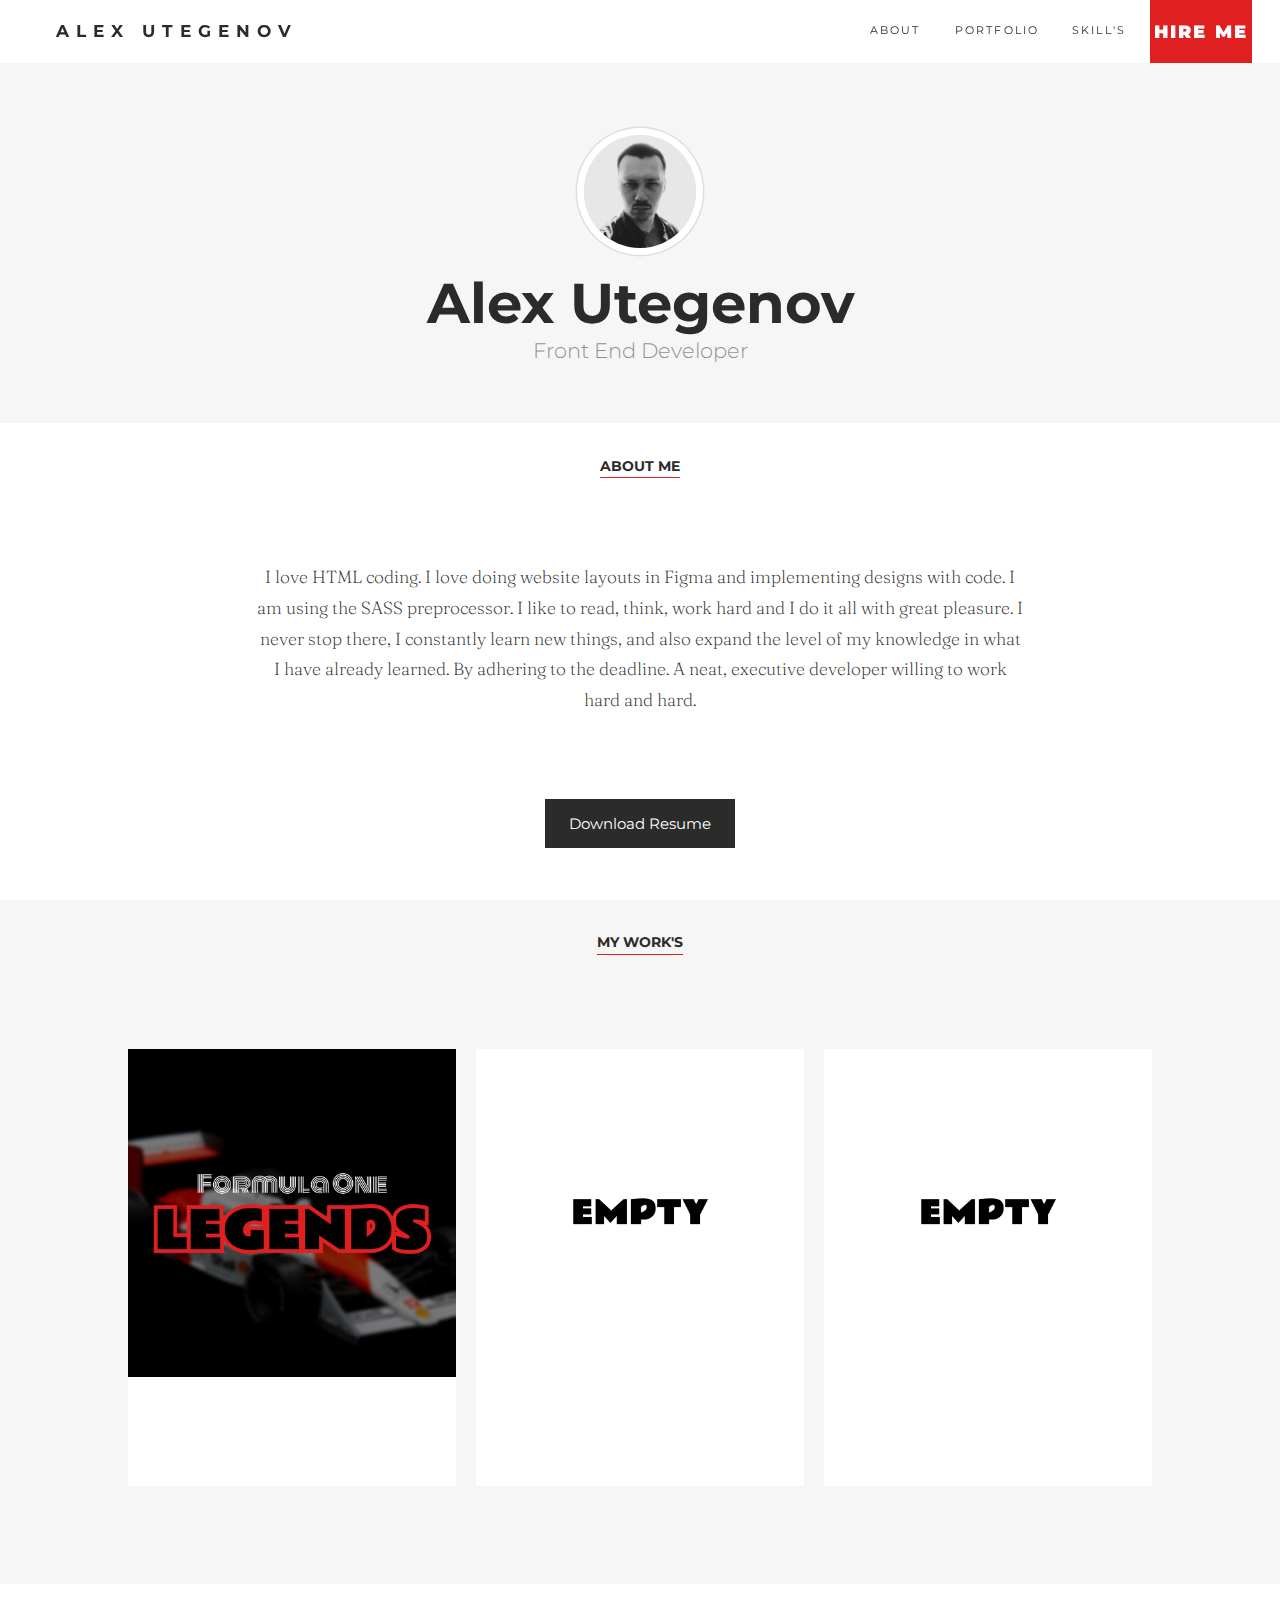
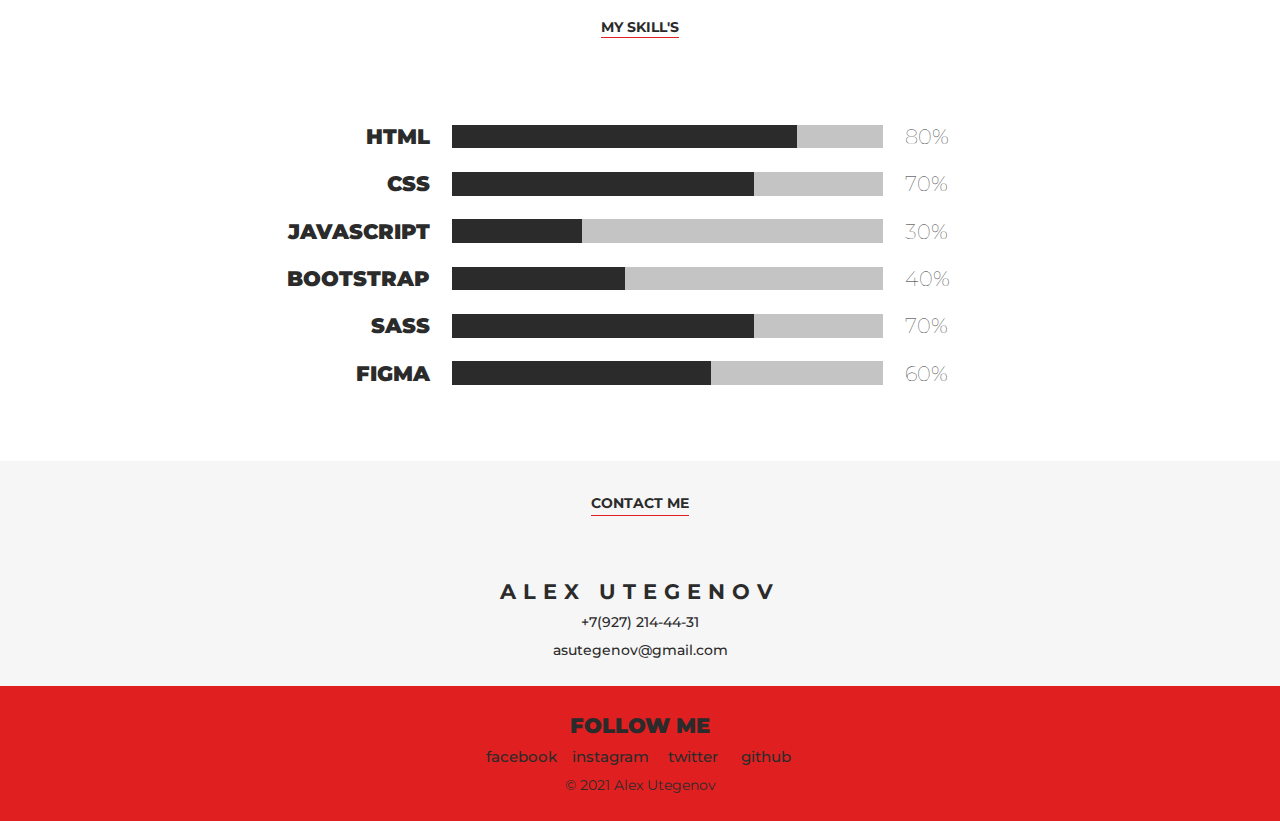
==== commit a4449469: "v0.4.1.3" ====
--- a/index.html
+++ b/index.html
@@ -47,8 +47,8 @@
 			<header><h1>MY WORK'S</h1></header>
 			<div class="works-row">
 				<a href="/works/FormulaOneFanPage/index.html" target="_blank"><img src="/images/Frame 10.png" alt=""></a>
-				<a href="/works/AnimalsAndAnchor/index.html"></a>
-				<a href="/"></a>
+				<a href="/"><img src="/images/empty.png" alt=""></a>
+				<a href="/"><img src="/images/empty.png" alt=""></a>
 			</div>
 		</section>
 		<section class="skills" id="skills">
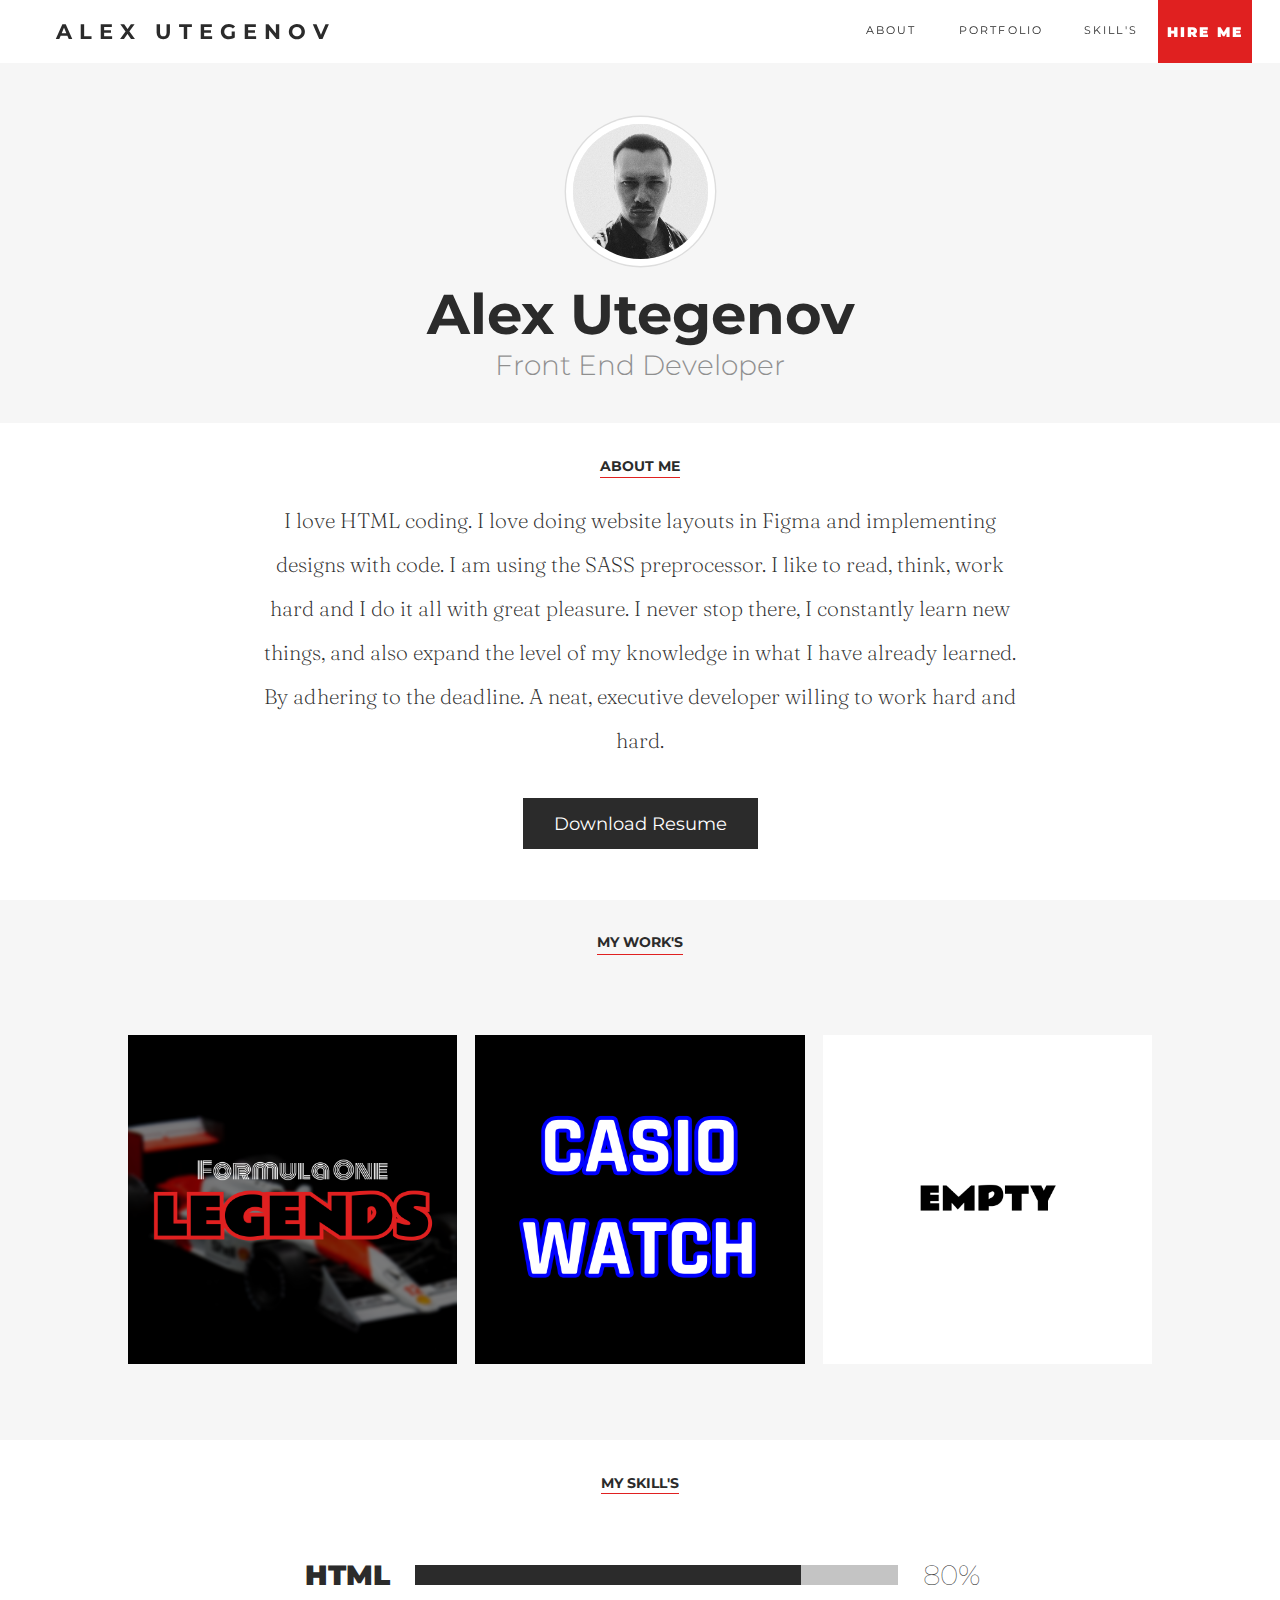
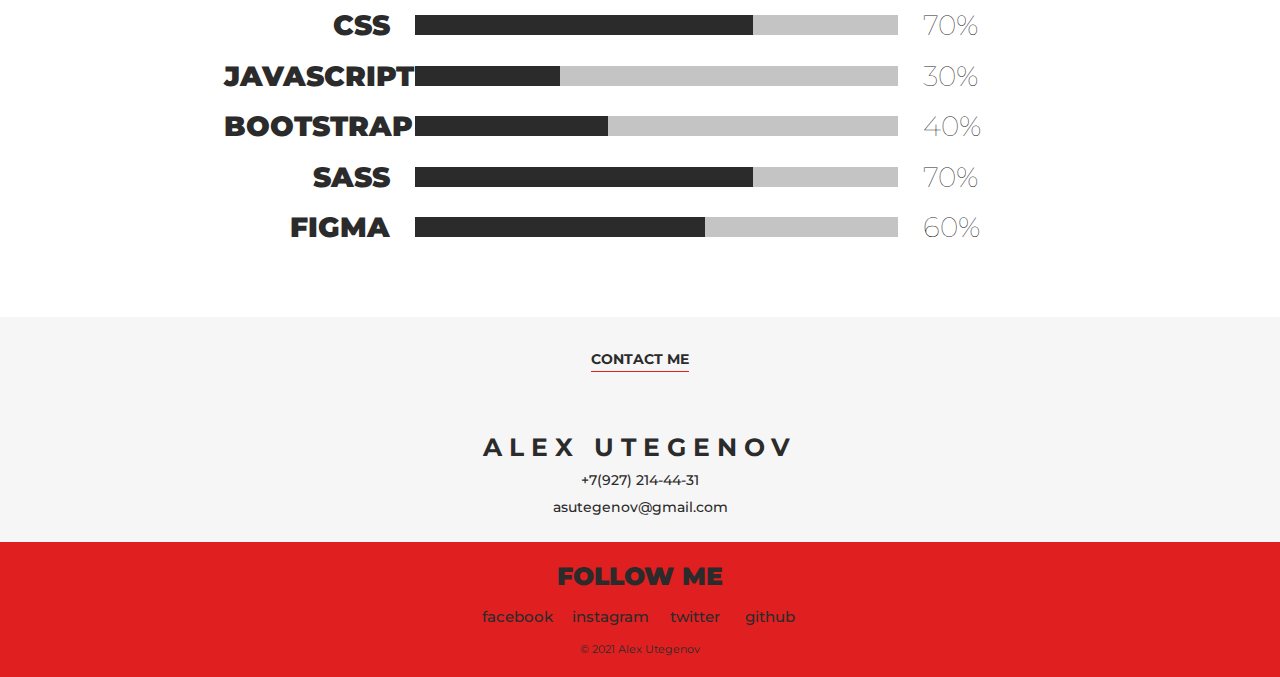
==== commit 9a1eb0bb: "v0.4.2" ====
--- a/index.html
+++ b/index.html
@@ -46,8 +46,8 @@
 		<section class="works" id="works">
 			<header><h1>MY WORK'S</h1></header>
 			<div class="works-row">
-				<a href="/works/FormulaOneFanPage/index.html" target="_blank"><img src="/images/Frame 10.png" alt=""></a>
-				<a href="/"><img src="/images/empty.png" alt=""></a>
+				<a href="/works/FormulaOneFanPage/index.html" target="_blank"><img src="/images/Frame 10.png" alt="Formula One Fan Page"></a>
+				<a href="/works/CasioWatch/index.html" target="_blank"><img src="/images/Casio Watch.png" alt="Casio Watch"></a>
 				<a href="/"><img src="/images/empty.png" alt=""></a>
 			</div>
 		</section>
--- a/css/styles.css
+++ b/css/styles.css
@@ -250,7 +250,7 @@
   color: #2B2B2B;
 }
 html body main .about .about-btn a:active {
-  background: #e02020;
+  background: #ffffff;
 }
 html body main .works {
   background: #F6F6F6;
@@ -1104,10 +1104,10 @@
   }
   html body main .works {
     background: #F6F6F6;
-    height: 76vh;
-    display: grid;
-    grid-template-columns: 1fr;
-    grid-template-rows: 10vh 66vh;
+    height: 50vh;
+    display: grid;
+    grid-template-columns: 1fr;
+    grid-template-rows: 10vh 40vh;
   }
   html body main .works header {
     display: grid;
@@ -1122,6 +1122,35 @@
     border-bottom: 0.1rem solid #e02020;
     padding: 0 0 5% 0;
   }
+  html body main .works .works-row {
+    height: 85%;
+    width: 95%;
+    gap: 2vh;
+    display: grid;
+    grid-template-rows: 1fr;
+    grid-template-columns: 1fr 1fr 1fr;
+    justify-items: center;
+    align-self: start;
+    margin: 1vh 0 0 0;
+  }
+  html body main .works .works-row a {
+    background: #ffffff;
+    transition: all 1s;
+    height: 100%;
+    width: 100%;
+  }
+  html body main .works .works-row a img {
+    width: 100%;
+    height: 100%;
+  }
+  html body main .works .works-row a:hover {
+    box-shadow: 0rem 1rem 2rem -1rem rgba(43, 43, 43, 0.25);
+    transition: all 1s;
+    transform: scale(1.05);
+  }
+  html body main .works .works-row a:active {
+    opacity: 0.75;
+  }
   html body main .skills {
     background: #ffffff;
     height: 53vh;
@@ -1486,10 +1515,10 @@
   }
   html body main .works {
     background: #F6F6F6;
-    height: 76vh;
-    display: grid;
-    grid-template-columns: 1fr;
-    grid-template-rows: 10vh 66vh;
+    height: 65vh;
+    display: grid;
+    grid-template-columns: 1fr;
+    grid-template-rows: 10vh 55vh;
   }
   html body main .works header {
     display: grid;
@@ -1504,6 +1533,35 @@
     border-bottom: 0.1rem solid #e02020;
     padding: 0 0 5% 0;
   }
+  html body main .works .works-row {
+    height: 85%;
+    width: 90%;
+    gap: 2vh;
+    display: grid;
+    grid-template-rows: 1fr;
+    grid-template-columns: 1fr 1fr 1fr;
+    justify-items: center;
+    align-self: start;
+    margin: 1vh 0 0 0;
+  }
+  html body main .works .works-row a {
+    background: #ffffff;
+    transition: all 1s;
+    height: 100%;
+    width: 100%;
+  }
+  html body main .works .works-row a img {
+    width: 100%;
+    height: 100%;
+  }
+  html body main .works .works-row a:hover {
+    box-shadow: 0rem 1rem 2rem -1rem rgba(43, 43, 43, 0.25);
+    transition: all 1s;
+    transform: scale(1.05);
+  }
+  html body main .works .works-row a:active {
+    opacity: 0.75;
+  }
   html body main .skills {
     background: #ffffff;
     height: 53vh;
@@ -1869,10 +1927,10 @@
   }
   html body main .works {
     background: #F6F6F6;
-    height: 76vh;
-    display: grid;
-    grid-template-columns: 1fr;
-    grid-template-rows: 10vh 66vh;
+    height: 70vh;
+    display: grid;
+    grid-template-columns: 1fr;
+    grid-template-rows: 10vh 60vh;
   }
   html body main .works header {
     display: grid;
@@ -1888,7 +1946,445 @@
     padding: 0 0 5% 0;
   }
   html body main .works .works-row {
-    height: 75%;
+    height: 76%;
+    width: 80%;
+    gap: 2vh;
+    display: grid;
+    grid-template-rows: 1fr;
+    grid-template-columns: 1fr 1fr 1fr;
+    justify-items: center;
+    align-self: start;
+    margin: 5vh 0 0 0;
+  }
+  html body main .works .works-row a {
+    background: #ffffff;
+    transition: all 1s;
+    height: 100%;
+    width: 100%;
+  }
+  html body main .works .works-row a img {
+    width: 100%;
+    height: 100%;
+  }
+  html body main .works .works-row a:hover {
+    box-shadow: 0rem 1rem 2rem -1rem rgba(43, 43, 43, 0.25);
+    transition: all 1s;
+    transform: scale(1.05);
+  }
+  html body main .works .works-row a:active {
+    opacity: 0.75;
+  }
+  html body main .skills {
+    background: #ffffff;
+    height: 53vh;
+    display: grid;
+    grid-template-columns: 1fr;
+    grid-template-rows: 10vh 43vh;
+  }
+  html body main .skills header {
+    display: grid;
+    justify-content: center;
+    align-content: center;
+    justify-self: center;
+    font-size: 1rem;
+    font-weight: 700;
+    color: #2B2B2B;
+  }
+  html body main .skills header h1 {
+    border-bottom: 0.1rem solid #e02020;
+    padding: 0 0 5% 0;
+  }
+  html body main .skills .skills-table {
+    height: 90%;
+    width: 65%;
+    padding: 0 0 5vh 0;
+    display: grid;
+    grid-template-columns: 1fr;
+    grid-template-rows: repeat(6, 1fr);
+    justify-self: center;
+    align-self: center;
+  }
+  html body main .skills .skills-table .skills-table_unit:nth-child(1) {
+    display: grid;
+    grid-template-columns: 20% 58% 20%;
+    grid-template-rows: 1fr;
+    gap: 3%;
+    color: #2B2B2B;
+  }
+  html body main .skills .skills-table .skills-table_unit:nth-child(1) .unit-header {
+    display: grid;
+    justify-items: end;
+    align-items: center;
+    font-size: 2rem;
+    font-weight: 900;
+  }
+  html body main .skills .skills-table .skills-table_unit:nth-child(1) .unit-outside {
+    display: grid;
+    align-self: center;
+    width: 100%;
+    height: 40%;
+    background: #c4c4c4;
+    display: grid;
+    transition: all 0.5s;
+  }
+  html body main .skills .skills-table .skills-table_unit:nth-child(1) .unit-outside .unit-inside {
+    display: grid;
+    justify-items: start;
+    align-items: center;
+    width: 80%;
+    height: 100%;
+    background: #2B2B2B;
+    transition: all 0.25s;
+  }
+  html body main .skills .skills-table .skills-table_unit:nth-child(1) .unit-percent {
+    display: grid;
+    justify-items: start;
+    align-items: center;
+    font-size: 2rem;
+    font-weight: 100;
+    color: #2B2B2B;
+  }
+  html body main .skills .skills-table .skills-table_unit:nth-child(2) {
+    display: grid;
+    grid-template-columns: 20% 58% 20%;
+    grid-template-rows: 1fr;
+    gap: 3%;
+    color: #2B2B2B;
+  }
+  html body main .skills .skills-table .skills-table_unit:nth-child(2) .unit-header {
+    display: grid;
+    justify-items: end;
+    align-items: center;
+    font-size: 2rem;
+    font-weight: 900;
+  }
+  html body main .skills .skills-table .skills-table_unit:nth-child(2) .unit-outside {
+    display: grid;
+    align-self: center;
+    width: 100%;
+    height: 40%;
+    background: #c4c4c4;
+    display: grid;
+    transition: all 0.5s;
+  }
+  html body main .skills .skills-table .skills-table_unit:nth-child(2) .unit-outside .unit-inside {
+    display: grid;
+    justify-items: start;
+    align-items: center;
+    width: 70%;
+    height: 100%;
+    background: #2B2B2B;
+    transition: all 0.25s;
+  }
+  html body main .skills .skills-table .skills-table_unit:nth-child(2) .unit-percent {
+    display: grid;
+    justify-items: start;
+    align-items: center;
+    font-size: 2rem;
+    font-weight: 100;
+    color: #2B2B2B;
+  }
+  html body main .skills .skills-table .skills-table_unit:nth-child(3) {
+    display: grid;
+    grid-template-columns: 20% 58% 20%;
+    grid-template-rows: 1fr;
+    gap: 3%;
+    color: #2B2B2B;
+  }
+  html body main .skills .skills-table .skills-table_unit:nth-child(3) .unit-header {
+    display: grid;
+    justify-items: end;
+    align-items: center;
+    font-size: 2rem;
+    font-weight: 900;
+  }
+  html body main .skills .skills-table .skills-table_unit:nth-child(3) .unit-outside {
+    display: grid;
+    align-self: center;
+    width: 100%;
+    height: 40%;
+    background: #c4c4c4;
+    display: grid;
+    transition: all 0.5s;
+  }
+  html body main .skills .skills-table .skills-table_unit:nth-child(3) .unit-outside .unit-inside {
+    display: grid;
+    justify-items: start;
+    align-items: center;
+    width: 30%;
+    height: 100%;
+    background: #2B2B2B;
+    transition: all 0.25s;
+  }
+  html body main .skills .skills-table .skills-table_unit:nth-child(3) .unit-percent {
+    display: grid;
+    justify-items: start;
+    align-items: center;
+    font-size: 2rem;
+    font-weight: 100;
+    color: #2B2B2B;
+  }
+  html body main .skills .skills-table .skills-table_unit:nth-child(4) {
+    display: grid;
+    grid-template-columns: 20% 58% 20%;
+    grid-template-rows: 1fr;
+    gap: 3%;
+    color: #2B2B2B;
+  }
+  html body main .skills .skills-table .skills-table_unit:nth-child(4) .unit-header {
+    display: grid;
+    justify-items: end;
+    align-items: center;
+    font-size: 2rem;
+    font-weight: 900;
+  }
+  html body main .skills .skills-table .skills-table_unit:nth-child(4) .unit-outside {
+    display: grid;
+    align-self: center;
+    width: 100%;
+    height: 40%;
+    background: #c4c4c4;
+    display: grid;
+    transition: all 0.5s;
+  }
+  html body main .skills .skills-table .skills-table_unit:nth-child(4) .unit-outside .unit-inside {
+    display: grid;
+    justify-items: start;
+    align-items: center;
+    width: 40%;
+    height: 100%;
+    background: #2B2B2B;
+    transition: all 0.25s;
+  }
+  html body main .skills .skills-table .skills-table_unit:nth-child(4) .unit-percent {
+    display: grid;
+    justify-items: start;
+    align-items: center;
+    font-size: 2rem;
+    font-weight: 100;
+    color: #2B2B2B;
+  }
+  html body main .skills .skills-table .skills-table_unit:nth-child(5) {
+    display: grid;
+    grid-template-columns: 20% 58% 20%;
+    grid-template-rows: 1fr;
+    gap: 3%;
+    color: #2B2B2B;
+  }
+  html body main .skills .skills-table .skills-table_unit:nth-child(5) .unit-header {
+    display: grid;
+    justify-items: end;
+    align-items: center;
+    font-size: 2rem;
+    font-weight: 900;
+  }
+  html body main .skills .skills-table .skills-table_unit:nth-child(5) .unit-outside {
+    display: grid;
+    align-self: center;
+    width: 100%;
+    height: 40%;
+    background: #c4c4c4;
+    display: grid;
+    transition: all 0.5s;
+  }
+  html body main .skills .skills-table .skills-table_unit:nth-child(5) .unit-outside .unit-inside {
+    display: grid;
+    justify-items: start;
+    align-items: center;
+    width: 70%;
+    height: 100%;
+    background: #2B2B2B;
+    transition: all 0.25s;
+  }
+  html body main .skills .skills-table .skills-table_unit:nth-child(5) .unit-percent {
+    display: grid;
+    justify-items: start;
+    align-items: center;
+    font-size: 2rem;
+    font-weight: 100;
+    color: #2B2B2B;
+  }
+  html body main .skills .skills-table .skills-table_unit:nth-child(6) {
+    display: grid;
+    grid-template-columns: 20% 58% 20%;
+    grid-template-rows: 1fr;
+    gap: 3%;
+    color: #2B2B2B;
+  }
+  html body main .skills .skills-table .skills-table_unit:nth-child(6) .unit-header {
+    display: grid;
+    justify-items: end;
+    align-items: center;
+    font-size: 2rem;
+    font-weight: 900;
+  }
+  html body main .skills .skills-table .skills-table_unit:nth-child(6) .unit-outside {
+    display: grid;
+    align-self: center;
+    width: 100%;
+    height: 40%;
+    background: #c4c4c4;
+    display: grid;
+    transition: all 0.5s;
+  }
+  html body main .skills .skills-table .skills-table_unit:nth-child(6) .unit-outside .unit-inside {
+    display: grid;
+    justify-items: start;
+    align-items: center;
+    width: 60%;
+    height: 100%;
+    background: #2B2B2B;
+    transition: all 0.25s;
+  }
+  html body main .skills .skills-table .skills-table_unit:nth-child(6) .unit-percent {
+    display: grid;
+    justify-items: start;
+    align-items: center;
+    font-size: 2rem;
+    font-weight: 100;
+    color: #2B2B2B;
+  }
+  html body footer {
+    background: #F6F6F6;
+    height: 40vh;
+    display: grid;
+    grid-template-columns: 1fr;
+    grid-template-rows: 10vh 30vh;
+  }
+  html body footer header {
+    display: grid;
+    justify-content: center;
+    align-content: center;
+    justify-self: center;
+    font-size: 1rem;
+    font-weight: 700;
+    color: #2B2B2B;
+  }
+  html body footer header h1 {
+    border-bottom: 0.1rem solid #e02020;
+    padding: 0 0 5% 0;
+  }
+  html body footer .footer-main .footer-main_contact h1 {
+    font-size: 1.75rem;
+  }
+  html body footer .footer-main .footer-main_contact a {
+    font-size: 1rem;
+  }
+  html body footer .footer-main_followme > h1 {
+    font-size: 1.75rem !important;
+  }
+  html body footer .footer-main_followme .footer-main_followme__sn a {
+    padding: 0.5rem 0.1rem;
+    font-size: 1.1rem !important;
+  }
+  html body footer .footer-main_followme p {
+    font-size: 0.75rem;
+  }
+}
+@media screen and (min-width: 1200px) and (max-width: 1365px) {
+  html body > header .menu-name a {
+    font-size: 1.5rem;
+    padding: 0 1.15rem 0 2rem;
+  }
+  html body > header .menu-bar .nav-menu a {
+    font-size: 0.75rem;
+  }
+  html body > header .menu-bar .nav-menu a:nth-child(2) {
+    padding: 0 1.5rem;
+  }
+  html body > header .menu-bar .nav-menu a:nth-last-child(1) h1 {
+    font-size: 1rem;
+  }
+  html body main .home .home-content img {
+    width: 15vh;
+    height: 15vh;
+  }
+  html body main .home .home-content .home-name h1 {
+    font-size: 4rem;
+  }
+  html body main .home .home-content .home-name p {
+    font-size: 2rem;
+  }
+  html body main .about {
+    background: #ffffff;
+    height: 53vh;
+    display: grid;
+    grid-template-columns: 1fr;
+    grid-template-rows: 10vh 28vh 13vh;
+  }
+  html body main .about header {
+    display: grid;
+    justify-content: center;
+    align-content: center;
+    justify-self: center;
+    font-size: 1rem;
+    font-weight: 700;
+    color: #2B2B2B;
+  }
+  html body main .about header h1 {
+    border-bottom: 0.1rem solid #e02020;
+    padding: 0 0 5% 0;
+  }
+  html body main .about .about-text {
+    width: 60%;
+  }
+  html body main .about .about-text p {
+    font-size: 1.5rem;
+    line-height: 2.1;
+    padding: 0 0 2vh 0;
+  }
+  html body main .about .about-btn a {
+    font-size: 1.25rem;
+    padding: 1rem 2rem;
+  }
+  html body main .works {
+    background: #F6F6F6;
+    height: 60vh;
+    display: grid;
+    grid-template-columns: 1fr;
+    grid-template-rows: 10vh 50vh;
+  }
+  html body main .works header {
+    display: grid;
+    justify-content: center;
+    align-content: center;
+    justify-self: center;
+    font-size: 1rem;
+    font-weight: 700;
+    color: #2B2B2B;
+  }
+  html body main .works header h1 {
+    border-bottom: 0.1rem solid #e02020;
+    padding: 0 0 5% 0;
+  }
+  html body main .works .works-row {
+    height: 76%;
+    width: 80%;
+    gap: 2vh;
+    display: grid;
+    grid-template-rows: 1fr;
+    grid-template-columns: 1fr 1fr 1fr;
+    justify-items: center;
+    align-self: start;
+    margin: 5vh 0 0 0;
+  }
+  html body main .works .works-row a {
+    background: #ffffff;
+    transition: all 1s;
+    height: 100%;
+    width: 100%;
+  }
+  html body main .works .works-row a img {
+    width: 100%;
+    height: 100%;
+  }
+  html body main .works .works-row a:hover {
+    box-shadow: 0rem 1rem 2rem -1rem rgba(43, 43, 43, 0.25);
+    transition: all 1s;
+    transform: scale(1.05);
+  }
+  html body main .works .works-row a:active {
+    opacity: 0.75;
   }
   html body main .skills {
     background: #ffffff;
@@ -2316,10 +2812,10 @@
   }
   html body main .works {
     background: #F6F6F6;
-    height: 150vh;
-    display: grid;
-    grid-template-columns: 1fr;
-    grid-template-rows: 10vh 140vh;
+    height: 60vh;
+    display: grid;
+    grid-template-columns: 1fr;
+    grid-template-rows: 10vh 50vh;
   }
   html body main .works header {
     display: grid;
@@ -2335,35 +2831,40 @@
     padding: 0 0 5% 0;
   }
   html body main .works .works-row {
-    height: 100%;
-    width: 100%;
-    display: grid;
-    grid-template-rows: 1fr 1fr 1fr;
-    grid-template-columns: 1fr;
-    gap: 0;
-    padding: 0 0 5vh 0;
+    height: 85%;
+    width: 95%;
+    gap: 2vh;
+    display: grid;
+    grid-template-rows: 1fr;
+    grid-template-columns: 1fr 1fr 1fr;
+    justify-items: center;
+    align-self: start;
+    margin: 1vh 0 0 0;
   }
   html body main .works .works-row a {
-    height: 40vh;
-    width: 70%;
-    display: grid;
-    justify-self: center;
-    transition: none;
+    background: #ffffff;
+    transition: all 1s;
+    height: 100%;
+    width: 100%;
+  }
+  html body main .works .works-row a img {
+    width: 100%;
+    height: 100%;
+  }
+  html body main .works .works-row a:hover {
     box-shadow: 0rem 1rem 2rem -1rem rgba(43, 43, 43, 0.25);
-  }
-  html body main .works .works-row a:hover {
-    box-shadow: none;
-    transform: none;
+    transition: all 1s;
+    transform: scale(1.05);
   }
   html body main .works .works-row a:active {
-    opacity: 1;
+    opacity: 0.75;
   }
   html body main .skills {
     background: #ffffff;
-    height: 50vh;
-    display: grid;
-    grid-template-columns: 1fr;
-    grid-template-rows: 10vh 40vh;
+    height: 51vh;
+    display: grid;
+    grid-template-columns: 1fr;
+    grid-template-rows: 10vh 41vh;
   }
   html body main .skills header {
     display: grid;
@@ -2641,10 +3142,10 @@
   }
   html body main .works {
     background: #F6F6F6;
-    height: 150vh;
-    display: grid;
-    grid-template-columns: 1fr;
-    grid-template-rows: 10vh 140vh;
+    height: 42vh;
+    display: grid;
+    grid-template-columns: 1fr;
+    grid-template-rows: 10vh 32vh;
   }
   html body main .works header {
     display: grid;
@@ -2660,35 +3161,39 @@
     padding: 0 0 5% 0;
   }
   html body main .works .works-row {
-    height: 100%;
-    width: 100%;
-    display: grid;
-    grid-template-rows: 1fr 1fr 1fr;
-    grid-template-columns: 1fr;
-    gap: 0;
-    padding: 0 0 5vh 0;
+    height: 89.25%;
+    width: 95%;
+    display: grid;
+    grid-template-columns: 1fr 1fr 1fr;
+    grid-template-rows: 1fr;
+    gap: 2vh;
+    justify-items: center;
+    align-self: start;
   }
   html body main .works .works-row a {
-    height: 40vh;
-    width: 70%;
-    display: grid;
-    justify-self: center;
-    transition: none;
+    background: #ffffff;
+    transition: all 1s;
+    height: 100%;
+    width: 100%;
+  }
+  html body main .works .works-row a img {
+    width: 100%;
+    height: 100%;
+  }
+  html body main .works .works-row a:hover {
     box-shadow: 0rem 1rem 2rem -1rem rgba(43, 43, 43, 0.25);
-  }
-  html body main .works .works-row a:hover {
-    box-shadow: none;
-    transform: none;
+    transition: all 1s;
+    transform: scale(1.05);
   }
   html body main .works .works-row a:active {
-    opacity: 1;
+    opacity: 0.75;
   }
   html body main .skills {
     background: #ffffff;
-    height: 50vh;
-    display: grid;
-    grid-template-columns: 1fr;
-    grid-template-rows: 10vh 40vh;
+    height: 51vh;
+    display: grid;
+    grid-template-columns: 1fr;
+    grid-template-rows: 10vh 41vh;
   }
   html body main .skills header {
     display: grid;
@@ -3322,7 +3827,7 @@
     padding: 0 0 5% 0;
   }
   html body main .works .works-row {
-    height: 95%;
+    height: 90%;
     width: 90%;
     display: grid;
     grid-template-rows: 1fr;
@@ -3331,9 +3836,13 @@
     gap: 3%;
   }
   html body main .works .works-row a {
-    height: 50vh;
+    height: 75%;
     transition: none;
     box-shadow: 0rem 1rem 2rem -1rem rgba(43, 43, 43, 0.25);
+  }
+  html body main .works .works-row a img {
+    width: 100%;
+    height: 100%;
   }
   html body main .works .works-row a:hover {
     box-shadow: none;
@@ -3632,10 +4141,10 @@
   }
   html body main .works {
     background: #F6F6F6;
-    height: 150vh;
-    display: grid;
-    grid-template-columns: 1fr;
-    grid-template-rows: 10vh 140vh;
+    height: 160vh;
+    display: grid;
+    grid-template-columns: 1fr;
+    grid-template-rows: 10vh 150vh;
   }
   html body main .works header {
     display: grid;
@@ -3651,24 +4160,32 @@
     padding: 0 0 5% 0;
   }
   html body main .works .works-row {
+    height: 98%;
+    width: 100%;
+    display: grid;
+    grid-template-rows: 1fr 1fr 1fr;
+    grid-template-columns: 1fr;
+    gap: 2.5vh;
+    justify-items: center;
+    align-self: center;
+  }
+  html body main .works .works-row a {
+    background: #ffffff;
+    transition: all 1s;
     height: 95%;
     width: 80%;
-    display: grid;
-    grid-template-rows: 1fr 1fr 1fr;
-    grid-template-columns: 1fr;
-    gap: 5%;
-    align-self: start;
-  }
-  html body main .works .works-row a {
-    transition: none;
+  }
+  html body main .works .works-row a img {
+    width: 100%;
+    height: 100%;
+  }
+  html body main .works .works-row a:hover {
     box-shadow: 0rem 1rem 2rem -1rem rgba(43, 43, 43, 0.25);
-  }
-  html body main .works .works-row a:hover {
-    box-shadow: none;
-    transform: none;
+    transition: all 1s;
+    transform: scale(1.05);
   }
   html body main .works .works-row a:active {
-    opacity: 1;
+    opacity: 0.75;
   }
   html body main .skills .skills-table {
     height: 80%;
@@ -3902,10 +4419,10 @@
   }
   html body main .works {
     background: #F6F6F6;
-    height: 150vh;
-    display: grid;
-    grid-template-columns: 1fr;
-    grid-template-rows: 10vh 140vh;
+    height: 160vh;
+    display: grid;
+    grid-template-columns: 1fr;
+    grid-template-rows: 10vh 150vh;
   }
   html body main .works header {
     display: grid;
@@ -3920,6 +4437,34 @@
     border-bottom: 0.1rem solid #e02020;
     padding: 0 0 5% 0;
   }
+  html body main .works .works-row {
+    height: 98%;
+    width: 100%;
+    display: grid;
+    grid-template-rows: 1fr 1fr 1fr;
+    grid-template-columns: 1fr;
+    gap: 2.5vh;
+    justify-items: center;
+    align-self: center;
+  }
+  html body main .works .works-row a {
+    background: #ffffff;
+    transition: all 1s;
+    height: 95%;
+    width: 80%;
+  }
+  html body main .works .works-row a img {
+    width: 100%;
+    height: 100%;
+  }
+  html body main .works .works-row a:hover {
+    box-shadow: 0rem 1rem 2rem -1rem rgba(43, 43, 43, 0.25);
+    transition: all 1s;
+    transform: scale(1.05);
+  }
+  html body main .works .works-row a:active {
+    opacity: 0.75;
+  }
   html body main .skills .skills-table {
     width: 88%;
     padding: 0 1% 10% 0;
